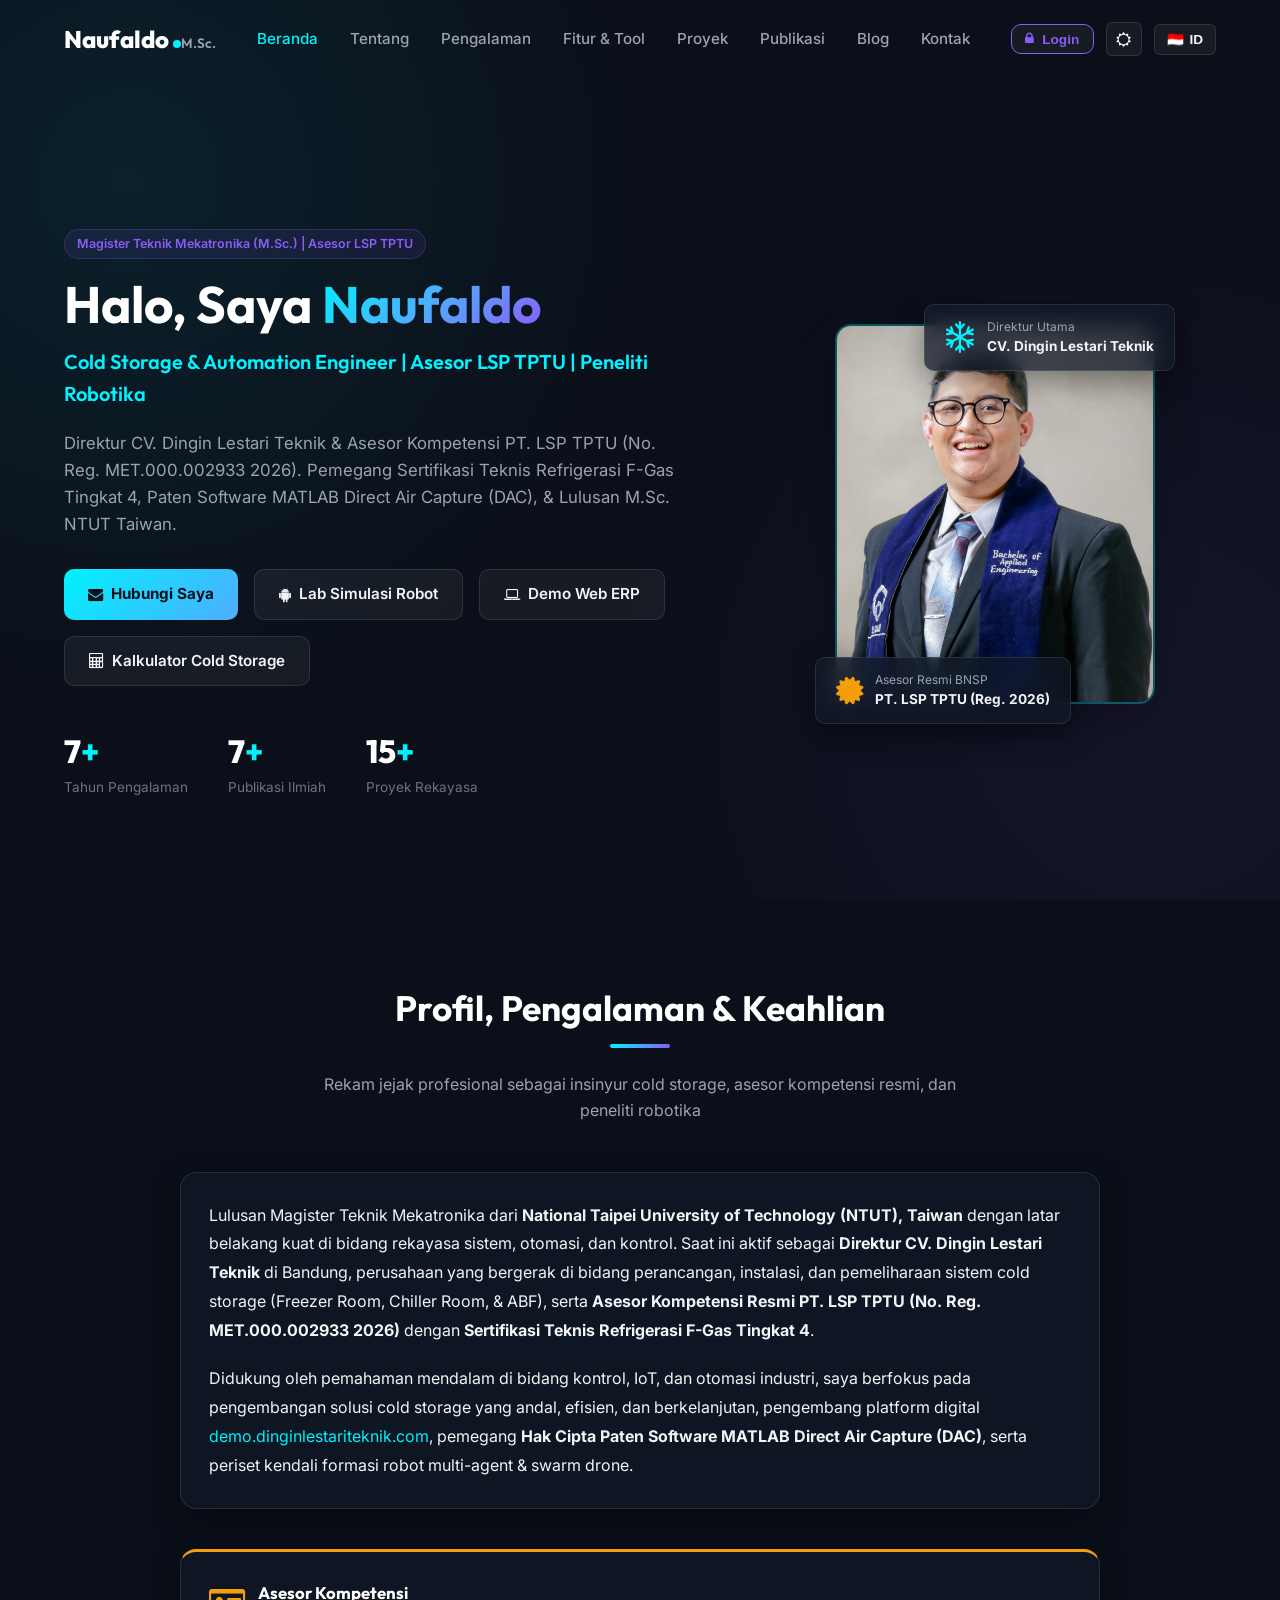
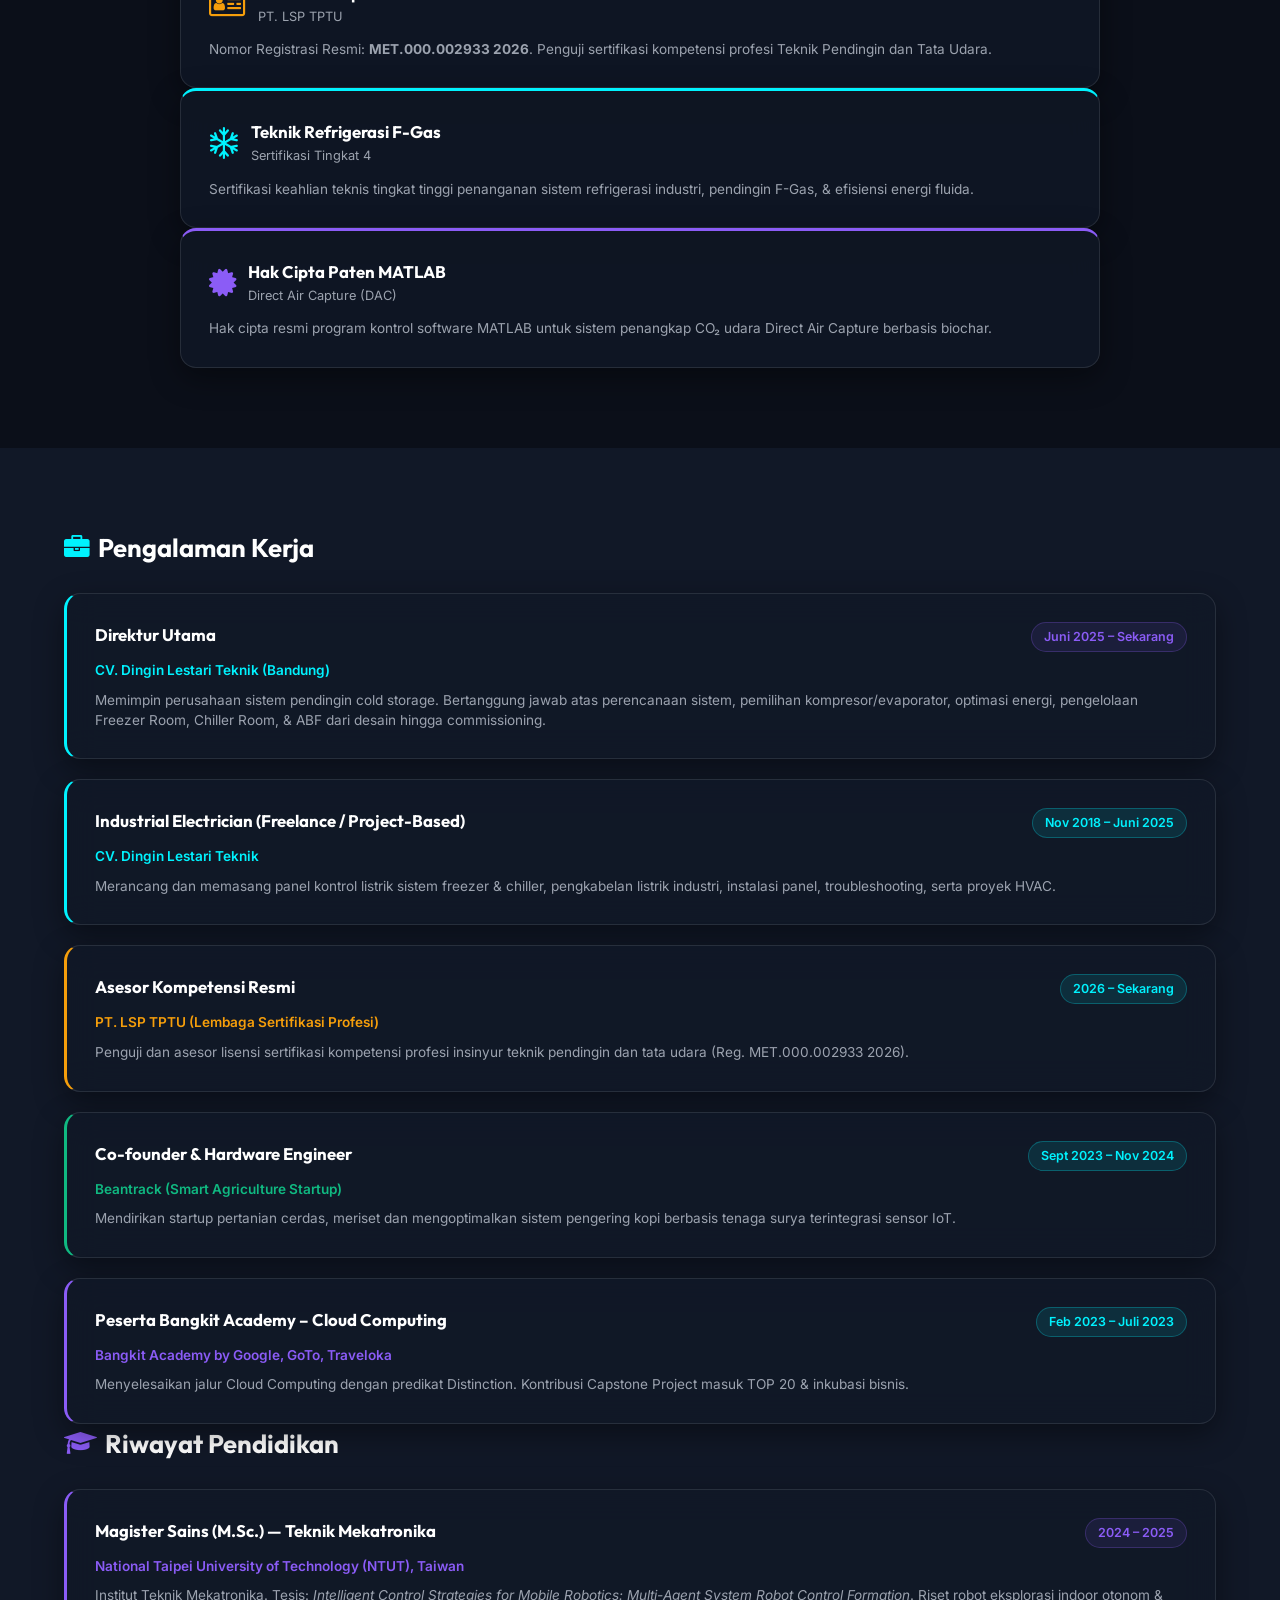
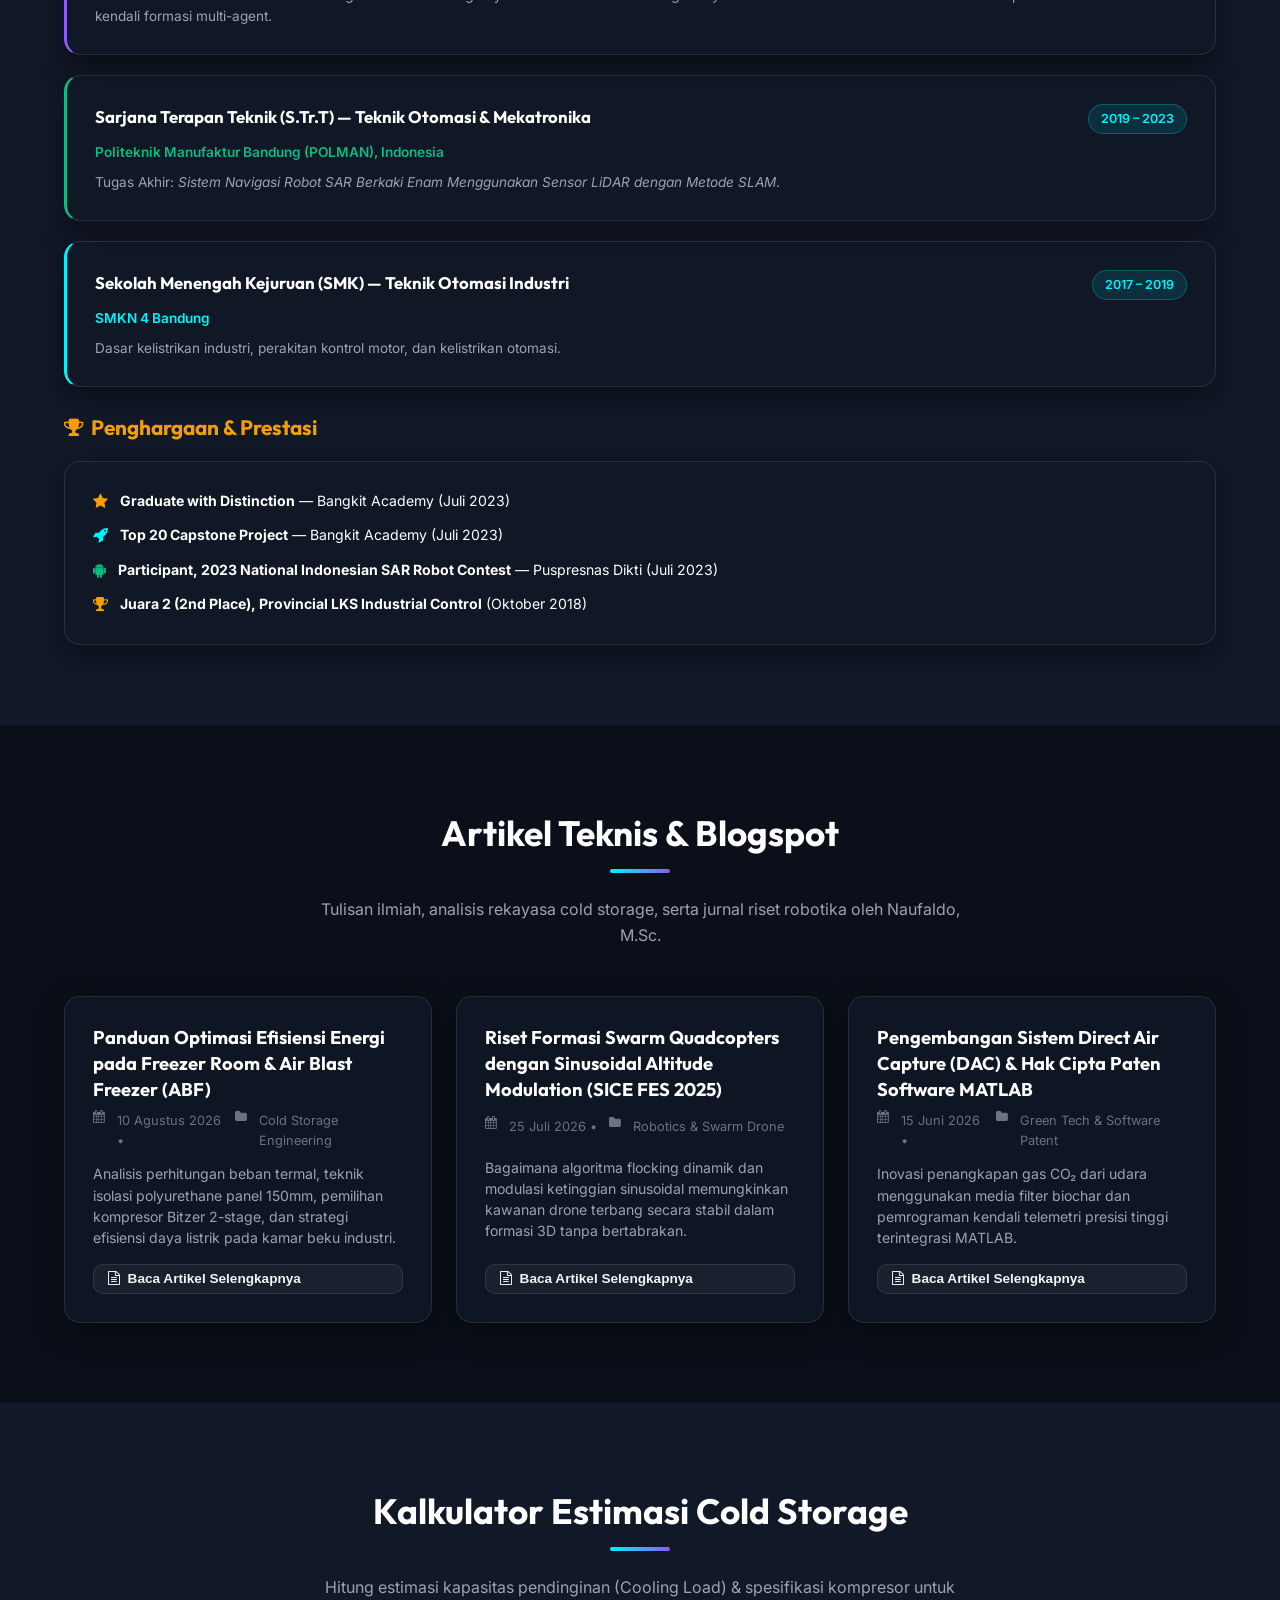
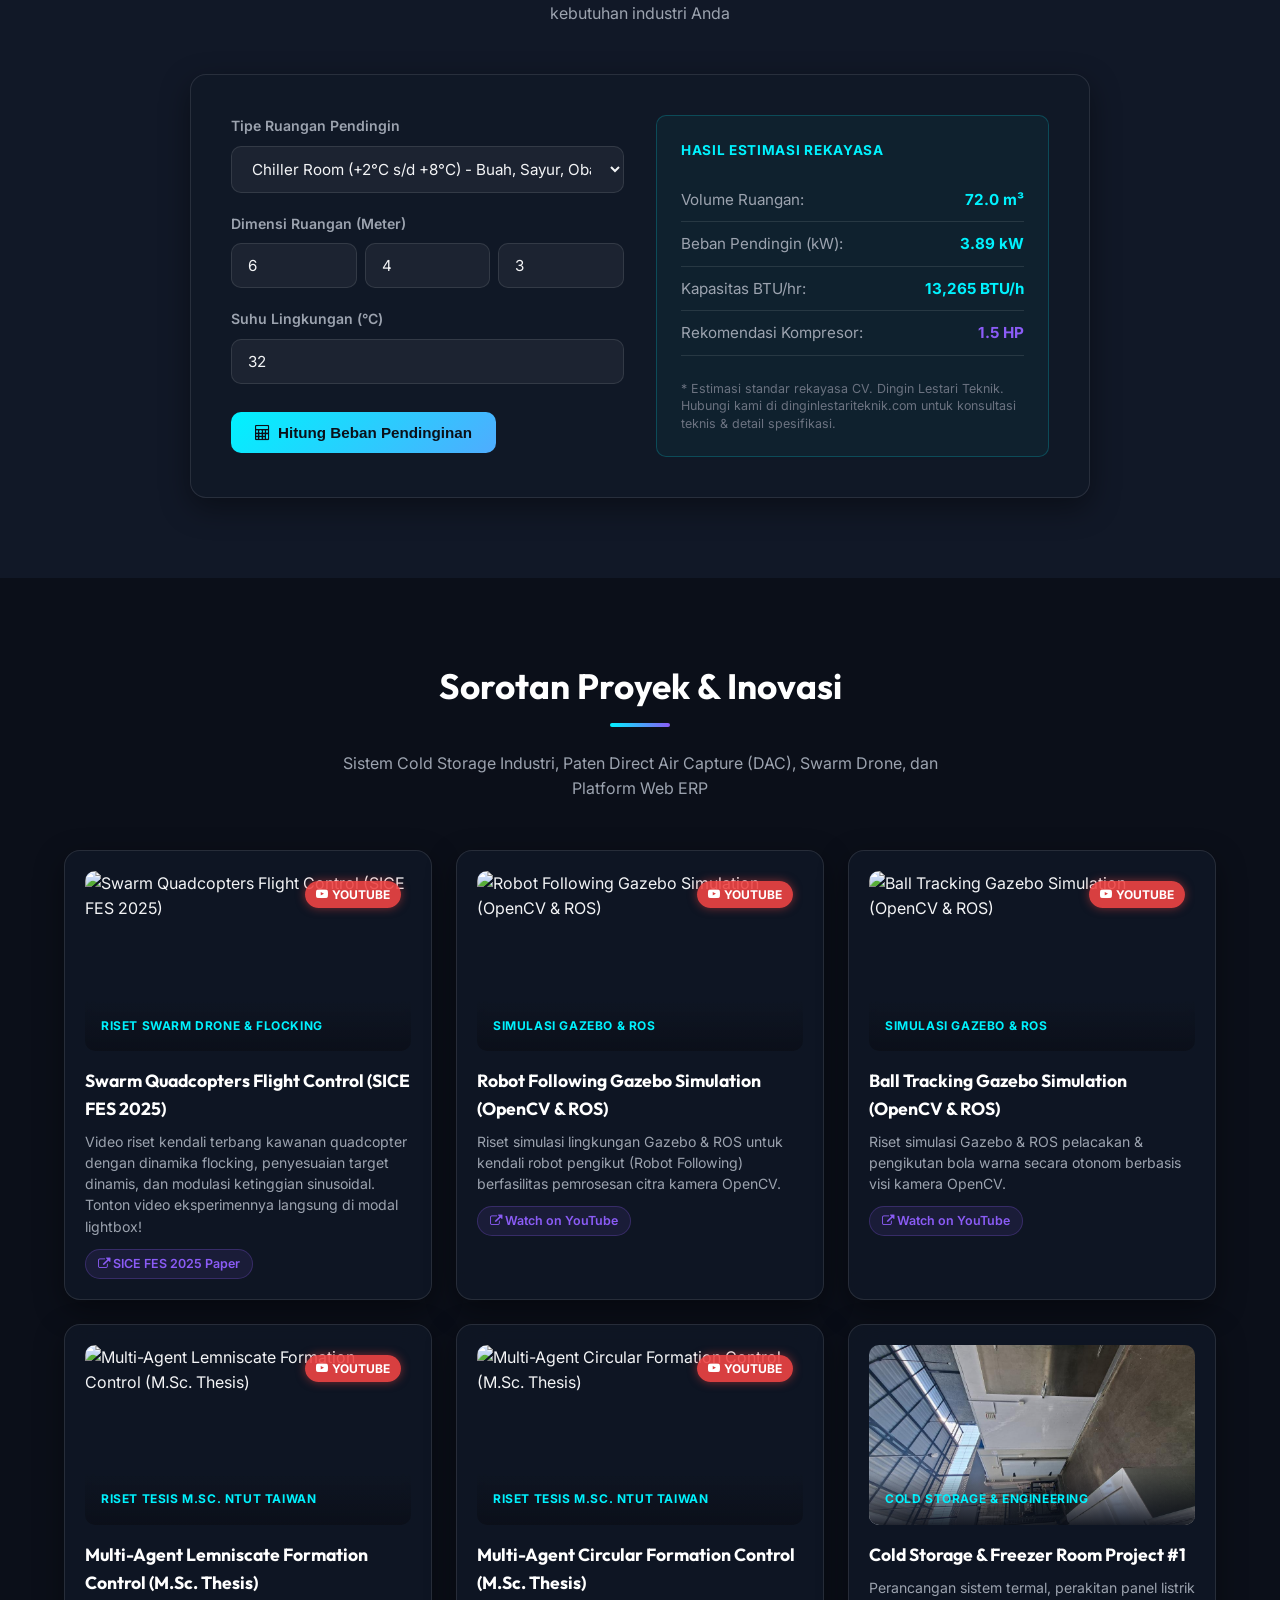
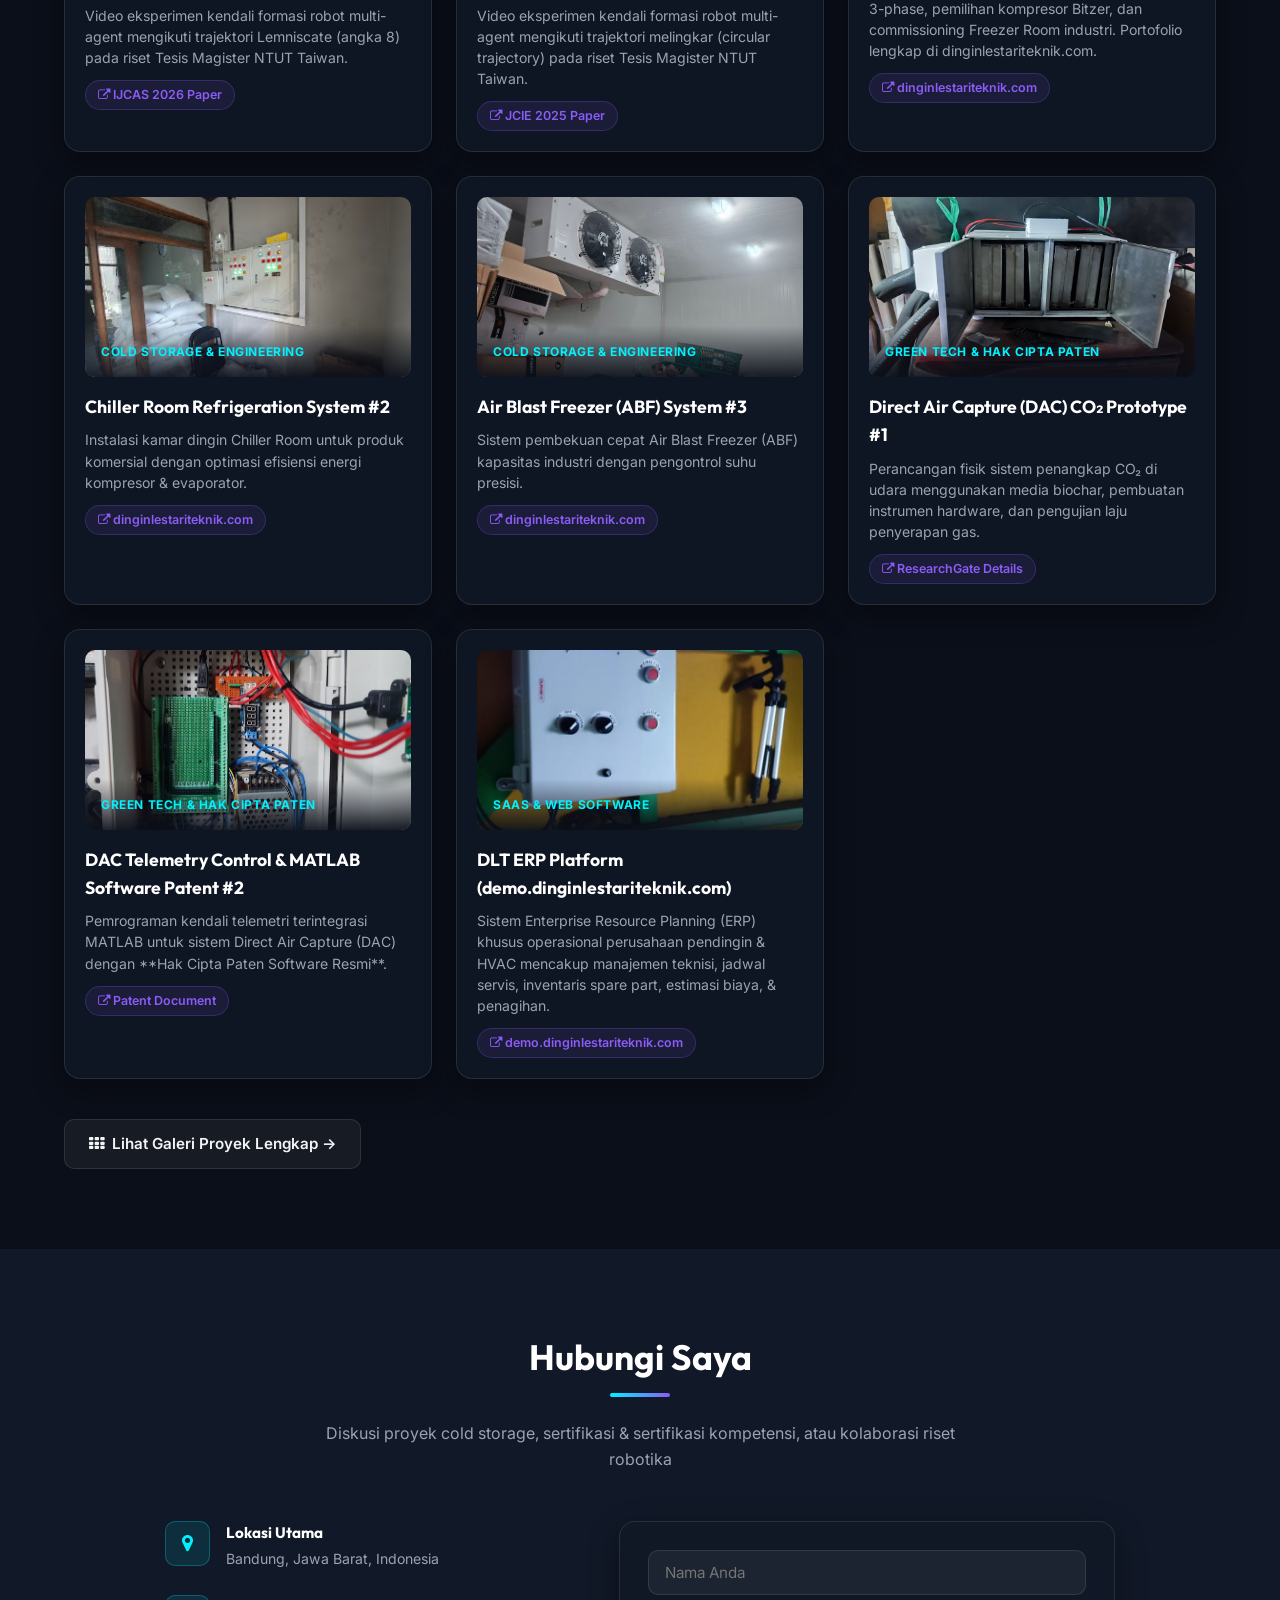
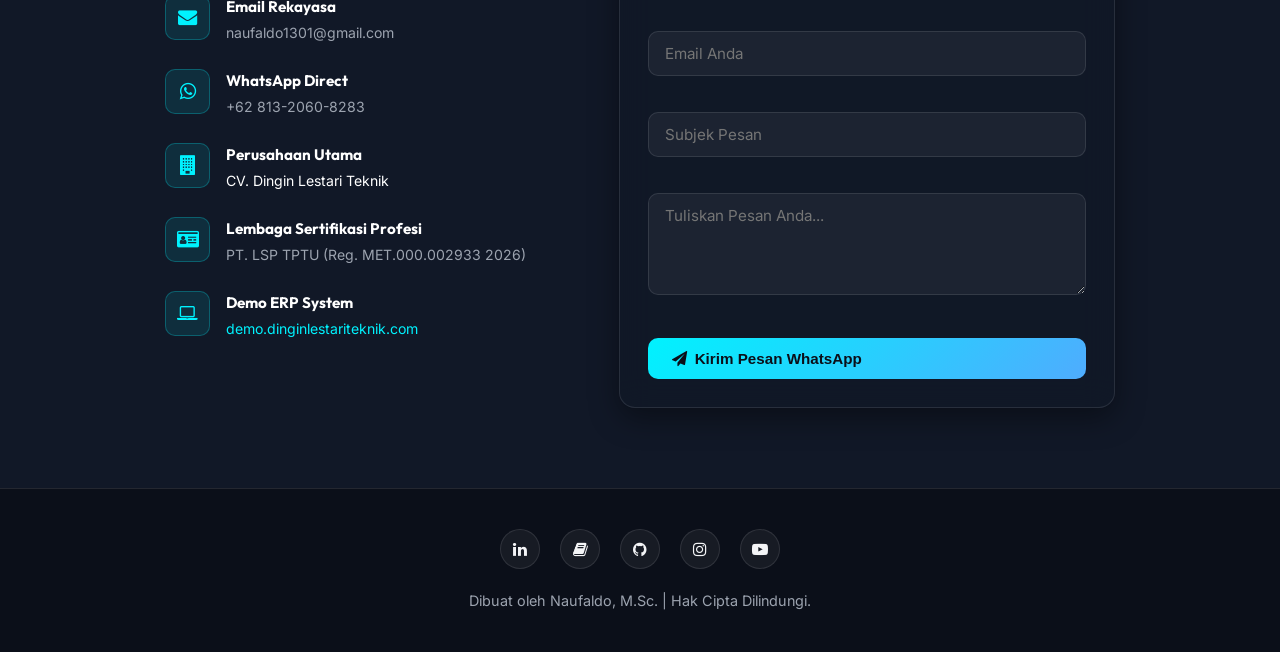
==== index.html @ 8cd8fd00 "feat(theme-toggle): add professional light and dark mode theme switching system" ====
<!DOCTYPE html>
<html lang="id">
<head>
  <meta charset="UTF-8">
  <meta name="viewport" content="width=device-width, initial-scale=1.0">
  
  <!-- Primary SEO Meta Tags -->
  <title>Naufaldo, M.Sc. | Cold Storage & Automation Engineer | Asesor LSP TPTU | Robotics Researcher</title>
  <meta name="title" content="Naufaldo, M.Sc. | Cold Storage & Automation Engineer | Asesor LSP TPTU | Robotics Researcher">
  <meta name="description" content="Portofolio resmi Naufaldo, M.Sc. - Direktur CV. Dingin Lestari Teknik, Asesor Kompetensi PT. LSP TPTU (Reg. MET.000.002933 2026), Pemegang Sertifikasi F-Gas Tingkat 4, Paten Software MATLAB DAC, & Peneliti Swarm Drone.">
  <meta name="keywords" content="Naufaldo, Asesor LSP TPTU, MET.000.002933 2026, Refrigerasi F-Gas Tingkat 4, Cold Storage Engineer, Industrial Refrigeration Bandung, Direktur CV Dingin Lestari Teknik, Mechatronics M.Sc. NTUT Taiwan, Direct Air Capture MATLAB Patent, Swarm Drone, Cold Storage ERP">
  <meta name="author" content="Naufaldo, M.Sc.">
  <meta name="robots" content="index, follow, max-image-preview:large, max-snippet:-1, max-video-preview:-1">
  <link rel="canonical" href="https://naufaldo.github.io/Naufaldo/">

  <!-- Geo Location Meta Tags -->
  <meta name="geo.region" content="ID-JB">
  <meta name="geo.placename" content="Bandung">
  <meta name="geo.position" content="-6.9175;107.6191">
  <meta name="ICBM" content="-6.9175, 107.6191">

  <!-- Open Graph / Facebook / LinkedIn Meta -->
  <meta property="og:type" content="website">
  <meta property="og:url" content="https://naufaldo.github.io/Naufaldo/">
  <meta property="og:site_name" content="Naufaldo, M.Sc. Portfolio">
  <meta property="og:title" content="Naufaldo, M.Sc. | Cold Storage & Automation Engineer | Asesor LSP TPTU">
  <meta property="og:description" content="Direktur CV. Dingin Lestari Teknik & Asesor LSP TPTU (MET.000.002933 2026). Sertifikasi F-Gas Level 4, Paten MATLAB DAC, Swarm Drone, & Web ERP.">
  <meta property="og:image" content="https://naufaldo.github.io/Naufaldo/img/Pas%20Fotos.JPG">
  <meta property="og:locale" content="id_ID">

  <!-- Twitter Cards -->
  <meta name="twitter:card" content="summary_large_image">
  <meta name="twitter:url" content="https://naufaldo.github.io/Naufaldo/">
  <meta name="twitter:title" content="Naufaldo, M.Sc. | Cold Storage & Automation Engineer | Asesor LSP TPTU">
  <meta name="twitter:description" content="Direktur CV. Dingin Lestari Teknik & Asesor LSP TPTU (MET.000.002933 2026). Sertifikasi F-Gas Level 4, Paten MATLAB DAC, Swarm Drone, & Web ERP.">
  <meta name="twitter:image" content="https://naufaldo.github.io/Naufaldo/img/Pas%20Fotos.JPG">

  <!-- Favicon -->
  <link rel="icon" href="img/Pas Fotos.JPG" type="image/jpeg">
  
  <!-- Fonts & Icons -->
  <link rel="stylesheet" href="https://cdnjs.cloudflare.com/ajax/libs/font-awesome/4.7.0/css/font-awesome.min.css">
  
  <!-- Custom Modern Design System -->
  <link rel="stylesheet" href="css/style.css">

  <!-- JSON-LD Structured Data for Google Knowledge Graph & Rich Snippets -->
  <script type="application/ld+json">
  {
    "@context": "https://schema.org",
    "@type": "Person",
    "name": "Naufaldo",
    "honorificSuffix": "M.Sc.",
    "url": "https://naufaldo.github.io/Naufaldo/",
    "image": "https://naufaldo.github.io/Naufaldo/img/Pas%20Fotos.JPG",
    "jobTitle": "Director, Cold Storage Engineer, Official Competency Assessor & Robotics Researcher",
    "worksFor": [
      {
        "@type": "Organization",
        "name": "CV. Dingin Lestari Teknik",
        "url": "https://dinginlestariteknik.com/"
      },
      {
        "@type": "Organization",
        "name": "PT. LSP TPTU (Lembaga Sertifikasi Profesi Teknik Pendingin dan Tata Udara)"
      }
    ],
    "hasCredential": [
      {
        "@type": "EducationalOccupationalCredential",
        "credentialCategory": "Official Competency Assessor",
        "name": "Sertifikat Asesor Kompetensi PT. LSP TPTU",
        "identifier": "No. Reg. MET.000.002933 2026"
      },
      {
        "@type": "EducationalOccupationalCredential",
        "credentialCategory": "Technical Refrigeration Certification",
        "name": "Sertifikasi Teknis Teknik Refrigerasi F-Gas Tingkat 4"
      }
    ],
    "alumniOf": [
      {
        "@type": "EducationalOrganization",
        "name": "National Taipei University of Technology (NTUT)",
        "sameAs": "https://www.ntut.edu.tw/"
      },
      {
        "@type": "EducationalOrganization",
        "name": "Politeknik Manufaktur Bandung (POLMAN)",
        "sameAs": "https://polman-bandung.ac.id/"
      }
    ],
    "address": {
      "@type": "PostalAddress",
      "addressLocality": "Bandung",
      "addressRegion": "Jawa Barat",
      "addressCountry": "ID"
    },
    "sameAs": [
      "https://www.linkedin.com/in/naufaldo-do-80b39b1a5/",
      "https://www.researchgate.net/profile/Naufaldo-2",
      "https://github.com/Naufaldo",
      "https://dinginlestariteknik.com/",
      "https://demo.dinginlestariteknik.com/"
    ]
  }
  </script>
</head>
<body>

  <!-- Navigation Bar -->
  <nav class="navbar" id="navbar">
    <div class="container navbar-container">
      <a href="index.html" class="logo">
        Naufaldo<span class="logo-dot"></span><span style="font-size:0.85rem; color:var(--text-secondary); font-weight:600;">M.Sc.</span>
      </a>

      <ul class="nav-links" id="navLinks">
        <li><a href="index.html" class="nav-link active" data-i18n="nav-home">Beranda</a></li>
        <li><a href="#about" class="nav-link" data-i18n="nav-about">Tentang</a></li>
        <li><a href="#experience" class="nav-link">Pengalaman</a></li>
        <li><a href="robotics-sim.html" class="nav-link" data-i18n="nav-tools">Simulasi</a></li>
        <li><a href="projects.html" class="nav-link" data-i18n="nav-projects">Proyek</a></li>
        <li><a href="publications.html" class="nav-link" data-i18n="nav-pub">Publikasi</a></li>
        <li><a href="#blog" class="nav-link">Blog</a></li>
        <li><a href="#contact" class="nav-link" data-i18n="nav-contact">Kontak</a></li>
      </ul>

      <div class="nav-actions">
        <button onclick="openCmsModal()" class="btn btn-outline btn-sm" style="border-color:var(--accent-purple); color:var(--accent-purple);" title="Login Admin Portal">
          <i class="fa fa-lock"></i> Login
        </button>
        <button class="theme-toggle-btn" id="themeToggleBtn" title="Toggle Light / Dark Mode" aria-label="Toggle Theme">
          <i class="fa fa-sun-o"></i>
        </button>
        <button class="lang-toggle-btn" id="langToggleBtn" title="Switch Language">
          <span>🇮🇩</span> ID
        </button>
        <button class="mobile-nav-toggle" id="mobileNavToggle" aria-label="Toggle Menu">
          <i class="fa fa-bars"></i>
        </button>
      </div>
    </div>
  </nav>

  <!-- Hero Section -->
  <section class="hero" id="home">
    <div class="container hero-grid">
      <div class="hero-content">
        <div class="hero-tag">
          <span class="badge badge-purple" data-i18n="hero-badge">Magister Teknik Mekatronika (M.Sc.) | Asesor LSP TPTU</span>
        </div>
        <h1 class="hero-title">
          <span data-i18n="hero-title-prefix">Halo, Saya </span><span class="text-gradient">Naufaldo</span>
        </h1>
        <h2 class="hero-subtitle" data-i18n="hero-subtitle">
          Cold Storage & Automation Engineer | Asesor LSP TPTU | Peneliti Robotika
        </h2>
        <p class="hero-desc" data-i18n="hero-desc">
          Direktur CV. Dingin Lestari Teknik & Asesor Kompetensi PT. LSP TPTU (No. Reg. MET.000.002933 2026). Pemegang Sertifikasi Teknis Refrigerasi F-Gas Tingkat 4, Paten Software MATLAB Direct Air Capture (DAC), & Lulusan M.Sc. NTUT Taiwan.
        </p>

        <div class="hero-cta">
          <a href="#contact" class="btn btn-primary">
            <i class="fa fa-envelope"></i> <span data-i18n="hero-btn-contact">Hubungi Saya</span>
          </a>
          <a href="robotics-sim.html" class="btn btn-outline">
            <i class="fa fa-android"></i> <span data-i18n="hero-btn-sim">Lab Simulasi Robot</span>
          </a>
          <a href="https://demo.dinginlestariteknik.com/" target="_blank" rel="noopener" class="btn btn-outline">
            <i class="fa fa-laptop"></i> <span data-i18n="hero-btn-erp">Demo Web ERP</span>
          </a>
          <a href="#calc" class="btn btn-outline">
            <i class="fa fa-calculator"></i> <span data-i18n="hero-btn-calc">Kalkulator Cold Storage</span>
          </a>
        </div>

        <div class="hero-stats">
          <div class="stat-item">
            <div class="stat-num">7<span>+</span></div>
            <div class="stat-label" data-i18n="stat-exp">Tahun Pengalaman</div>
          </div>
          <div class="stat-item">
            <div class="stat-num">7<span>+</span></div>
            <div class="stat-label" data-i18n="stat-pub">Publikasi Ilmiah</div>
          </div>
          <div class="stat-item">
            <div class="stat-num">15<span>+</span></div>
            <div class="stat-label" data-i18n="stat-proj">Proyek Rekayasa</div>
          </div>
        </div>
      </div>

      <!-- Avatar Frame with Floating Badges -->
      <div class="hero-image-container">
        <div class="hero-avatar-wrapper">
          <img src="img/Pas Fotos.JPG" alt="Naufaldo, M.Sc. - Asesor LSP TPTU & Cold Storage Engineer" class="hero-avatar-img" loading="lazy">
          
          <div class="hero-badge-float">
            <i class="fa fa-certificate fa-2x" style="color:var(--accent-amber);"></i>
            <div>
              <div style="font-size:0.75rem; color:var(--text-secondary);">Asesor Resmi BNSP</div>
              <div style="font-size:0.85rem; font-weight:700;">PT. LSP TPTU (Reg. 2026)</div>
            </div>
          </div>

          <div class="hero-badge-float-2">
            <i class="fa fa-snowflake-o fa-2x" style="color:var(--primary-cyan);"></i>
            <div>
              <div style="font-size:0.75rem; color:var(--text-secondary);">Direktur Utama</div>
              <div style="font-size:0.85rem; font-weight:700;">CV. Dingin Lestari Teknik</div>
            </div>
          </div>
        </div>
      </div>
    </div>
  </section>

  <!-- About Section -->
  <section class="section-padding" id="about">
    <div class="container">
      <h2 class="section-title" data-i18n="about-title">Profil, Pengalaman & Keahlian</h2>
      <div class="divider"></div>
      <p class="section-subtitle" data-i18n="about-sub">
        Rekam jejak profesional sebagai insinyur cold storage, asesor kompetensi resmi, dan peneliti robotika
      </p>

      <div class="glass-card" style="max-width: 920px; margin: 0 auto 2.5rem auto; line-height: 1.8;">
        <p style="margin-bottom: 1.25rem;" data-i18n="about-text-1">
          Lulusan Magister Teknik Mekatronika dari <strong>National Taipei University of Technology (NTUT), Taiwan</strong> dengan latar belakang kuat di bidang rekayasa sistem, otomasi, dan kontrol. Saat ini aktif sebagai <strong>Direktur CV. Dingin Lestari Teknik</strong> di Bandung, perusahaan yang bergerak di bidang perancangan, instalasi, dan pemeliharaan sistem cold storage (Freezer Room, Chiller Room, & ABF), serta <strong>Asesor Kompetensi Resmi PT. LSP TPTU (No. Reg. MET.000.002933 2026)</strong> dengan <strong>Sertifikasi Teknis Refrigerasi F-Gas Tingkat 4</strong>.
        </p>
        <p data-i18n="about-text-2">
          Didukung oleh pemahaman mendalam di bidang kontrol, IoT, dan otomasi industri, saya berfokus pada pengembangan solusi cold storage yang andal, efisien, dan berkelanjutan, pengembang platform digital <a href="https://demo.dinginlestariteknik.com/" target="_blank" rel="noopener">demo.dinginlestariteknik.com</a>, pemegang <strong>Hak Cipta Paten Software MATLAB Direct Air Capture (DAC)</strong>, serta periset kendali formasi robot multi-agent & swarm drone.
        </p>
      </div>

      <!-- Key Credentials Showcase Grid -->
      <div class="skills-grid" style="max-width: 920px; margin: 0 auto; grid-template-columns: repeat(auto-fit, minmax(250px, 1fr));">
        <div class="glass-card text-left" style="border-top: 3px solid var(--accent-amber);">
          <div style="display:flex; align-items:center; gap:0.75rem; margin-bottom:0.75rem;">
            <i class="fa fa-id-card-o fa-2x" style="color:var(--accent-amber);"></i>
            <div>
              <h3 style="font-size:1.05rem; margin:0;">Asesor Kompetensi</h3>
              <div style="font-size:0.8rem; color:var(--text-secondary);">PT. LSP TPTU</div>
            </div>
          </div>
          <p style="font-size:0.85rem; color:var(--text-secondary); line-height:1.5; margin:0;">
            Nomor Registrasi Resmi: <strong>MET.000.002933 2026</strong>. Penguji sertifikasi kompetensi profesi Teknik Pendingin dan Tata Udara.
          </p>
        </div>

        <div class="glass-card text-left" style="border-top: 3px solid var(--primary-cyan);">
          <div style="display:flex; align-items:center; gap:0.75rem; margin-bottom:0.75rem;">
            <i class="fa fa-snowflake-o fa-2x" style="color:var(--primary-cyan);"></i>
            <div>
              <h3 style="font-size:1.05rem; margin:0;">Teknik Refrigerasi F-Gas</h3>
              <div style="font-size:0.8rem; color:var(--text-secondary);">Sertifikasi Tingkat 4</div>
            </div>
          </div>
          <p style="font-size:0.85rem; color:var(--text-secondary); line-height:1.5; margin:0;">
            Sertifikasi keahlian teknis tingkat tinggi penanganan sistem refrigerasi industri, pendingin F-Gas, & efisiensi energi fluida.
          </p>
        </div>

        <div class="glass-card text-left" style="border-top: 3px solid var(--accent-purple);">
          <div style="display:flex; align-items:center; gap:0.75rem; margin-bottom:0.75rem;">
            <i class="fa fa-certificate fa-2x" style="color:var(--accent-purple);"></i>
            <div>
              <h3 style="font-size:1.05rem; margin:0;">Hak Cipta Paten MATLAB</h3>
              <div style="font-size:0.8rem; color:var(--text-secondary);">Direct Air Capture (DAC)</div>
            </div>
          </div>
          <p style="font-size:0.85rem; color:var(--text-secondary); line-height:1.5; margin:0;">
            Hak cipta resmi program kontrol software MATLAB untuk sistem penangkap CO₂ udara Direct Air Capture berbasis biochar.
          </p>
        </div>
      </div>
    </div>
  </section>

  <!-- Work Experience & Education Section -->
  <section class="section-padding" id="experience" style="background: var(--bg-secondary);">
    <div class="container">
      <div class="skills-grid" style="grid-template-columns: 1fr 1fr; gap: 2rem;">
        
        <!-- Experience Column -->
        <div>
          <h2 style="font-size:1.6rem; color:#fff; margin-bottom:1.5rem; display:flex; align-items:center; gap:0.5rem;">
            <i class="fa fa-briefcase" style="color:var(--primary-cyan);"></i> <span data-i18n="exp-title">Pengalaman Kerja</span>
          </h2>

          <div style="display:flex; flex-direction:column; gap:1.25rem;">
            <!-- Exp 1 -->
            <div class="glass-card" style="border-left: 3px solid var(--primary-cyan);">
              <div style="display:flex; justify-content:space-between; align-items:flex-start; margin-bottom:0.5rem;">
                <h3 style="font-size:1.05rem; color:#fff; margin:0;" data-i18n="exp-1-role">Direktur Utama</h3>
                <span class="badge badge-purple" data-i18n="exp-1-date">Juni 2025 – Sekarang</span>
              </div>
              <div style="font-size:0.85rem; color:var(--primary-cyan); font-weight:600; margin-bottom:0.5rem;" data-i18n="exp-1-org">CV. Dingin Lestari Teknik (Bandung)</div>
              <p style="font-size:0.85rem; color:var(--text-secondary); line-height:1.5; margin:0;" data-i18n="exp-1-desc">
                Memimpin perusahaan sistem pendingin cold storage. Bertanggung jawab atas perencanaan sistem, pemilihan kompresor/evaporator, optimasi energi, pengelolaan Freezer Room, Chiller Room, & ABF dari desain hingga commissioning.
              </p>
            </div>

            <!-- Exp 2 -->
            <div class="glass-card" style="border-left: 3px solid var(--primary-cyan);">
              <div style="display:flex; justify-content:space-between; align-items:flex-start; margin-bottom:0.5rem;">
                <h3 style="font-size:1.05rem; color:#fff; margin:0;" data-i18n="exp-2-role">Industrial Electrician (Freelance / Project-Based)</h3>
                <span class="badge" data-i18n="exp-2-date">Nov 2018 – Juni 2025</span>
              </div>
              <div style="font-size:0.85rem; color:var(--primary-cyan); font-weight:600; margin-bottom:0.5rem;" data-i18n="exp-2-org">CV. Dingin Lestari Teknik</div>
              <p style="font-size:0.85rem; color:var(--text-secondary); line-height:1.5; margin:0;" data-i18n="exp-2-desc">
                Merancang dan memasang panel kontrol listrik sistem freezer & chiller, pengkabelan listrik industri, instalasi panel, troubleshooting, serta proyek HVAC.
              </p>
            </div>

            <!-- Exp 3 -->
            <div class="glass-card" style="border-left: 3px solid var(--accent-amber);">
              <div style="display:flex; justify-content:space-between; align-items:flex-start; margin-bottom:0.5rem;">
                <h3 style="font-size:1.05rem; color:#fff; margin:0;" data-i18n="exp-3-role">Asesor Kompetensi Resmi</h3>
                <span class="badge" data-i18n="exp-3-date">2026 – Sekarang</span>
              </div>
              <div style="font-size:0.85rem; color:var(--accent-amber); font-weight:600; margin-bottom:0.5rem;" data-i18n="exp-3-org">PT. LSP TPTU (Lembaga Sertifikasi Profesi)</div>
              <p style="font-size:0.85rem; color:var(--text-secondary); line-height:1.5; margin:0;" data-i18n="exp-3-desc">
                Penguji dan asesor lisensi sertifikasi kompetensi profesi insinyur teknik pendingin dan tata udara (Reg. MET.000.002933 2026).
              </p>
            </div>

            <!-- Exp 4 -->
            <div class="glass-card" style="border-left: 3px solid var(--accent-emerald);">
              <div style="display:flex; justify-content:space-between; align-items:flex-start; margin-bottom:0.5rem;">
                <h3 style="font-size:1.05rem; color:#fff; margin:0;" data-i18n="exp-4-role">Co-founder & Hardware Engineer</h3>
                <span class="badge" data-i18n="exp-4-date">Sept 2023 – Nov 2024</span>
              </div>
              <div style="font-size:0.85rem; color:var(--accent-emerald); font-weight:600; margin-bottom:0.5rem;" data-i18n="exp-4-org">Beantrack (Smart Agriculture Startup)</div>
              <p style="font-size:0.85rem; color:var(--text-secondary); line-height:1.5; margin:0;" data-i18n="exp-4-desc">
                Mendirikan startup pertanian cerdas, meriset dan mengoptimalkan sistem pengering kopi berbasis tenaga surya terintegrasi sensor IoT.
              </p>
            </div>

            <!-- Exp 5 -->
            <div class="glass-card" style="border-left: 3px solid var(--accent-purple);">
              <div style="display:flex; justify-content:space-between; align-items:flex-start; margin-bottom:0.5rem;">
                <h3 style="font-size:1.05rem; color:#fff; margin:0;" data-i18n="exp-5-role">Peserta Bangkit Academy – Cloud Computing</h3>
                <span class="badge" data-i18n="exp-5-date">Feb 2023 – Juli 2023</span>
              </div>
              <div style="font-size:0.85rem; color:var(--accent-purple); font-weight:600; margin-bottom:0.5rem;" data-i18n="exp-5-org">Bangkit Academy by Google, GoTo, Traveloka</div>
              <p style="font-size:0.85rem; color:var(--text-secondary); line-height:1.5; margin:0;" data-i18n="exp-5-desc">
                Menyelesaikan jalur Cloud Computing dengan predikat Distinction. Kontribusi Capstone Project masuk TOP 20 & inkubasi bisnis.
              </p>
            </div>
          </div>
        </div>

        <!-- Education Column -->
        <div>
          <h2 style="font-size:1.6rem; color:#fff; margin-bottom:1.5rem; display:flex; align-items:center; gap:0.5rem;">
            <i class="fa fa-graduation-cap" style="color:var(--accent-purple);"></i> <span data-i18n="edu-title">Riwayat Pendidikan</span>
          </h2>

          <div style="display:flex; flex-direction:column; gap:1.25rem;">
            <!-- Edu 1 -->
            <div class="glass-card" style="border-left: 3px solid var(--accent-purple);">
              <div style="display:flex; justify-content:space-between; align-items:flex-start; margin-bottom:0.5rem;">
                <h3 style="font-size:1.05rem; color:#fff; margin:0;" data-i18n="edu-1-degree">Magister Sains (M.Sc.) — Teknik Mekatronika</h3>
                <span class="badge badge-purple" data-i18n="edu-1-date">2024 – 2025</span>
              </div>
              <div style="font-size:0.85rem; color:var(--accent-purple); font-weight:600; margin-bottom:0.5rem;" data-i18n="edu-1-school">National Taipei University of Technology (NTUT), Taiwan</div>
              <p style="font-size:0.85rem; color:var(--text-secondary); line-height:1.5; margin:0;" data-i18n="edu-1-desc">
                Institut Teknik Mekatronika. Tesis: <em>Intelligent Control Strategies for Mobile Robotics: Multi-Agent System Robot Control Formation</em>. Riset robot eksplorasi indoor otonom & kendali formasi multi-agent.
              </p>
            </div>

            <!-- Edu 2 -->
            <div class="glass-card" style="border-left: 3px solid var(--accent-emerald);">
              <div style="display:flex; justify-content:space-between; align-items:flex-start; margin-bottom:0.5rem;">
                <h3 style="font-size:1.05rem; color:#fff; margin:0;" data-i18n="edu-2-degree">Sarjana Terapan Teknik (S.Tr.T) — Teknik Otomasi & Mekatronika</h3>
                <span class="badge" data-i18n="edu-2-date">2019 – 2023</span>
              </div>
              <div style="font-size:0.85rem; color:var(--accent-emerald); font-weight:600; margin-bottom:0.5rem;" data-i18n="edu-2-school">Politeknik Manufaktur Bandung (POLMAN), Indonesia</div>
              <p style="font-size:0.85rem; color:var(--text-secondary); line-height:1.5; margin:0;" data-i18n="edu-2-desc">
                Tugas Akhir: <em>Sistem Navigasi Robot SAR Berkaki Enam Menggunakan Sensor LiDAR dengan Metode SLAM</em>.
              </p>
            </div>

            <!-- Edu 3 -->
            <div class="glass-card" style="border-left: 3px solid var(--primary-cyan);">
              <div style="display:flex; justify-content:space-between; align-items:flex-start; margin-bottom:0.5rem;">
                <h3 style="font-size:1.05rem; color:#fff; margin:0;" data-i18n="edu-3-degree">Sekolah Menengah Kejuruan (SMK) — Teknik Otomasi Industri</h3>
                <span class="badge" data-i18n="edu-3-date">2017 – 2019</span>
              </div>
              <div style="font-size:0.85rem; color:var(--primary-cyan); font-weight:600; margin-bottom:0.5rem;" data-i18n="edu-3-school">SMKN 4 Bandung</div>
              <p style="font-size:0.85rem; color:var(--text-secondary); line-height:1.5; margin:0;" data-i18n="edu-3-desc">
                Dasar kelistrikan industri, perakitan kontrol motor, dan kelistrikan otomasi.
              </p>
            </div>
          </div>

          <!-- Awards Showcase Box -->
          <div style="margin-top: 1.5rem;">
            <h3 style="font-size:1.3rem; color:var(--accent-amber); margin-bottom:1rem; display:flex; align-items:center; gap:0.5rem;">
              <i class="fa fa-trophy"></i> <span data-i18n="awards-title">Penghargaan & Prestasi</span>
            </h3>
            <div class="glass-card" style="display:flex; flex-direction:column; gap:0.75rem;">
              <div style="display:flex; align-items:center; gap:0.75rem;">
                <i class="fa fa-star" style="color:var(--accent-amber);"></i>
                <span style="font-size:0.88rem; color:#fff;"><strong>Graduate with Distinction</strong> — Bangkit Academy (Juli 2023)</span>
              </div>
              <div style="display:flex; align-items:center; gap:0.75rem;">
                <i class="fa fa-rocket" style="color:var(--primary-cyan);"></i>
                <span style="font-size:0.88rem; color:#fff;"><strong>Top 20 Capstone Project</strong> — Bangkit Academy (Juli 2023)</span>
              </div>
              <div style="display:flex; align-items:center; gap:0.75rem;">
                <i class="fa fa-android" style="color:var(--accent-emerald);"></i>
                <span style="font-size:0.88rem; color:#fff;"><strong>Participant, 2023 National Indonesian SAR Robot Contest</strong> — Puspresnas Dikti (Juli 2023)</span>
              </div>
              <div style="display:flex; align-items:center; gap:0.75rem;">
                <i class="fa fa-trophy" style="color:var(--accent-amber);"></i>
                <span style="font-size:0.88rem; color:#fff;"><strong>Juara 2 (2nd Place), Provincial LKS Industrial Control</strong> (Oktober 2018)</span>
              </div>
            </div>
          </div>
        </div>

      </div>
    </div>
  </section>

  <!-- Blogspot & Technical Article Section -->
  <section class="section-padding" id="blog">
    <div class="container">
      <h2 class="section-title" data-i18n="blog-title">Artikel Teknis & Blogspot</h2>
      <div class="divider"></div>
      <p class="section-subtitle" data-i18n="blog-sub">
        Tulisan ilmiah, analisis rekayasa cold storage, serta jurnal riset robotika oleh Naufaldo, M.Sc.
      </p>

      <div class="blog-grid" id="blogContainer"></div>
    </div>
  </section>

  <!-- Cold Storage Calculator Tool -->
  <section class="section-padding" id="calc" style="background: var(--bg-secondary);">
    <div class="container">
      <h2 class="section-title" data-i18n="calc-title">Kalkulator Estimasi Cold Storage</h2>
      <div class="divider"></div>
      <p class="section-subtitle" data-i18n="calc-sub">
        Hitung estimasi kapasitas pendinginan (Cooling Load) & spesifikasi kompresor untuk kebutuhan industri Anda
      </p>

      <div class="calc-card">
        <div class="calc-grid">
          <!-- Inputs Form -->
          <div class="calc-inputs">
            <div class="form-group">
              <label data-i18n="calc-label-room">Tipe Ruangan Pendingin</label>
              <select class="form-select" id="calcRoomType">
                <option value="chiller" data-i18n="calc-opt-chiller">Chiller Room (+2°C s/d +8°C) - Buah, Sayur, Obat</option>
                <option value="freezer" data-i18n="calc-opt-freezer">Freezer Room (-18°C s/d -25°C) - Daging, Daging Beku</option>
                <option value="abf" data-i18n="calc-opt-abf">Air Blast Freezer (-35°C s/d -40°C) - Pembekuan Cepat</option>
              </select>
            </div>

            <div class="form-group">
              <label data-i18n="calc-label-dim">Dimensi Ruangan (Meter)</label>
              <div class="input-row">
                <input type="number" class="form-control" id="calcLength" placeholder="Panjang (m)" value="6" data-i18n-ph="calc-label-length">
                <input type="number" class="form-control" id="calcWidth" placeholder="Lebar (m)" value="4" data-i18n-ph="calc-label-width">
                <input type="number" class="form-control" id="calcHeight" placeholder="Tinggi (m)" value="3" data-i18n-ph="calc-label-height">
              </div>
            </div>

            <div class="form-group">
              <label data-i18n="calc-label-ambient">Suhu Lingkungan (°C)</label>
              <input type="number" class="form-control" id="calcAmbient" value="32">
            </div>

            <button class="btn btn-primary" id="calcComputeBtn" style="margin-top: 0.5rem;">
              <i class="fa fa-calculator"></i> <span data-i18n="calc-btn-compute">Hitung Beban Pendinginan</span>
            </button>
          </div>

          <!-- Output Box -->
          <div class="calc-results-box">
            <div>
              <div style="font-weight: 700; color: var(--primary-cyan); letter-spacing: 0.05em; font-size: 0.85rem; margin-bottom: 1rem;" data-i18n="calc-res-title">
                HASIL ESTIMASI REKAYASA
              </div>

              <div class="res-item">
                <span style="color: var(--text-secondary);" data-i18n="calc-res-volume">Volume Ruangan:</span>
                <span class="res-val" id="resVolume">72.0 m³</span>
              </div>

              <div class="res-item">
                <span style="color: var(--text-secondary);" data-i18n="calc-res-load-kw">Beban Pendingin (kW):</span>
                <span class="res-val" id="resLoadKw">3.89 kW</span>
              </div>

              <div class="res-item">
                <span style="color: var(--text-secondary);" data-i18n="calc-res-load-btu">Kapasitas BTU/hr:</span>
                <span class="res-val" id="resLoadBtu">13,265 BTU/h</span>
              </div>

              <div class="res-item">
                <span style="color: var(--text-secondary);" data-i18n="calc-res-hp">Rekomendasi Kompresor:</span>
                <span class="res-val" style="color: var(--accent-purple);" id="resHp">1.5 HP</span>
              </div>
            </div>

            <p style="font-size: 0.78rem; color: var(--text-dim); margin-top: 1.5rem; line-height: 1.4;" data-i18n="calc-res-note">
              * Estimasi standar rekayasa CV. Dingin Lestari Teknik. Hubungi kami di dinginlestariteknik.com untuk konsultasi teknis & detail spesifikasi.
            </p>
          </div>
        </div>
      </div>
    </div>
  </section>

  <!-- Featured Projects Overview -->
  <section class="section-padding">
    <div class="container text-center">
      <h2 class="section-title">Sorotan Proyek & Inovasi</h2>
      <div class="divider"></div>
      <p class="section-subtitle">
        Sistem Cold Storage Industri, Paten Direct Air Capture (DAC), Swarm Drone, dan Platform Web ERP
      </p>

      <div class="projects-grid" id="projectsGrid"></div>

      <div style="margin-top: 2.5rem;">
        <a href="projects.html" class="btn btn-outline">
          <i class="fa fa-th"></i> Lihat Galeri Proyek Lengkap &rarr;
        </a>
      </div>
    </div>
  </section>

  <!-- Contact Section -->
  <section class="section-padding" id="contact" style="background: var(--bg-secondary);">
    <div class="container">
      <h2 class="section-title" data-i18n="contact-title">Hubungi Saya</h2>
      <div class="divider"></div>
      <p class="section-subtitle" data-i18n="contact-sub">
        Diskusi proyek cold storage, sertifikasi & sertifikasi kompetensi, atau kolaborasi riset robotika
      </p>

      <div class="contact-grid">
        <!-- Contact Info -->
        <div class="contact-info">
          <div class="contact-item">
            <div class="contact-icon"><i class="fa fa-map-marker"></i></div>
            <div class="contact-text">
              <h4 data-i18n="contact-loc-title">Lokasi Utama</h4>
              <p data-i18n="contact-loc-desc">Bandung, Jawa Barat, Indonesia</p>
            </div>
          </div>

          <div class="contact-item">
            <div class="contact-icon"><i class="fa fa-envelope"></i></div>
            <div class="contact-text">
              <h4 data-i18n="contact-email-title">Email Rekayasa</h4>
              <p>naufaldo1301@gmail.com</p>
            </div>
          </div>

          <div class="contact-item">
            <div class="contact-icon"><i class="fa fa-whatsapp"></i></div>
            <div class="contact-text">
              <h4 data-i18n="contact-wa-title">WhatsApp Direct</h4>
              <p>+62 813-2060-8283</p>
            </div>
          </div>

          <div class="contact-item">
            <div class="contact-icon"><i class="fa fa-building"></i></div>
            <div class="contact-text">
              <h4 data-i18n="contact-company-title">Perusahaan Utama</h4>
              <p><a href="https://dinginlestariteknik.com/" target="_blank" rel="noopener" style="color:#fff;">CV. Dingin Lestari Teknik</a></p>
            </div>
          </div>

          <div class="contact-item">
            <div class="contact-icon"><i class="fa fa-id-card"></i></div>
            <div class="contact-text">
              <h4>Lembaga Sertifikasi Profesi</h4>
              <p>PT. LSP TPTU (Reg. MET.000.002933 2026)</p>
            </div>
          </div>

          <div class="contact-item">
            <div class="contact-icon"><i class="fa fa-laptop"></i></div>
            <div class="contact-text">
              <h4 data-i18n="contact-erp-title">Demo ERP System</h4>
              <p><a href="https://demo.dinginlestariteknik.com/" target="_blank" rel="noopener" style="color:var(--primary-cyan);">demo.dinginlestariteknik.com</a></p>
            </div>
          </div>
        </div>

        <!-- Interactive Form -->
        <div class="glass-card">
          <form id="contactForm" style="display:flex; flex-direction:column; gap:1rem;">
            <div class="form-group">
              <input type="text" class="form-control" id="cfName" placeholder="Nama Anda" required data-i18n-ph="contact-form-name">
            </div>
            <div class="form-group">
              <input type="email" class="form-control" id="cfEmail" placeholder="Email Anda" required data-i18n-ph="contact-form-email">
            </div>
            <div class="form-group">
              <input type="text" class="form-control" id="cfSubject" placeholder="Subjek Pesan" required data-i18n-ph="contact-form-subject">
            </div>
            <div class="form-group">
              <textarea class="form-control" id="cfMessage" rows="4" placeholder="Tuliskan Pesan Anda..." required data-i18n-ph="contact-form-message"></textarea>
            </div>
            <button type="submit" class="btn btn-primary">
              <i class="fa fa-paper-plane"></i> <span data-i18n="contact-form-btn">Kirim Pesan WhatsApp</span>
            </button>
          </form>
        </div>
      </div>
    </div>
  </section>

  <!-- Footer -->
  <footer class="footer">
    <div class="container">
      <div class="social-links">
        <a href="https://www.linkedin.com/in/naufaldo-do-80b39b1a5/?locale=en_US" target="_blank" rel="noopener" class="social-icon" title="LinkedIn"><i class="fa fa-linkedin"></i></a>
        <a href="https://www.researchgate.net/profile/Naufaldo-2" target="_blank" rel="noopener" class="social-icon" title="ResearchGate"><i class="fa fa-book"></i></a>
        <a href="https://github.com/Naufaldo" target="_blank" rel="noopener" class="social-icon" title="GitHub"><i class="fa fa-github"></i></a>
        <a href="https://www.instagram.com/nau136/" target="_blank" rel="noopener" class="social-icon" title="Instagram"><i class="fa fa-instagram"></i></a>
        <a href="https://www.youtube.com/channel/UCfcdchzhztPIqN_TO-n6XPQ" target="_blank" rel="noopener" class="social-icon" title="YouTube"><i class="fa fa-youtube-play"></i></a>
      </div>
      <p style="font-size:0.9rem; color:var(--text-secondary);" data-i18n="footer-text">
        Dibuat oleh Naufaldo, M.Sc. | Hak Cipta Dilindungi.
      </p>
    </div>
  </footer>

  <!-- Lightbox Modal -->
  <div class="modal-overlay" id="projectModal" onclick="closeProjectModal()">
    <div class="modal-content" onclick="event.stopPropagation()">
      <button class="modal-close" onclick="closeProjectModal()">&times;</button>
      <div class="modal-img-wrapper">
        <img src="" id="modalImg" alt="Project Image" class="modal-img">
        <video id="modalVideo" controls class="modal-video" style="display:none;"></video>
      </div>
      <div class="modal-body">
        <span class="project-tag" id="modalCat">Category</span>
        <h2 id="modalTitle" style="margin: 0.5rem 0 1rem 0; font-size: 1.5rem;">Title</h2>
        <p id="modalDesc" style="color:var(--text-secondary); margin-bottom: 1.25rem; line-height: 1.6;">Description</p>
        <div id="modalTags" style="display:flex; flex-wrap:wrap; gap:0.5rem; margin-bottom: 1rem;"></div>
        <div id="modalLinkBox"></div>
      </div>
    </div>
  </div>

  <!-- Interactive Admin CMS Portal Modal -->
  <div class="modal-overlay" id="cmsModal" onclick="closeCmsModal()">
    <div class="modal-content" onclick="event.stopPropagation()" style="max-width: 680px;">
      <button class="modal-close" onclick="closeCmsModal()">&times;</button>
      <div class="modal-body">
        
        <!-- CMS Login Screen -->
        <div id="cmsLoginBox">
          <div class="text-center" style="margin-bottom: 1.5rem;">
            <i class="fa fa-user-secret fa-3x" style="color: var(--primary-cyan);"></i>
            <h2 style="margin-top:0.5rem;">Login Admin</h2>
            <p style="font-size:0.85rem; color:var(--text-secondary);">Masuk untuk mengelola foto, galeri proyek, pengalaman kerja, & blogspot secara langsung</p>
          </div>

          <form id="cmsLoginForm" style="display:flex; flex-direction:column; gap:1rem;">
            <div class="form-group">
              <label>Username</label>
              <input type="text" class="form-control" id="cmsUser" placeholder="Masukkan Username Admin" required>
            </div>
            <div class="form-group">
              <label>Password</label>
              <input type="password" class="form-control" id="cmsPass" placeholder="Masukkan Password Admin" autocomplete="current-password" required>
            </div>
            <button type="submit" class="btn btn-primary">
              <i class="fa fa-sign-in"></i> Masuk Dashboard Admin
            </button>
          </form>
        </div>

        <!-- CMS Dashboard Portal -->
        <div id="cmsDashboard" style="display:none;">
          <div style="display:flex; justify-content:space-between; align-items:center; margin-bottom: 1rem;">
            <h2 style="font-size:1.3rem; color:var(--primary-cyan);"><i class="fa fa-sliders"></i> Panel Pengelolaan Konten</h2>
            <span class="badge badge-purple">Admin Logged In</span>
          </div>

          <div class="cms-tabs">
            <button class="cms-tab-btn active" data-target="cmsTabProjects"><i class="fa fa-th"></i> Galeri Proyek</button>
            <button class="cms-tab-btn" data-target="cmsTabBlog"><i class="fa fa-pencil"></i> Artikel Blogspot</button>
          </div>

          <!-- Tab 1: Galeri Proyek -->
          <div class="cms-tab-content" id="cmsTabProjects">
            <form id="cmsAddProjForm" style="display:flex; flex-direction:column; gap:1rem;">
              <div class="form-group">
                <label>Judul Proyek / Riset Baru</label>
                <input type="text" class="form-control" id="cmsProjTitle" placeholder="Contoh: Instalasai ABF 5 Ton Bitzer" required>
              </div>
              <div class="form-group">
                <label>Kategori Proyek</label>
                <select class="form-select" id="cmsProjCat">
                  <option value="cs">Cold Storage & Engineering</option>
                  <option value="dac">Direct Air Capture (Paten)</option>
                  <option value="swarm">Robotika & Swarm Drone</option>
                  <option value="auto">Otomasi & Kelistrikan</option>
                </select>
              </div>
              <div class="form-group">
                <label>Deskripsi Singkat</label>
                <textarea class="form-control" id="cmsProjDesc" rows="3" required></textarea>
              </div>
              <div class="form-group">
                <label>URL Gambar / Poster Proyek</label>
                <input type="text" class="form-control" id="cmsProjImg" placeholder="img/New/CS_1.jpg">
              </div>
              <div class="form-group">
                <label>ID Video YouTube Unlisted (Opsional)</label>
                <input type="text" class="form-control" id="cmsProjYt" placeholder="Contoh: JKuoD_4qvYw">
              </div>
              <button type="submit" class="btn btn-primary btn-sm">
                <i class="fa fa-plus-circle"></i> Terbitkan Proyek Baru
              </button>
            </form>
          </div>

          <!-- Tab 2: Blogspot -->
          <div class="cms-tab-content" id="cmsTabBlog" style="display:none;">
            <form id="cmsAddBlogForm" style="display:flex; flex-direction:column; gap:1rem;">
              <div class="form-group">
                <label>Judul Artikel Blogspot</label>
                <input type="text" class="form-control" id="cmsBlogTitle" placeholder="Contoh: Strategi Efisiensi Energi Chiller Room" required>
              </div>
              <div class="form-group">
                <label>Kategori Tulisan</label>
                <input type="text" class="form-control" id="cmsBlogCat" value="Cold Storage & Automation" required>
              </div>
              <div class="form-group">
                <label>Ringkasan Artikel (Excerpt)</label>
                <textarea class="form-control" id="cmsBlogExcerpt" rows="2" required></textarea>
              </div>
              <div class="form-group">
                <label>Isi Artikel Lengkap</label>
                <textarea class="form-control" id="cmsBlogContent" rows="5" required></textarea>
              </div>
              <div class="form-group">
                <label>URL Gambar Header Artikel</label>
                <input type="text" class="form-control" id="cmsBlogImg" value="img/New/CS_1.jpg">
              </div>
              <button type="submit" class="btn btn-primary btn-sm">
                <i class="fa fa-paper-plane"></i> Publikasikan Artikel Blogspot
              </button>
            </form>
          </div>
        </div>

      </div>
    </div>
  </div>

  <script src="js/app.js"></script>
</body>
</html>
---- css/style.css ----
/* ==========================================================================
   Naufaldo Portfolio - Main CSS & Modern Aesthetics System
   Glassmorphism, Vibrant Colors, responsive layouts & Admin CMS Styling
   ========================================================================== */

@import url('https://fonts.googleapis.com/css2?family=Inter:wght@300;400;500;600;700;800&family=Outfit:wght@400;600;700;800&display=swap');

:root {
  --bg-dark: #0b0f19;
  --bg-secondary: #111827;
  --bg-card: rgba(17, 24, 39, 0.75);
  --border-color: rgba(255, 255, 255, 0.1);
  --border-glow: rgba(0, 242, 254, 0.3);

  --primary-cyan: #00f2fe;
  --primary-blue: #4facfe;
  --accent-purple: #8b5cf6;
  --accent-emerald: #10b981;
  --accent-amber: #f59e0b;

  --text-main: #f3f4f6;
  --text-heading: #ffffff;
  --text-secondary: #9ca3af;
  --text-dim: #6b7280;

  --font-heading: 'Outfit', sans-serif;
  --font-body: 'Inter', sans-serif;

  --radius-lg: 16px;
  --radius-md: 10px;
  --radius-sm: 6px;
  
  --transition: all 0.3s ease;

  --card-shadow: 0 10px 30px rgba(0, 0, 0, 0.4);
  --navbar-bg: rgba(11, 15, 25, 0.85);
  --input-bg: rgba(255, 255, 255, 0.05);
  --modal-bg: #111827;
  --math-card-bg: rgba(0, 0, 0, 0.45);
  --theory-box-bg: rgba(15, 23, 42, 0.65);
}

/* Light Theme: Clean Academic & High-Tech Minimalist Engineering */
[data-theme="light"] {
  --bg-dark: #f8fafc;
  --bg-secondary: #ffffff;
  --bg-card: rgba(255, 255, 255, 0.90);
  --border-color: rgba(203, 213, 225, 0.85);
  --border-glow: rgba(8, 145, 178, 0.35);

  --primary-cyan: #0891b2;
  --primary-blue: #2563eb;
  --accent-purple: #7c3aed;
  --accent-emerald: #059669;
  --accent-amber: #d97706;

  --text-main: #1e293b;
  --text-heading: #0f172a;
  --text-secondary: #475569;
  --text-dim: #64748b;

  --card-shadow: 0 8px 24px rgba(15, 23, 42, 0.06), 0 2px 6px rgba(15, 23, 42, 0.04);
  --navbar-bg: rgba(255, 255, 255, 0.92);
  --input-bg: #ffffff;
  --modal-bg: #ffffff;
  --math-card-bg: #f1f5f9;
  --theory-box-bg: rgba(255, 255, 255, 0.95);
}

* {
  box-sizing: border-box;
  margin: 0;
  padding: 0;
}

body {
  background-color: var(--bg-dark);
  color: var(--text-main);
  font-family: var(--font-body);
  line-height: 1.6;
  overflow-x: hidden;
  transition: background-color 0.3s ease, color 0.3s ease;
}

h1, h2, h3, h4, h5, h6 {
  font-family: var(--font-heading);
  font-weight: 700;
  color: var(--text-heading);
}

a {
  color: var(--primary-cyan);
  text-decoration: none;
  transition: var(--transition);
}

a:hover {
  color: var(--primary-blue);
}

.container {
  width: 90%;
  max-width: 1200px;
  margin: 0 auto;
}

.section-padding {
  padding: 5rem 0;
}

.text-gradient {
  background: linear-gradient(135deg, var(--primary-cyan) 0%, var(--primary-blue) 50%, var(--accent-purple) 100%);
  -webkit-background-clip: text;
  -webkit-text-fill-color: transparent;
}

.glass-card {
  background: var(--bg-card);
  backdrop-filter: blur(16px);
  -webkit-backdrop-filter: blur(16px);
  border: 1px solid var(--border-color);
  border-radius: var(--radius-lg);
  padding: 1.75rem;
  box-shadow: var(--card-shadow);
  transition: var(--transition);
}

.glass-card:hover {
  border-color: var(--border-glow);
  box-shadow: 0 10px 30px rgba(0, 242, 254, 0.15);
  transform: translateY(-4px);
}

[data-theme="light"] .glass-card:hover {
  box-shadow: 0 12px 28px rgba(8, 145, 178, 0.12);
}

.btn {
  display: inline-flex;
  align-items: center;
  gap: 0.5rem;
  padding: 0.75rem 1.5rem;
  border-radius: var(--radius-md);
  font-weight: 600;
  font-size: 0.95rem;
  cursor: pointer;
  border: none;
  transition: var(--transition);
}

.btn-primary {
  background: linear-gradient(135deg, var(--primary-cyan), var(--primary-blue));
  color: #ffffff;
  font-weight: 700;
}

[data-theme="dark"] .btn-primary {
  color: #0b0f19;
}

.btn-primary:hover {
  box-shadow: 0 0 20px rgba(0, 242, 254, 0.4);
  transform: translateY(-2px);
  color: #ffffff;
}

[data-theme="dark"] .btn-primary:hover {
  color: #0b0f19;
}

.btn-outline {
  background: var(--input-bg);
  color: var(--text-main);
  border: 1px solid var(--border-color);
}

.btn-outline:hover {
  border-color: var(--primary-cyan);
  color: var(--primary-cyan);
  background: rgba(0, 242, 254, 0.08);
}

.btn-sm {
  padding: 0.4rem 0.85rem;
  font-size: 0.85rem;
}

.badge {
  display: inline-block;
  padding: 0.25rem 0.75rem;
  border-radius: 50px;
  font-size: 0.78rem;
  font-weight: 600;
  background: rgba(0, 242, 254, 0.1);
  color: var(--primary-cyan);
  border: 1px solid rgba(0, 242, 254, 0.25);
}

.badge-purple {
  background: rgba(139, 92, 246, 0.1);
  color: var(--accent-purple);
  border-color: rgba(139, 92, 246, 0.25);
}

/* Navbar */
.navbar {
  position: fixed;
  top: 0;
  left: 0;
  width: 100%;
  z-index: 1000;
  padding: 1.25rem 0;
  transition: var(--transition);
}

.navbar.scrolled {
  background: var(--navbar-bg);
  backdrop-filter: blur(20px);
  -webkit-backdrop-filter: blur(20px);
  border-bottom: 1px solid var(--border-color);
  box-shadow: var(--card-shadow);
  padding: 0.85rem 0;
}

.navbar-container {
  display: flex;
  justify-content: space-between;
  align-items: center;
}

.logo {
  font-family: var(--font-heading);
  font-size: 1.5rem;
  font-weight: 800;
  color: var(--text-heading);
}

.logo-dot {
  display: inline-block;
  width: 8px;
  height: 8px;
  background: var(--primary-cyan);
  border-radius: 50%;
  margin-left: 4px;
}

.nav-links {
  display: flex;
  gap: 2rem;
  list-style: none;
}

.nav-link {
  color: var(--text-secondary);
  font-weight: 500;
  font-size: 0.95rem;
}

.nav-link:hover, .nav-link.active {
  color: var(--primary-cyan);
}

.nav-actions {
  display: flex;
  align-items: center;
  gap: 0.75rem;
}

.lang-toggle-btn, .theme-toggle-btn {
  background: var(--input-bg);
  border: 1px solid var(--border-color);
  color: var(--text-main);
  padding: 0.4rem 0.75rem;
  border-radius: var(--radius-sm);
  cursor: pointer;
  font-weight: 600;
  font-size: 0.85rem;
  display: inline-flex;
  align-items: center;
  justify-content: center;
  gap: 0.35rem;
  transition: var(--transition);
}

.lang-toggle-btn:hover, .theme-toggle-btn:hover {
  border-color: var(--primary-cyan);
  color: var(--primary-cyan);
}

.theme-toggle-btn {
  width: 36px;
  height: 34px;
  padding: 0;
  font-size: 0.95rem;
}

.mobile-nav-toggle {
  display: none;
  background: none;
  border: none;
  color: var(--text-main);
  font-size: 1.5rem;
  cursor: pointer;
}

/* Hero Section */
.hero {
  min-height: 100vh;
  padding-top: 8rem;
  display: flex;
  align-items: center;
  position: relative;
  background: radial-gradient(circle at 10% 20%, rgba(0, 242, 254, 0.08) 0%, transparent 40%),
              radial-gradient(circle at 90% 80%, rgba(139, 92, 246, 0.08) 0%, transparent 40%);
}

[data-theme="light"] .hero {
  background: radial-gradient(circle at 10% 20%, rgba(8, 145, 178, 0.07) 0%, transparent 40%),
              radial-gradient(circle at 90% 80%, rgba(124, 58, 237, 0.06) 0%, transparent 40%);
}

.hero-grid {
  display: grid;
  grid-template-columns: 1.2fr 0.8fr;
  gap: 3rem;
  align-items: center;
}

.hero-tag {
  margin-bottom: 1rem;
}

.hero-title {
  font-size: 3.2rem;
  line-height: 1.15;
  margin-bottom: 0.75rem;
}

.hero-subtitle {
  font-size: 1.25rem;
  color: var(--primary-cyan);
  font-weight: 600;
  margin-bottom: 1.25rem;
}

.hero-desc {
  font-size: 1.05rem;
  color: var(--text-secondary);
  margin-bottom: 2rem;
  max-width: 620px;
}

.hero-cta {
  display: flex;
  gap: 1rem;
  flex-wrap: wrap;
  margin-bottom: 2.5rem;
}

.hero-stats {
  display: flex;
  gap: 2.5rem;
}

.stat-item {
  display: flex;
  flex-direction: column;
}

.stat-num {
  font-family: var(--font-heading);
  font-size: 2rem;
  font-weight: 800;
  color: var(--text-heading);
}

.stat-num span {
  color: var(--primary-cyan);
}

.stat-label {
  font-size: 0.85rem;
  color: var(--text-dim);
}

/* Avatar Frame */
.hero-avatar-wrapper {
  position: relative;
  width: 320px;
  height: 380px;
  margin: 0 auto;
}

.hero-avatar-img {
  width: 100%;
  height: 100%;
  object-fit: cover;
  border-radius: var(--radius-lg);
  border: 2px solid var(--border-glow);
  box-shadow: 0 20px 40px rgba(0, 0, 0, 0.25);
}

.hero-badge-float {
  position: absolute;
  bottom: -20px;
  left: -20px;
  background: var(--bg-card);
  backdrop-filter: blur(12px);
  border: 1px solid var(--border-color);
  padding: 0.75rem 1.25rem;
  border-radius: var(--radius-md);
  display: flex;
  align-items: center;
  gap: 0.75rem;
  box-shadow: var(--card-shadow);
}

.hero-badge-float-2 {
  position: absolute;
  top: -20px;
  right: -20px;
  background: var(--bg-card);
  backdrop-filter: blur(12px);
  border: 1px solid var(--border-color);
  padding: 0.75rem 1.25rem;
  border-radius: var(--radius-md);
  display: flex;
  align-items: center;
  gap: 0.75rem;
  box-shadow: var(--card-shadow);
}

/* Section Titles */
.section-title {
  font-size: 2.2rem;
  text-align: center;
  margin-bottom: 0.5rem;
  color: var(--text-heading);
}

.section-subtitle {
  text-align: center;
  color: var(--text-secondary);
  max-width: 650px;
  margin: 0 auto 3rem auto;
  font-size: 1rem;
}

.divider {
  width: 60px;
  height: 4px;
  background: linear-gradient(90deg, var(--primary-cyan), var(--accent-purple));
  margin: 0 auto 1.5rem auto;
  border-radius: 2px;
}

/* Cold Storage Calculator Card */
.calc-card {
  background: var(--bg-card);
  border: 1px solid var(--border-color);
  border-radius: var(--radius-lg);
  padding: 2.5rem;
  max-width: 900px;
  margin: 0 auto;
  box-shadow: var(--card-shadow);
}

.calc-grid {
  display: grid;
  grid-template-columns: 1fr 1fr;
  gap: 2rem;
}

.form-group {
  margin-bottom: 1.25rem;
}

.form-group label {
  display: block;
  font-size: 0.88rem;
  font-weight: 600;
  margin-bottom: 0.5rem;
  color: var(--text-secondary);
}

.form-control, .form-select {
  width: 100%;
  padding: 0.75rem 1rem;
  background: var(--input-bg);
  border: 1px solid var(--border-color);
  border-radius: var(--radius-md);
  color: var(--text-main);
  font-family: inherit;
  font-size: 0.95rem;
  transition: var(--transition);
}

.form-control:focus, .form-select:focus {
  outline: none;
  border-color: var(--primary-cyan);
  box-shadow: 0 0 10px rgba(0, 242, 254, 0.2);
}

.input-row {
  display: grid;
  grid-template-columns: repeat(3, 1fr);
  gap: 0.5rem;
}

.calc-results-box {
  background: rgba(0, 242, 254, 0.04);
  border: 1px solid rgba(0, 242, 254, 0.2);
  border-radius: var(--radius-md);
  padding: 1.5rem;
  display: flex;
  flex-direction: column;
  justify-content: space-between;
}

.res-item {
  display: flex;
  justify-content: space-between;
  padding: 0.6rem 0;
  border-bottom: 1px solid var(--border-color);
  font-size: 0.95rem;
}

.res-val {
  font-weight: 700;
  color: var(--primary-cyan);
}

/* Publications List */
.pub-filter-tags {
  display: flex;
  justify-content: center;
  gap: 0.75rem;
  flex-wrap: wrap;
  margin-bottom: 2rem;
}

.filter-btn {
  background: var(--input-bg);
  border: 1px solid var(--border-color);
  color: var(--text-secondary);
  padding: 0.5rem 1.25rem;
  border-radius: 50px;
  font-size: 0.88rem;
  cursor: pointer;
  transition: var(--transition);
}

.filter-btn.active, .filter-btn:hover {
  background: var(--primary-cyan);
  color: #ffffff;
  border-color: var(--primary-cyan);
  font-weight: 600;
}

[data-theme="dark"] .filter-btn.active, [data-theme="dark"] .filter-btn:hover {
  color: #0b0f19;
}

.pub-list {
  display: flex;
  flex-direction: column;
  gap: 1.25rem;
  max-width: 950px;
  margin: 0 auto;
}

.pub-card {
  display: flex;
  flex-direction: column;
  gap: 0.5rem;
}

.pub-title {
  font-size: 1.15rem;
  color: var(--text-heading);
  line-height: 1.4;
}

.pub-meta {
  display: flex;
  align-items: center;
  gap: 1rem;
  font-size: 0.85rem;
  color: var(--text-secondary);
}

/* Projects Grid */
.projects-grid {
  display: grid;
  grid-template-columns: repeat(auto-fill, minmax(280px, 1fr));
  gap: 1.5rem;
}

.project-card {
  cursor: pointer;
  overflow: hidden;
  display: flex;
  flex-direction: column;
  padding: 1.25rem;
}

.project-img-wrapper {
  position: relative;
  width: 100%;
  height: 180px;
  border-radius: var(--radius-md);
  overflow: hidden;
  margin-bottom: 1rem;
}

.project-img {
  width: 100%;
  height: 100%;
  object-fit: cover;
  transition: transform 0.5s ease;
}

.project-card:hover .project-img {
  transform: scale(1.08);
}

.project-overlay {
  position: absolute;
  bottom: 0;
  left: 0;
  width: 100%;
  padding: 1rem;
  background: linear-gradient(to top, rgba(11, 15, 25, 0.9), transparent);
  display: flex;
  align-items: flex-end;
}

.project-tag {
  font-size: 0.75rem;
  text-transform: uppercase;
  letter-spacing: 0.05em;
  color: var(--primary-cyan);
  font-weight: 700;
}

.project-title {
  font-size: 1.1rem;
  margin-bottom: 0.5rem;
  color: var(--text-heading);
}

/* Contact Grid */
.contact-grid {
  display: grid;
  grid-template-columns: 1fr 1.2fr;
  gap: 2.5rem;
  max-width: 950px;
  margin: 0 auto;
}

.contact-info {
  display: flex;
  flex-direction: column;
  gap: 1.5rem;
}

.contact-item {
  display: flex;
  align-items: flex-start;
  gap: 1rem;
}

.contact-icon {
  width: 45px;
  height: 45px;
  background: rgba(0, 242, 254, 0.1);
  border: 1px solid rgba(0, 242, 254, 0.25);
  border-radius: var(--radius-md);
  display: flex;
  align-items: center;
  justify-content: center;
  color: var(--primary-cyan);
  font-size: 1.2rem;
  flex-shrink: 0;
}

.contact-text h4 {
  font-size: 0.95rem;
  margin-bottom: 0.2rem;
  color: var(--text-heading);
}

.contact-text p {
  font-size: 0.88rem;
  color: var(--text-secondary);
}

/* Blogspot & Technical Articles System */
.blog-grid {
  display: grid;
  grid-template-columns: repeat(auto-fill, minmax(300px, 1fr));
  gap: 1.5rem;
  margin-top: 1.5rem;
}

.blog-card {
  display: flex;
  flex-direction: column;
  justify-content: space-between;
}

.blog-title {
  font-size: 1.15rem;
  color: var(--text-heading);
  line-height: 1.4;
  margin-bottom: 0.5rem;
}

.blog-meta {
  font-size: 0.8rem;
  color: var(--text-dim);
  margin-bottom: 0.75rem;
  display: flex;
  gap: 0.75rem;
}

.blog-excerpt {
  font-size: 0.88rem;
  color: var(--text-secondary);
  line-height: 1.5;
  margin-bottom: 1rem;
}

/* Lightbox & CMS Modal Overlay */
.modal-overlay {
  position: fixed;
  top: 0;
  left: 0;
  width: 100%;
  height: 100%;
  background: rgba(0, 0, 0, 0.75);
  backdrop-filter: blur(10px);
  z-index: 2000;
  display: flex;
  align-items: center;
  justify-content: center;
  opacity: 0;
  pointer-events: none;
  transition: var(--transition);
}

.modal-overlay.active {
  opacity: 1;
  pointer-events: auto;
}

.modal-content {
  background: var(--modal-bg);
  border: 1px solid var(--border-color);
  border-radius: var(--radius-lg);
  width: 90%;
  max-width: 750px;
  max-height: 90vh;
  overflow-y: auto;
  position: relative;
  box-shadow: 0 25px 50px rgba(0, 0, 0, 0.4);
}

.modal-close {
  position: absolute;
  top: 1rem;
  right: 1rem;
  background: var(--input-bg);
  border: 1px solid var(--border-color);
  color: var(--text-heading);
  width: 35px;
  height: 35px;
  border-radius: 50%;
  font-size: 1.2rem;
  cursor: pointer;
  z-index: 10;
  display: flex;
  align-items: center;
  justify-content: center;
}

.modal-img-wrapper {
  width: 100%;
  max-height: 350px;
  overflow: hidden;
  border-bottom: 1px solid var(--border-color);
}

.modal-img {
  width: 100%;
  height: 100%;
  object-fit: cover;
}

.modal-body {
  padding: 1.75rem;
}

/* Admin CMS Portal Tabs */
.cms-tabs {
  display: flex;
  gap: 0.5rem;
  border-bottom: 1px solid var(--border-color);
  margin-bottom: 1.25rem;
  overflow-x: auto;
}

.cms-tab-btn {
  padding: 0.6rem 1rem;
  background: transparent;
  border: none;
  color: var(--text-secondary);
  font-weight: 600;
  font-size: 0.88rem;
  cursor: pointer;
  border-bottom: 2px solid transparent;
  white-space: nowrap;
}

.cms-tab-btn.active {
  color: var(--primary-cyan);
  border-bottom-color: var(--primary-cyan);
}

/* Footer */
.footer {
  border-top: 1px solid var(--border-color);
  padding: 2.5rem 0;
  text-align: center;
  background: var(--bg-dark);
}

.social-links {
  display: flex;
  justify-content: center;
  gap: 1.25rem;
  margin-bottom: 1.25rem;
}

.social-icon {
  width: 40px;
  height: 40px;
  border-radius: 50%;
  background: var(--input-bg);
  border: 1px solid var(--border-color);
  display: flex;
  align-items: center;
  justify-content: center;
  color: var(--text-main);
  transition: var(--transition);
}

.social-icon:hover {
  background: var(--primary-cyan);
  color: #ffffff;
  transform: translateY(-3px);
}

[data-theme="dark"] .social-icon:hover {
  color: #0b0f19;
}

/* Simulation Canvas Wrappers */
.sim-canvas-wrapper {
  position: relative;
  width: 100%;
  height: 420px;
  background: #050811;
  border-radius: var(--radius-md);
  border: 1px solid var(--border-color);
  overflow: hidden;
}

.sim-canvas-wrapper canvas {
  width: 100%;
  height: 100%;
  display: block;
  cursor: crosshair;
}

.sim-tab-content {
  display: none;
}

.sim-tab-content.active {
  display: block;
}

/* Responsive Breakpoints */
@media (max-width: 992px) {
  .hero-grid {
    grid-template-columns: 1fr;
    text-align: center;
  }

  .hero-desc {
    margin: 0 auto 2rem auto;
  }

  .hero-cta {
    justify-content: center;
  }

  .hero-stats {
    justify-content: center;
  }

  .calc-grid, .contact-grid {
    grid-template-columns: 1fr;
  }
}

@media (max-width: 768px) {
  .nav-links {
    position: fixed;
    top: 70px;
    left: -100%;
    width: 100%;
    height: calc(100vh - 70px);
    background: var(--bg-dark);
    flex-direction: column;
    align-items: center;
    padding-top: 3rem;
    transition: var(--transition);
    box-shadow: var(--card-shadow);
  }

  .nav-links.active {
    left: 0;
  }

  .mobile-nav-toggle {
    display: block;
  }

  .hero-title {
    font-size: 2.3rem;
  }

  .section-title {
    font-size: 1.8rem;
  }
}

@media (max-width: 600px) {
  .sim-canvas-wrapper {
    height: 260px;
  }
}

/* Simulation Controls & UI Components */
.sim-form-btn {
  padding: 0.35rem 0.85rem;
  background: var(--input-bg);
  border: 1px solid var(--border-color);
  border-radius: 6px;
  color: var(--text-secondary);
  font-size: 0.82rem;
  font-weight: 500;
  cursor: pointer;
  transition: var(--transition);
}

.sim-form-btn:hover {
  background: rgba(0, 242, 254, 0.12);
  border-color: var(--primary-cyan);
  color: var(--primary-cyan);
}

.sim-form-btn.active {
  background: var(--primary-cyan);
  border-color: transparent;
  color: #ffffff;
  font-weight: 600;
  box-shadow: 0 0 12px rgba(0, 242, 254, 0.35);
}

[data-theme="dark"] .sim-form-btn.active {
  color: #0b0f19;
}

/* TurtleBot WASD Controls */
.wasd-btn {
  display: inline-flex;
  align-items: center;
  justify-content: center;
  background: var(--input-bg);
  border: 1px solid var(--border-color);
  border-radius: 8px;
  color: var(--text-heading);
  font-family: inherit;
  font-weight: 600;
  cursor: pointer;
  user-select: none;
  touch-action: manipulation;
  transition: all 0.15s ease;
  box-shadow: 0 3px 6px rgba(0, 0, 0, 0.15);
}

.wasd-btn:hover {
  background: rgba(0, 242, 254, 0.15);
  border-color: var(--primary-cyan);
  color: var(--primary-cyan);
  transform: translateY(-1px);
}

.wasd-btn:active {
  transform: translateY(2px);
  background: var(--primary-cyan);
  color: #ffffff;
  border-color: transparent;
  box-shadow: 0 0 10px rgba(0, 242, 254, 0.5);
}

/* Range input accent color */
input[type="range"] {
  accent-color: var(--primary-cyan);
  cursor: pointer;
}

/* Scientific Paper Theory & Mathematical Foundation Cards */
.paper-theory-box {
  margin-top: 1.25rem;
  background: var(--theory-box-bg);
  border: 1px solid var(--border-color);
  border-radius: var(--radius-md);
  overflow: hidden;
  box-shadow: var(--card-shadow);
  transition: var(--transition);
}

.paper-theory-box[open] {
  border-color: var(--border-glow);
  box-shadow: 0 4px 20px rgba(0, 242, 254, 0.12);
}

.theory-summary {
  display: flex;
  align-items: center;
  justify-content: space-between;
  padding: 0.85rem 1.2rem;
  background: rgba(0, 242, 254, 0.06);
  cursor: pointer;
  font-weight: 600;
  font-size: 0.92rem;
  color: var(--primary-cyan);
  user-select: none;
  list-style: none;
}

.theory-summary::-webkit-details-marker {
  display: none;
}

.theory-summary:hover {
  background: rgba(0, 242, 254, 0.12);
}

.theory-summary .summary-title {
  display: flex;
  align-items: center;
  gap: 0.6rem;
}

.theory-summary .toggle-chevron {
  transition: transform 0.3s ease;
  font-size: 0.85rem;
}

.paper-theory-box[open] .theory-summary .toggle-chevron {
  transform: rotate(180deg);
}

.theory-content {
  padding: 1.2rem;
  border-top: 1px solid var(--border-color);
  font-size: 0.88rem;
  line-height: 1.65;
  color: var(--text-secondary);
}

.paper-meta-badge {
  display: inline-block;
  padding: 0.2rem 0.65rem;
  background: rgba(139, 92, 246, 0.12);
  border: 1px solid rgba(139, 92, 246, 0.3);
  border-radius: 4px;
  color: var(--accent-purple);
  font-size: 0.76rem;
  font-weight: 600;
  margin-bottom: 0.75rem;
}

.math-eq-card {
  background: var(--math-card-bg);
  border: 1px solid var(--border-color);
  border-radius: 8px;
  padding: 0.85rem 1rem;
  margin: 0.75rem 0;
  text-align: center;
  overflow-x: auto;
  color: var(--text-heading);
}

.math-eq-title {
  font-size: 0.78rem;
  color: var(--accent-amber);
  font-weight: 600;
  margin-bottom: 0.4rem;
  text-transform: uppercase;
  letter-spacing: 0.04em;
  text-align: left;
}

.theory-subheading {
  color: var(--text-heading);
  font-size: 0.95rem;
  font-weight: 600;
  margin: 1rem 0 0.4rem 0;
  display: flex;
  align-items: center;
  gap: 0.5rem;
}

.theory-subheading i {
  color: var(--primary-cyan);
}

.theory-table {
  width: 100%;
  border-collapse: collapse;
  margin: 0.75rem 0;
  font-size: 0.82rem;
}

.theory-table th, .theory-table td {
  padding: 0.45rem 0.75rem;
  border: 1px solid var(--border-color);
  text-align: left;
}

.theory-table th {
  background: rgba(0, 242, 254, 0.08);
  color: var(--primary-cyan);
  font-weight: 600;
}

.theory-table tr:nth-child(even) {
  background: rgba(0, 0, 0, 0.02);
}

[data-theme="dark"] .theory-table tr:nth-child(even) {
  background: rgba(255, 255, 255, 0.02);
}

@media (max-width: 820px) {
  .lidar-sim-grid {
    grid-template-columns: 1fr !important;
  }
}
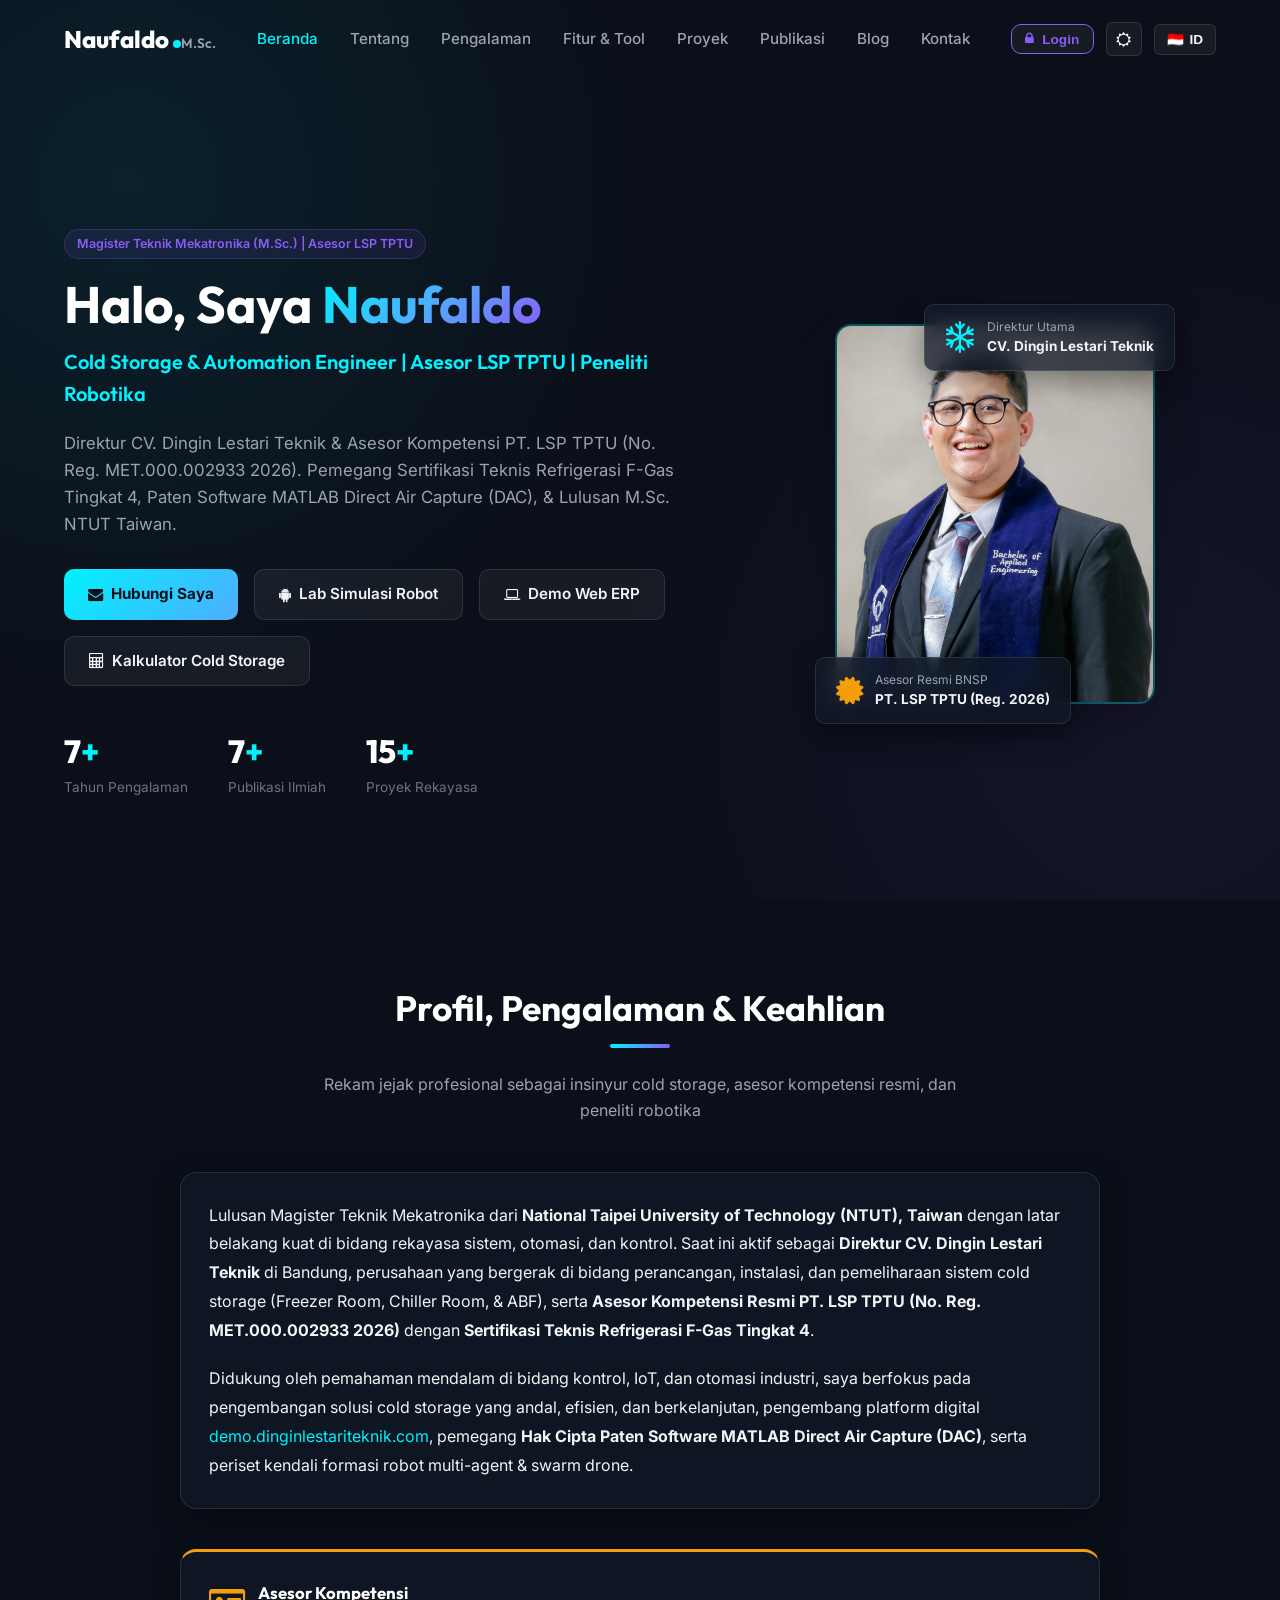
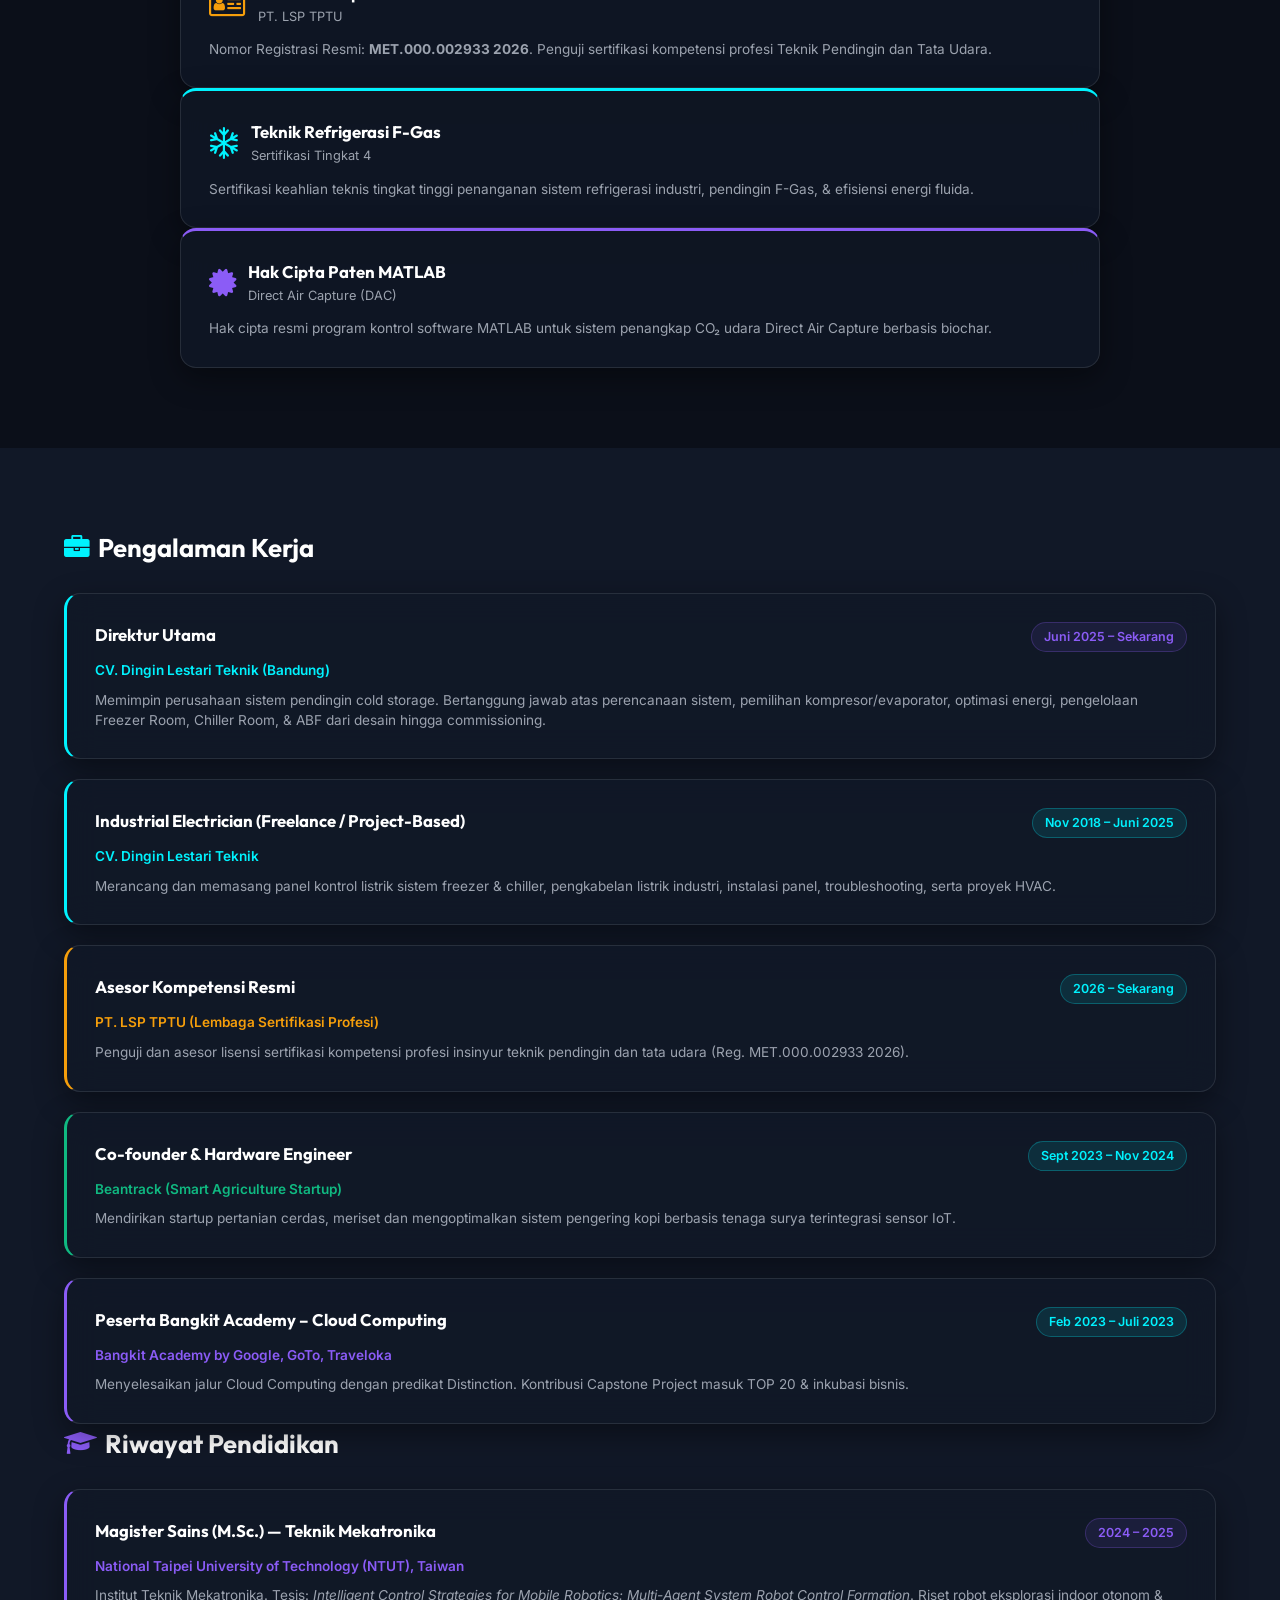
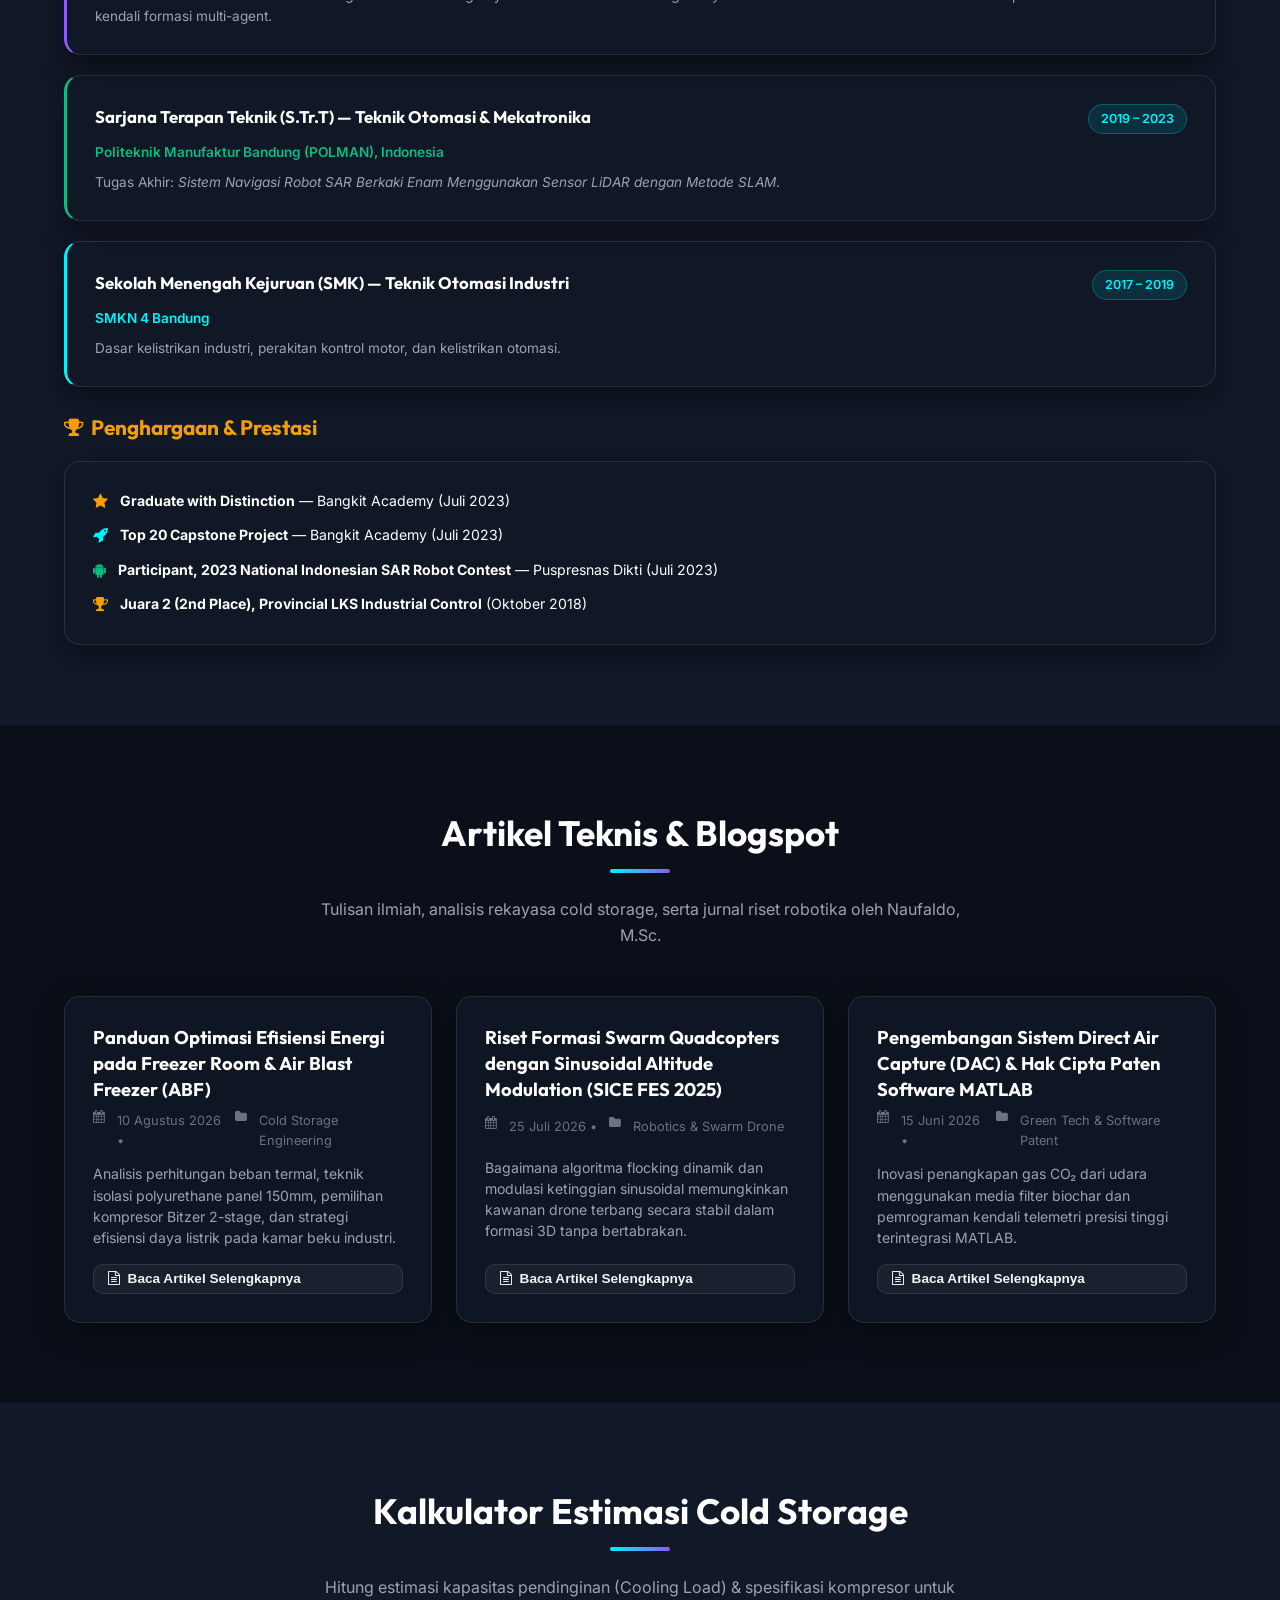
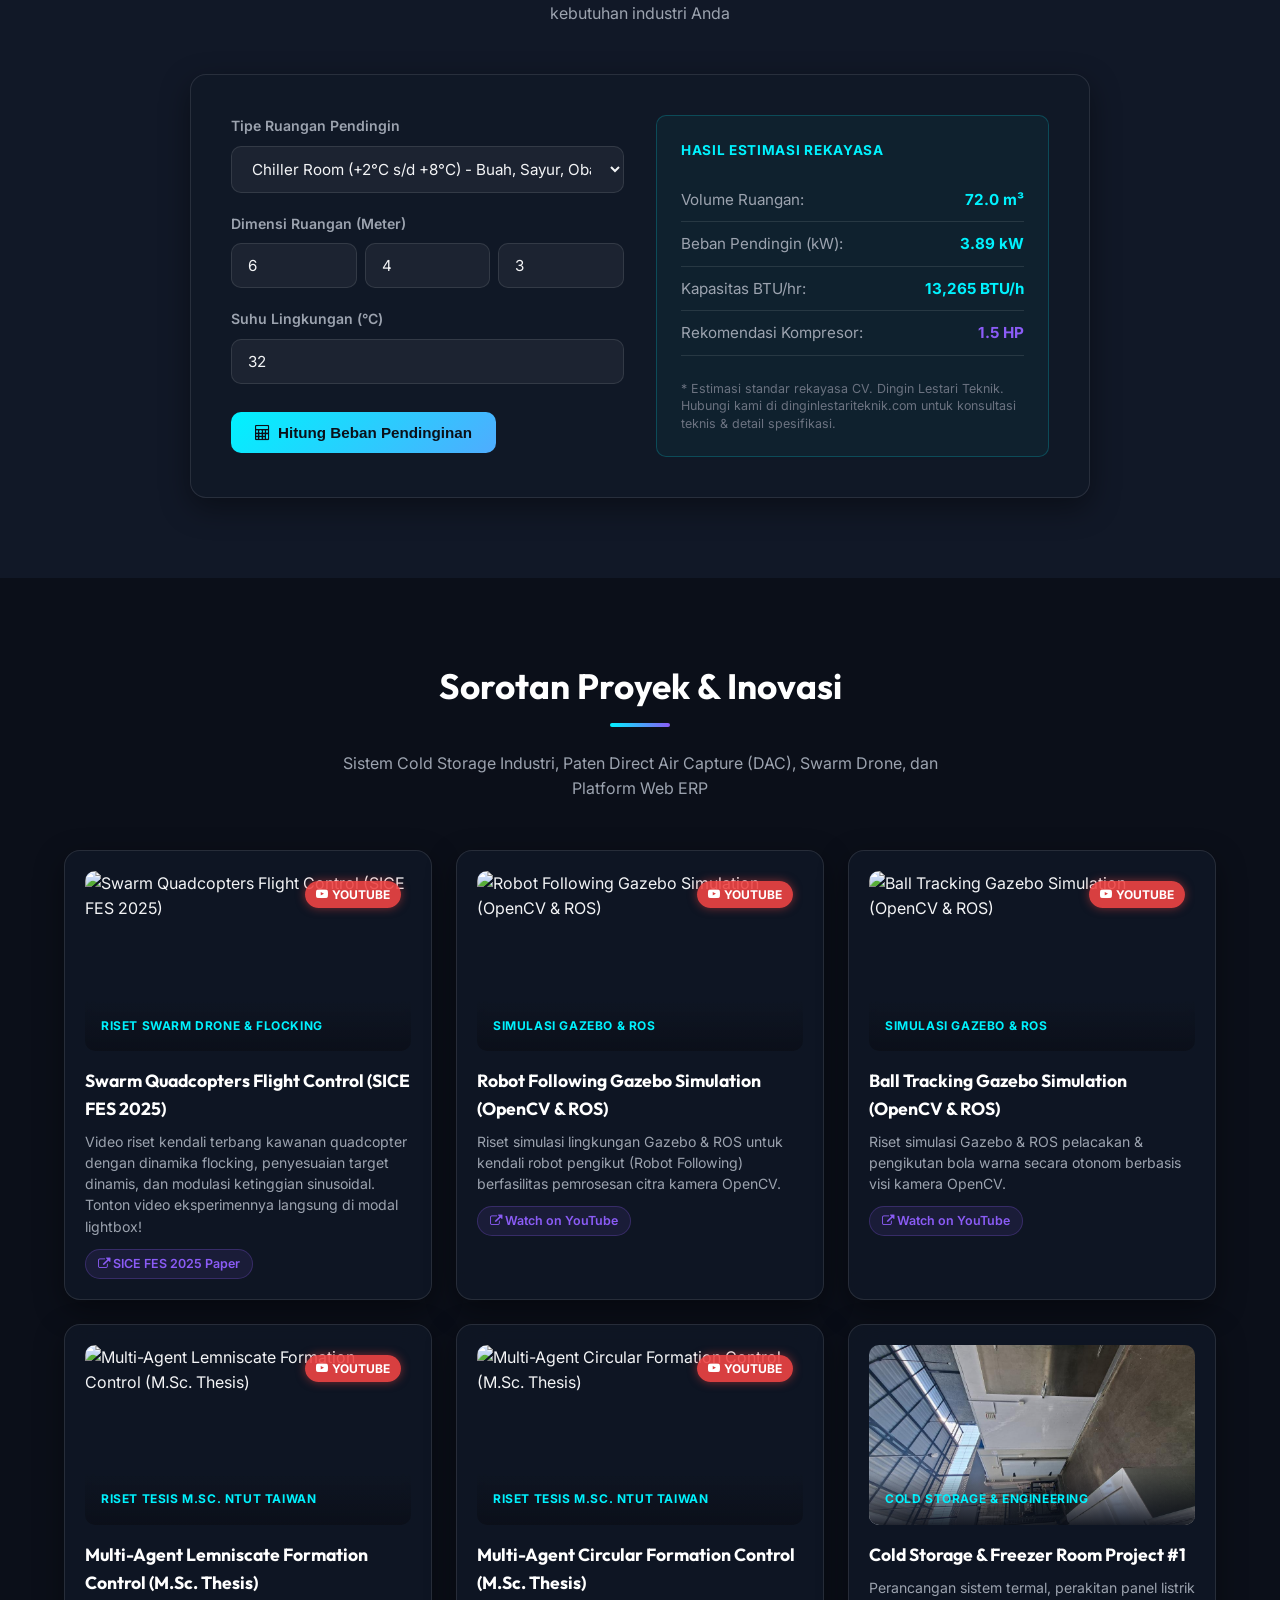
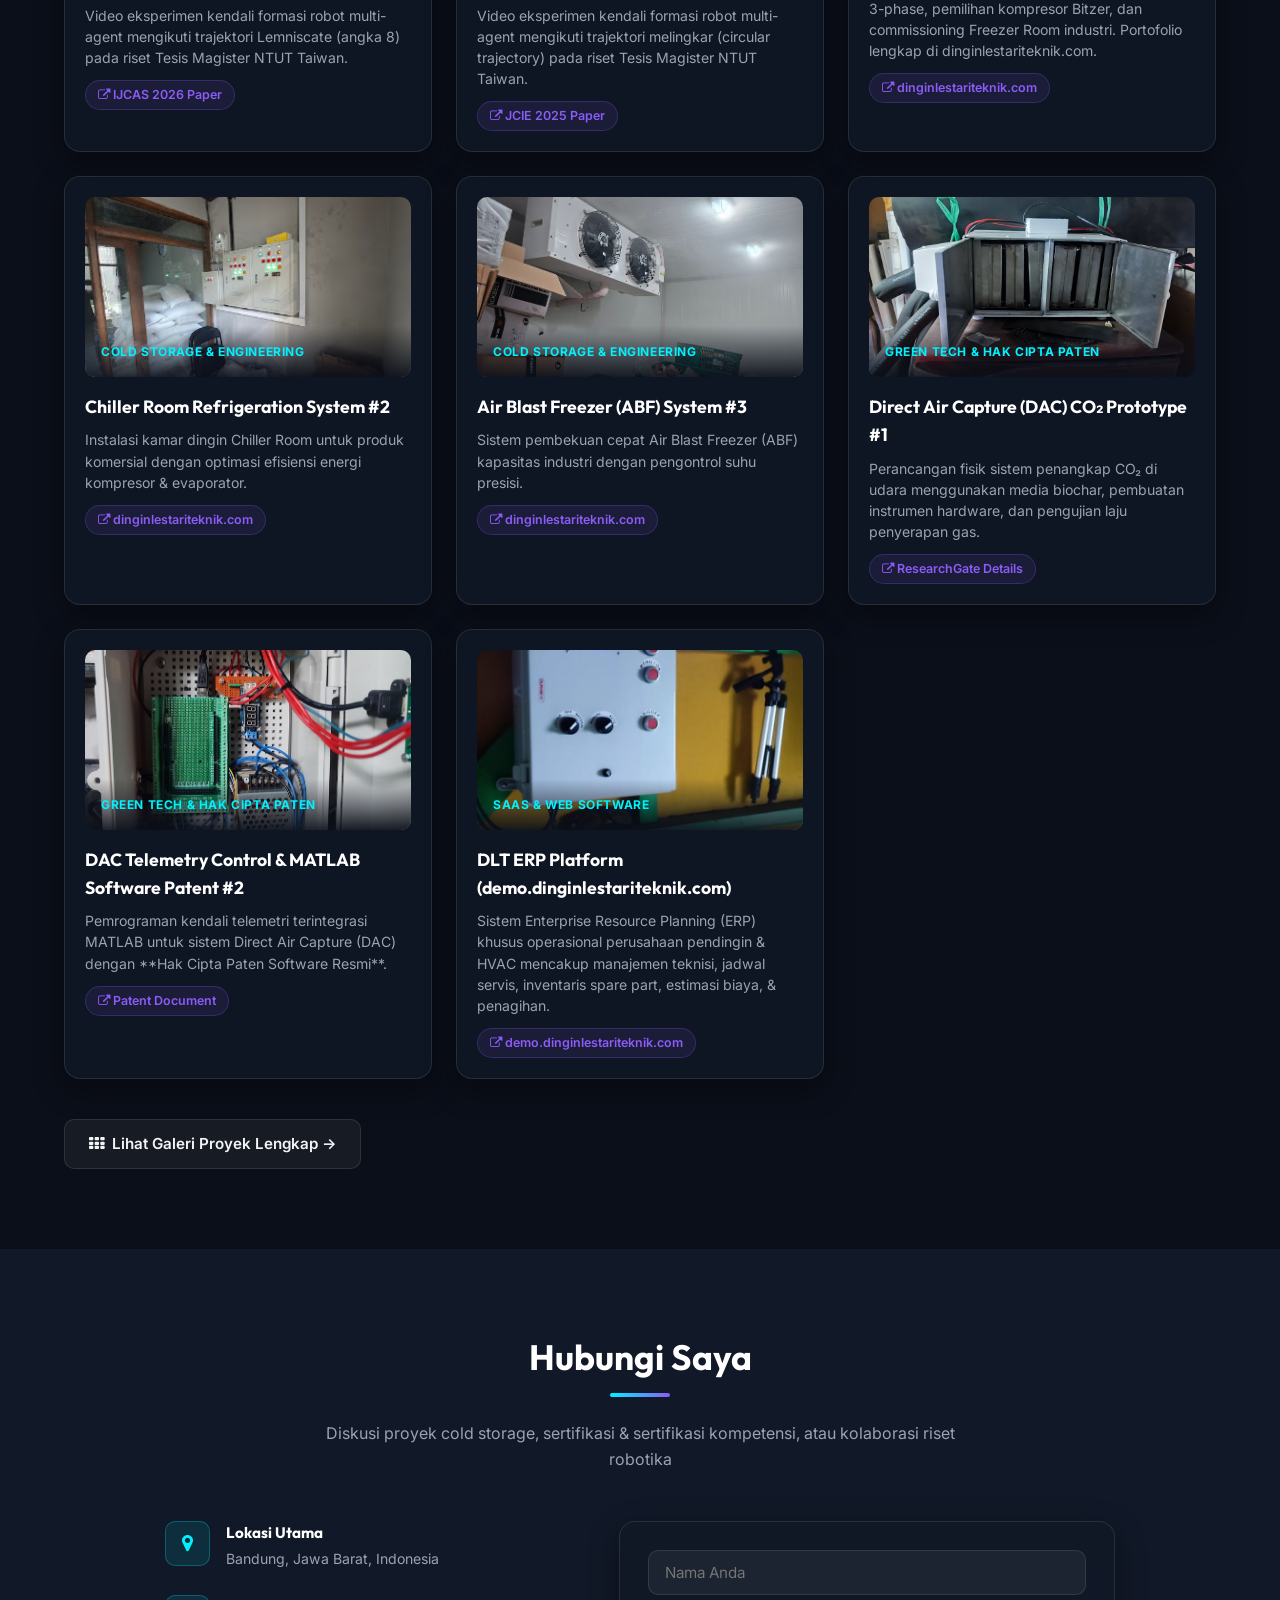
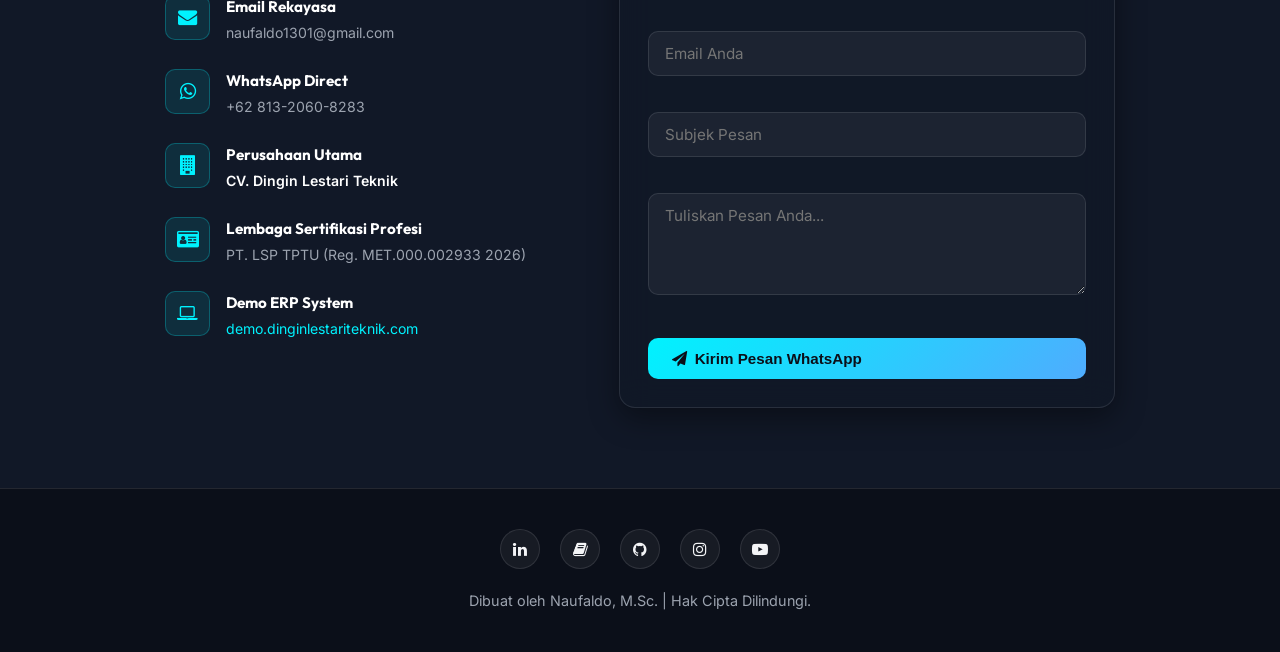
==== commit 883055f6: "fix(theme-contrast): resolve white text visibility issues in light mode on main and simulation pages" ====
--- a/index.html
+++ b/index.html
@@ -285,7 +285,7 @@
         
         <!-- Experience Column -->
         <div>
-          <h2 style="font-size:1.6rem; color:#fff; margin-bottom:1.5rem; display:flex; align-items:center; gap:0.5rem;">
+          <h2 style="font-size:1.6rem; color:var(--text-heading); margin-bottom:1.5rem; display:flex; align-items:center; gap:0.5rem;">
             <i class="fa fa-briefcase" style="color:var(--primary-cyan);"></i> <span data-i18n="exp-title">Pengalaman Kerja</span>
           </h2>
 
@@ -293,7 +293,7 @@
             <!-- Exp 1 -->
             <div class="glass-card" style="border-left: 3px solid var(--primary-cyan);">
               <div style="display:flex; justify-content:space-between; align-items:flex-start; margin-bottom:0.5rem;">
-                <h3 style="font-size:1.05rem; color:#fff; margin:0;" data-i18n="exp-1-role">Direktur Utama</h3>
+                <h3 style="font-size:1.05rem; color:var(--text-heading); margin:0;" data-i18n="exp-1-role">Direktur Utama</h3>
                 <span class="badge badge-purple" data-i18n="exp-1-date">Juni 2025 – Sekarang</span>
               </div>
               <div style="font-size:0.85rem; color:var(--primary-cyan); font-weight:600; margin-bottom:0.5rem;" data-i18n="exp-1-org">CV. Dingin Lestari Teknik (Bandung)</div>
@@ -305,7 +305,7 @@
             <!-- Exp 2 -->
             <div class="glass-card" style="border-left: 3px solid var(--primary-cyan);">
               <div style="display:flex; justify-content:space-between; align-items:flex-start; margin-bottom:0.5rem;">
-                <h3 style="font-size:1.05rem; color:#fff; margin:0;" data-i18n="exp-2-role">Industrial Electrician (Freelance / Project-Based)</h3>
+                <h3 style="font-size:1.05rem; color:var(--text-heading); margin:0;" data-i18n="exp-2-role">Industrial Electrician (Freelance / Project-Based)</h3>
                 <span class="badge" data-i18n="exp-2-date">Nov 2018 – Juni 2025</span>
               </div>
               <div style="font-size:0.85rem; color:var(--primary-cyan); font-weight:600; margin-bottom:0.5rem;" data-i18n="exp-2-org">CV. Dingin Lestari Teknik</div>
@@ -317,7 +317,7 @@
             <!-- Exp 3 -->
             <div class="glass-card" style="border-left: 3px solid var(--accent-amber);">
               <div style="display:flex; justify-content:space-between; align-items:flex-start; margin-bottom:0.5rem;">
-                <h3 style="font-size:1.05rem; color:#fff; margin:0;" data-i18n="exp-3-role">Asesor Kompetensi Resmi</h3>
+                <h3 style="font-size:1.05rem; color:var(--text-heading); margin:0;" data-i18n="exp-3-role">Asesor Kompetensi Resmi</h3>
                 <span class="badge" data-i18n="exp-3-date">2026 – Sekarang</span>
               </div>
               <div style="font-size:0.85rem; color:var(--accent-amber); font-weight:600; margin-bottom:0.5rem;" data-i18n="exp-3-org">PT. LSP TPTU (Lembaga Sertifikasi Profesi)</div>
@@ -329,7 +329,7 @@
             <!-- Exp 4 -->
             <div class="glass-card" style="border-left: 3px solid var(--accent-emerald);">
               <div style="display:flex; justify-content:space-between; align-items:flex-start; margin-bottom:0.5rem;">
-                <h3 style="font-size:1.05rem; color:#fff; margin:0;" data-i18n="exp-4-role">Co-founder & Hardware Engineer</h3>
+                <h3 style="font-size:1.05rem; color:var(--text-heading); margin:0;" data-i18n="exp-4-role">Co-founder & Hardware Engineer</h3>
                 <span class="badge" data-i18n="exp-4-date">Sept 2023 – Nov 2024</span>
               </div>
               <div style="font-size:0.85rem; color:var(--accent-emerald); font-weight:600; margin-bottom:0.5rem;" data-i18n="exp-4-org">Beantrack (Smart Agriculture Startup)</div>
@@ -341,7 +341,7 @@
             <!-- Exp 5 -->
             <div class="glass-card" style="border-left: 3px solid var(--accent-purple);">
               <div style="display:flex; justify-content:space-between; align-items:flex-start; margin-bottom:0.5rem;">
-                <h3 style="font-size:1.05rem; color:#fff; margin:0;" data-i18n="exp-5-role">Peserta Bangkit Academy – Cloud Computing</h3>
+                <h3 style="font-size:1.05rem; color:var(--text-heading); margin:0;" data-i18n="exp-5-role">Peserta Bangkit Academy – Cloud Computing</h3>
                 <span class="badge" data-i18n="exp-5-date">Feb 2023 – Juli 2023</span>
               </div>
               <div style="font-size:0.85rem; color:var(--accent-purple); font-weight:600; margin-bottom:0.5rem;" data-i18n="exp-5-org">Bangkit Academy by Google, GoTo, Traveloka</div>
@@ -354,7 +354,7 @@
 
         <!-- Education Column -->
         <div>
-          <h2 style="font-size:1.6rem; color:#fff; margin-bottom:1.5rem; display:flex; align-items:center; gap:0.5rem;">
+          <h2 style="font-size:1.6rem; color:var(--text-heading); margin-bottom:1.5rem; display:flex; align-items:center; gap:0.5rem;">
             <i class="fa fa-graduation-cap" style="color:var(--accent-purple);"></i> <span data-i18n="edu-title">Riwayat Pendidikan</span>
           </h2>
 
@@ -362,7 +362,7 @@
             <!-- Edu 1 -->
             <div class="glass-card" style="border-left: 3px solid var(--accent-purple);">
               <div style="display:flex; justify-content:space-between; align-items:flex-start; margin-bottom:0.5rem;">
-                <h3 style="font-size:1.05rem; color:#fff; margin:0;" data-i18n="edu-1-degree">Magister Sains (M.Sc.) — Teknik Mekatronika</h3>
+                <h3 style="font-size:1.05rem; color:var(--text-heading); margin:0;" data-i18n="edu-1-degree">Magister Sains (M.Sc.) — Teknik Mekatronika</h3>
                 <span class="badge badge-purple" data-i18n="edu-1-date">2024 – 2025</span>
               </div>
               <div style="font-size:0.85rem; color:var(--accent-purple); font-weight:600; margin-bottom:0.5rem;" data-i18n="edu-1-school">National Taipei University of Technology (NTUT), Taiwan</div>
@@ -374,7 +374,7 @@
             <!-- Edu 2 -->
             <div class="glass-card" style="border-left: 3px solid var(--accent-emerald);">
               <div style="display:flex; justify-content:space-between; align-items:flex-start; margin-bottom:0.5rem;">
-                <h3 style="font-size:1.05rem; color:#fff; margin:0;" data-i18n="edu-2-degree">Sarjana Terapan Teknik (S.Tr.T) — Teknik Otomasi & Mekatronika</h3>
+                <h3 style="font-size:1.05rem; color:var(--text-heading); margin:0;" data-i18n="edu-2-degree">Sarjana Terapan Teknik (S.Tr.T) — Teknik Otomasi & Mekatronika</h3>
                 <span class="badge" data-i18n="edu-2-date">2019 – 2023</span>
               </div>
               <div style="font-size:0.85rem; color:var(--accent-emerald); font-weight:600; margin-bottom:0.5rem;" data-i18n="edu-2-school">Politeknik Manufaktur Bandung (POLMAN), Indonesia</div>
@@ -386,7 +386,7 @@
             <!-- Edu 3 -->
             <div class="glass-card" style="border-left: 3px solid var(--primary-cyan);">
               <div style="display:flex; justify-content:space-between; align-items:flex-start; margin-bottom:0.5rem;">
-                <h3 style="font-size:1.05rem; color:#fff; margin:0;" data-i18n="edu-3-degree">Sekolah Menengah Kejuruan (SMK) — Teknik Otomasi Industri</h3>
+                <h3 style="font-size:1.05rem; color:var(--text-heading); margin:0;" data-i18n="edu-3-degree">Sekolah Menengah Kejuruan (SMK) — Teknik Otomasi Industri</h3>
                 <span class="badge" data-i18n="edu-3-date">2017 – 2019</span>
               </div>
               <div style="font-size:0.85rem; color:var(--primary-cyan); font-weight:600; margin-bottom:0.5rem;" data-i18n="edu-3-school">SMKN 4 Bandung</div>
@@ -404,19 +404,19 @@
             <div class="glass-card" style="display:flex; flex-direction:column; gap:0.75rem;">
               <div style="display:flex; align-items:center; gap:0.75rem;">
                 <i class="fa fa-star" style="color:var(--accent-amber);"></i>
-                <span style="font-size:0.88rem; color:#fff;"><strong>Graduate with Distinction</strong> — Bangkit Academy (Juli 2023)</span>
+                <span style="font-size:0.88rem; color:var(--text-heading);"><strong>Graduate with Distinction</strong> — Bangkit Academy (Juli 2023)</span>
               </div>
               <div style="display:flex; align-items:center; gap:0.75rem;">
                 <i class="fa fa-rocket" style="color:var(--primary-cyan);"></i>
-                <span style="font-size:0.88rem; color:#fff;"><strong>Top 20 Capstone Project</strong> — Bangkit Academy (Juli 2023)</span>
+                <span style="font-size:0.88rem; color:var(--text-heading);"><strong>Top 20 Capstone Project</strong> — Bangkit Academy (Juli 2023)</span>
               </div>
               <div style="display:flex; align-items:center; gap:0.75rem;">
                 <i class="fa fa-android" style="color:var(--accent-emerald);"></i>
-                <span style="font-size:0.88rem; color:#fff;"><strong>Participant, 2023 National Indonesian SAR Robot Contest</strong> — Puspresnas Dikti (Juli 2023)</span>
+                <span style="font-size:0.88rem; color:var(--text-heading);"><strong>Participant, 2023 National Indonesian SAR Robot Contest</strong> — Puspresnas Dikti (Juli 2023)</span>
               </div>
               <div style="display:flex; align-items:center; gap:0.75rem;">
                 <i class="fa fa-trophy" style="color:var(--accent-amber);"></i>
-                <span style="font-size:0.88rem; color:#fff;"><strong>Juara 2 (2nd Place), Provincial LKS Industrial Control</strong> (Oktober 2018)</span>
+                <span style="font-size:0.88rem; color:var(--text-heading);"><strong>Juara 2 (2nd Place), Provincial LKS Industrial Control</strong> (Oktober 2018)</span>
               </div>
             </div>
           </div>
@@ -576,7 +576,7 @@
             <div class="contact-icon"><i class="fa fa-building"></i></div>
             <div class="contact-text">
               <h4 data-i18n="contact-company-title">Perusahaan Utama</h4>
-              <p><a href="https://dinginlestariteknik.com/" target="_blank" rel="noopener" style="color:#fff;">CV. Dingin Lestari Teknik</a></p>
+              <p><a href="https://dinginlestariteknik.com/" target="_blank" rel="noopener" style="color:var(--text-heading); font-weight:600;">CV. Dingin Lestari Teknik</a></p>
             </div>
           </div>
 
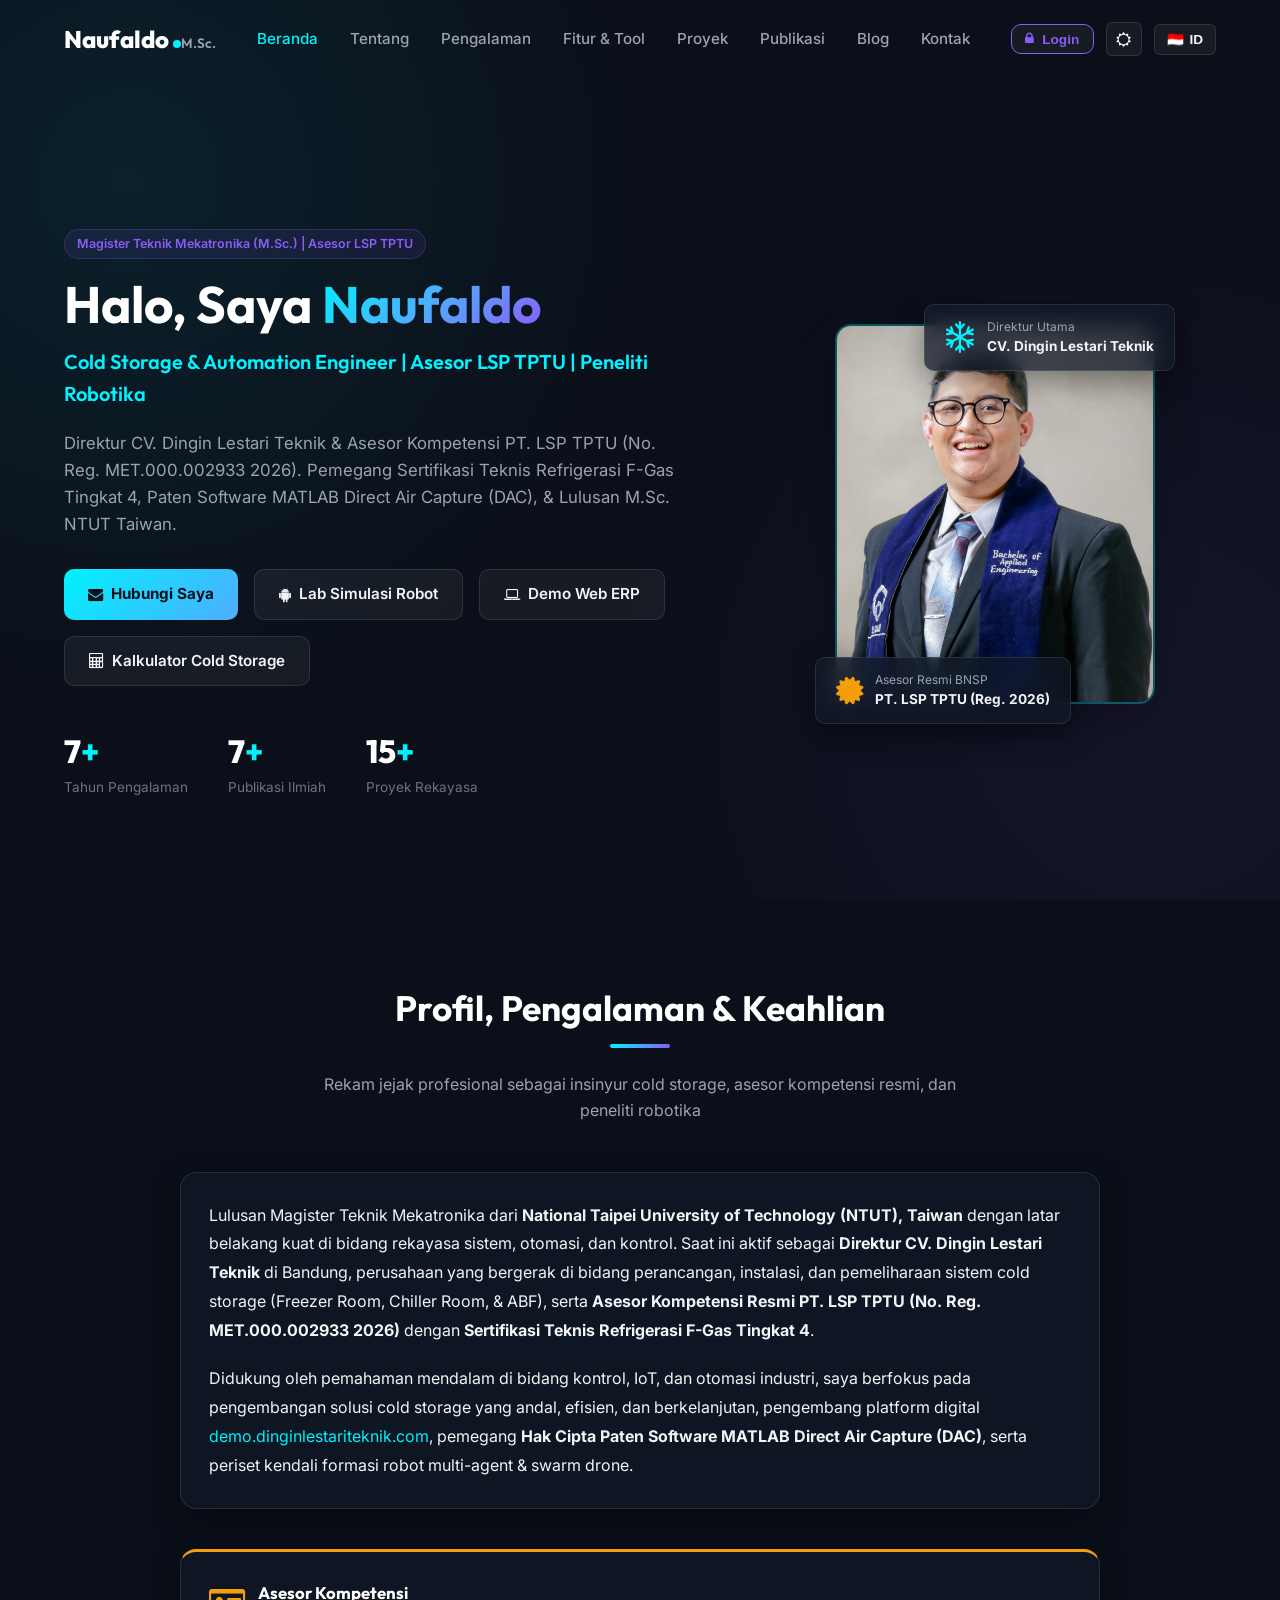
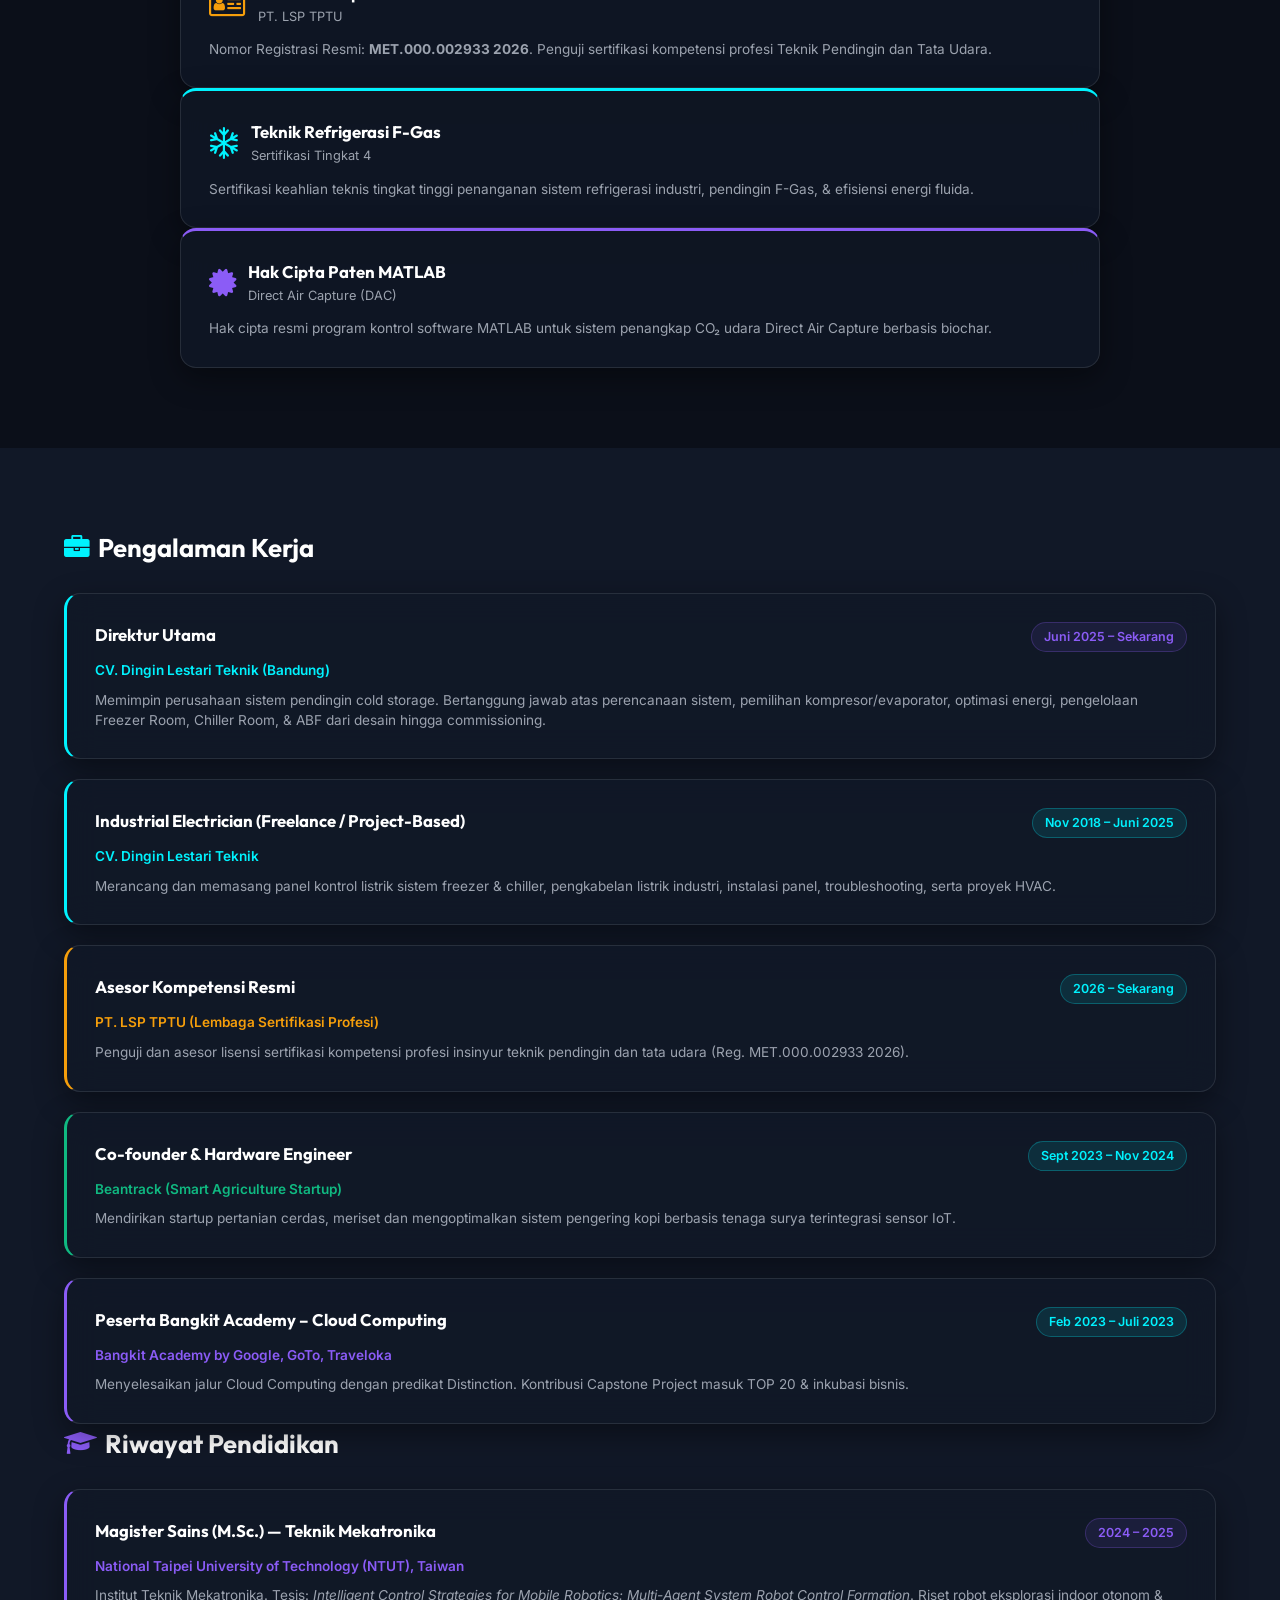
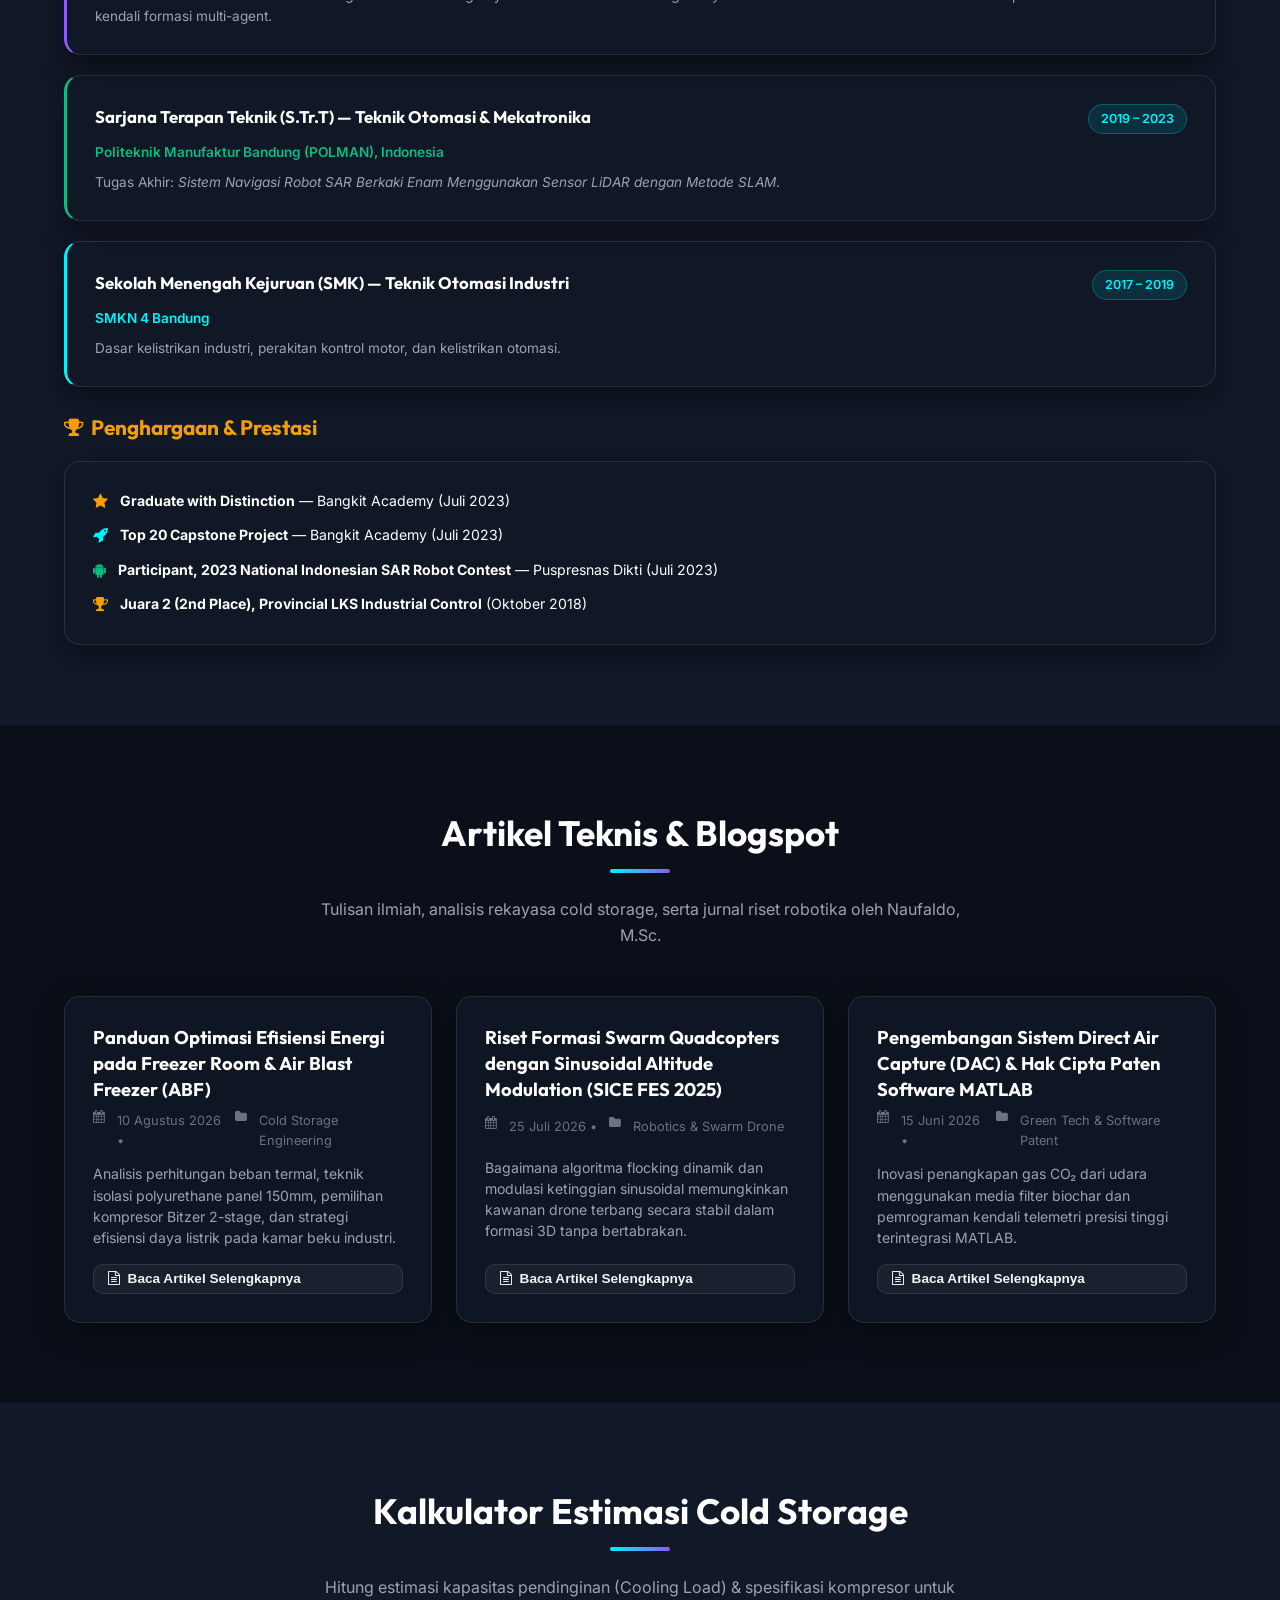
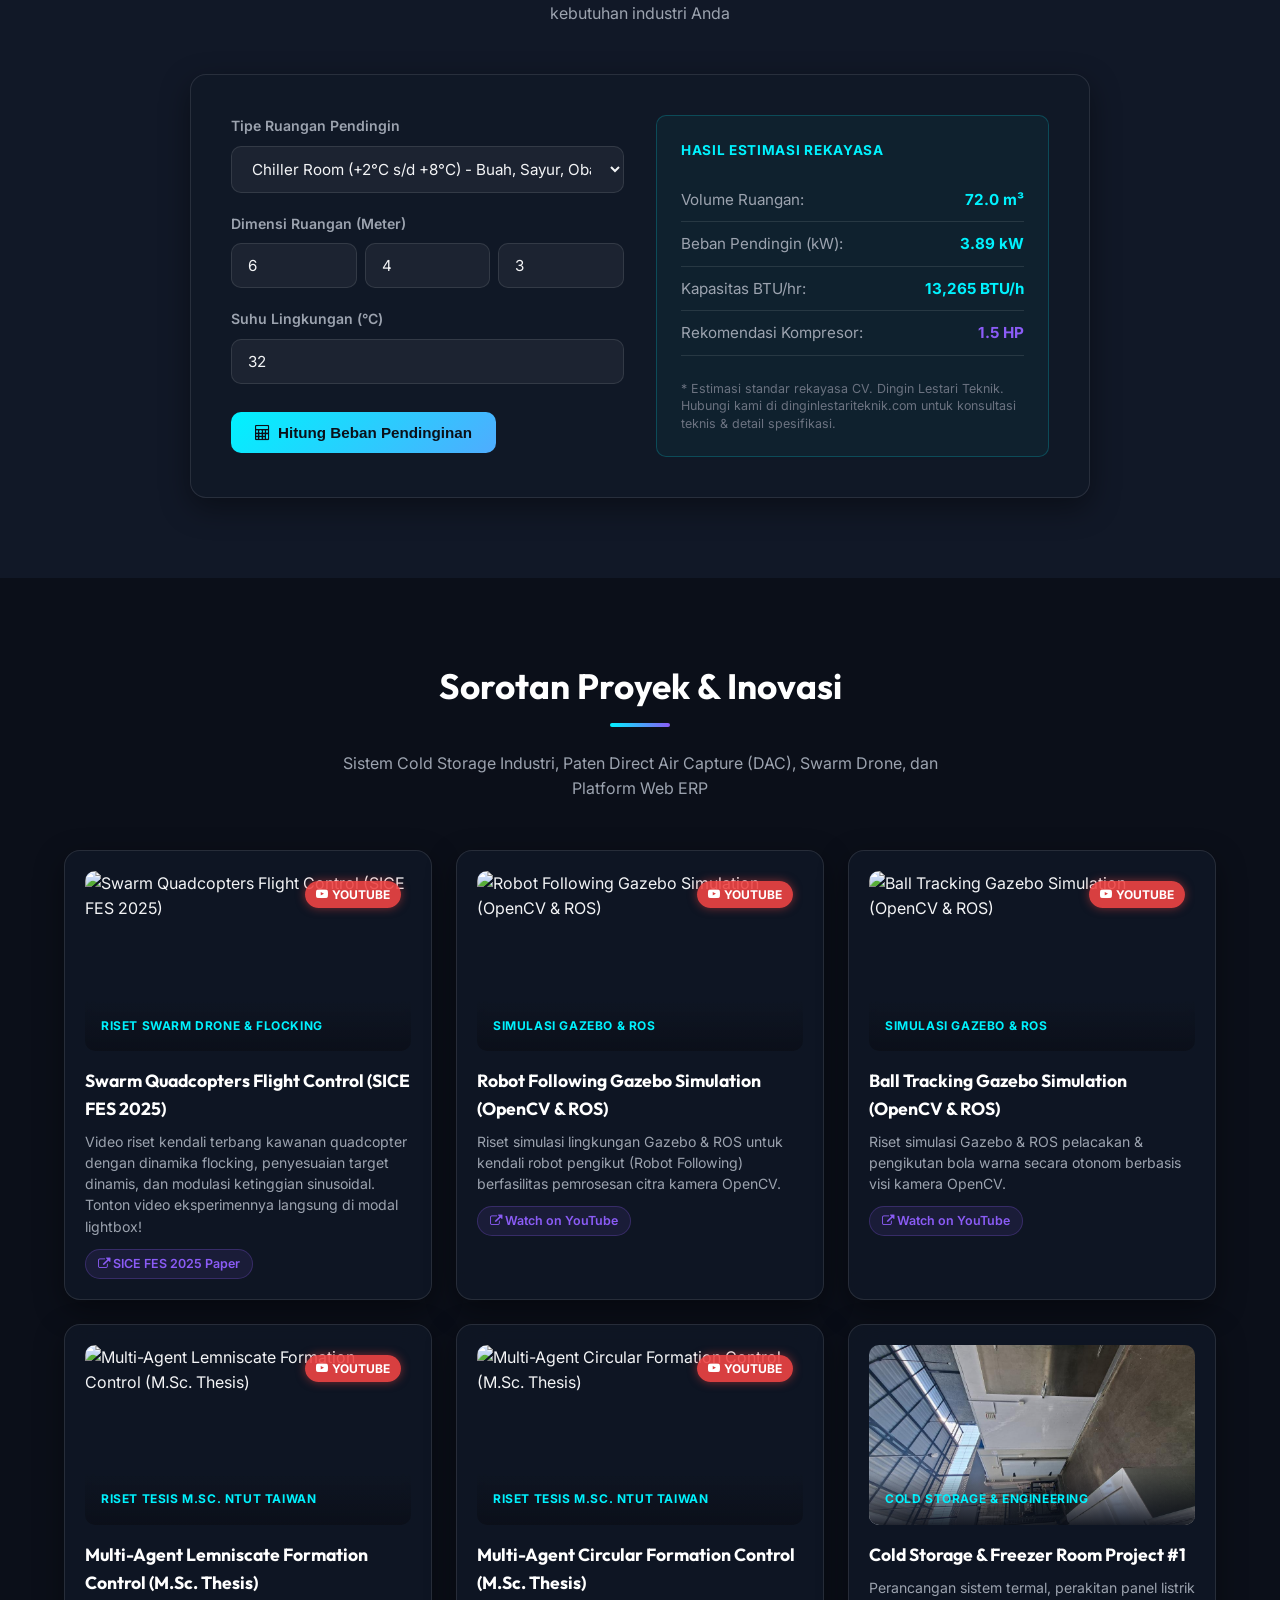
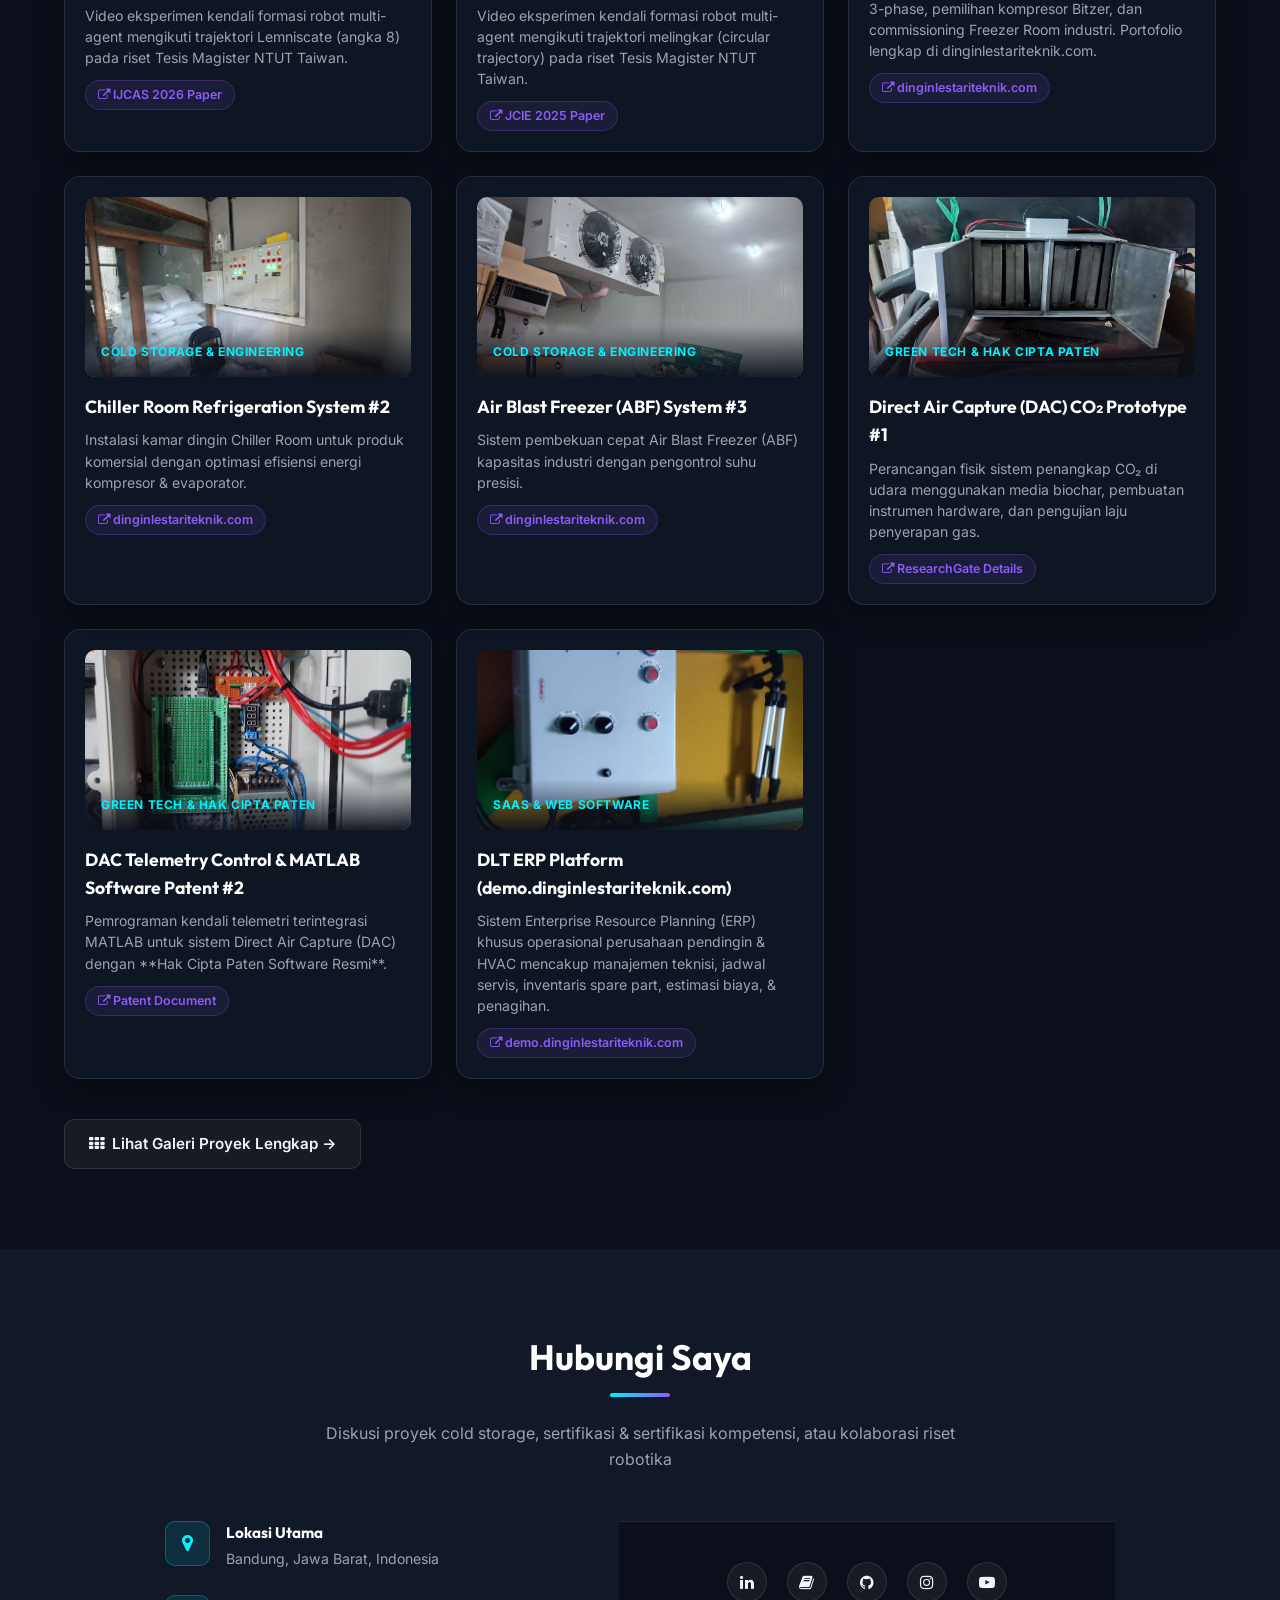
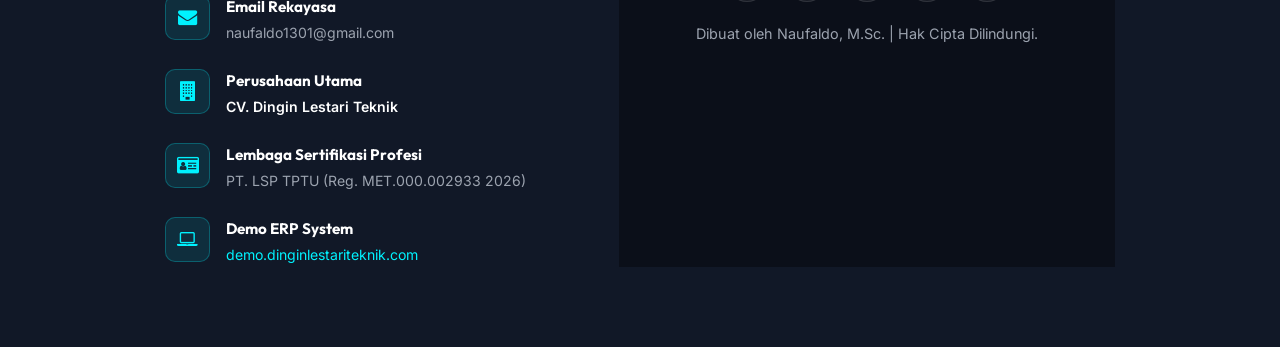
==== commit f770d0bf: "Remove WhatsApp contact and form sections Removed WhatsApp contact section and interactive form from" ====
--- a/index.html
+++ b/index.html
@@ -1,17 +1,38 @@
 <!DOCTYPE html>
 <html lang="id">
+
 <head>
   <meta charset="UTF-8">
   <meta name="viewport" content="width=device-width, initial-scale=1.0">
-  
+
+  <!-- Google Search Console Verification -->
+  <meta name="google-site-verification" content="google53e48b176c822ec6.html">
+  <meta name="google-site-verification" content="53e48b176c822ec6">
+
   <!-- Primary SEO Meta Tags -->
   <title>Naufaldo, M.Sc. | Cold Storage & Automation Engineer | Asesor LSP TPTU | Robotics Researcher</title>
-  <meta name="title" content="Naufaldo, M.Sc. | Cold Storage & Automation Engineer | Asesor LSP TPTU | Robotics Researcher">
-  <meta name="description" content="Portofolio resmi Naufaldo, M.Sc. - Direktur CV. Dingin Lestari Teknik, Asesor Kompetensi PT. LSP TPTU (Reg. MET.000.002933 2026), Pemegang Sertifikasi F-Gas Tingkat 4, Paten Software MATLAB DAC, & Peneliti Swarm Drone.">
-  <meta name="keywords" content="Naufaldo, Asesor LSP TPTU, MET.000.002933 2026, Refrigerasi F-Gas Tingkat 4, Cold Storage Engineer, Industrial Refrigeration Bandung, Direktur CV Dingin Lestari Teknik, Mechatronics M.Sc. NTUT Taiwan, Direct Air Capture MATLAB Patent, Swarm Drone, Cold Storage ERP">
+  <meta name="title"
+    content="Naufaldo, M.Sc. | Cold Storage & Automation Engineer | Asesor LSP TPTU | Robotics Researcher">
+  <meta name="description"
+    content="Portofolio resmi Naufaldo, M.Sc. - Direktur CV. Dingin Lestari Teknik, Asesor Kompetensi PT. LSP TPTU (Reg. MET.000.002933 2026), Pemegang Sertifikasi F-Gas Tingkat 4, Paten Software MATLAB DAC, & Peneliti Swarm Drone.">
+  <meta name="keywords"
+    content="Naufaldo, Asesor LSP TPTU, MET.000.002933 2026, Refrigerasi F-Gas Tingkat 4, Cold Storage Engineer, Industrial Refrigeration Bandung, Direktur CV Dingin Lestari Teknik, Mechatronics M.Sc. NTUT Taiwan, Direct Air Capture MATLAB Patent, Swarm Drone, Cold Storage ERP">
   <meta name="author" content="Naufaldo, M.Sc.">
+  
+  <!-- Search Engine Crawling Directives -->
   <meta name="robots" content="index, follow, max-image-preview:large, max-snippet:-1, max-video-preview:-1">
+  <meta name="googlebot" content="index, follow, max-image-preview:large, max-snippet:-1, max-video-preview:-1">
+  <meta name="bingbot" content="index, follow, max-image-preview:large, max-snippet:-1, max-video-preview:-1">
+  
   <link rel="canonical" href="https://naufaldo.github.io/Naufaldo/">
+  <link rel="alternate" hreflang="id" href="https://naufaldo.github.io/Naufaldo/">
+  <link rel="alternate" hreflang="en" href="https://naufaldo.github.io/Naufaldo/">
+  <link rel="alternate" hreflang="x-default" href="https://naufaldo.github.io/Naufaldo/">
+
+  <!-- Mobile Browser & Theme Optimization -->
+  <meta name="theme-color" content="#0a0e1a" media="(prefers-color-scheme: dark)">
+  <meta name="theme-color" content="#f8fafc" media="(prefers-color-scheme: light)">
+  <meta name="color-scheme" content="dark light">
 
   <!-- Geo Location Meta Tags -->
   <meta name="geo.region" content="ID-JB">
@@ -24,7 +45,8 @@
   <meta property="og:url" content="https://naufaldo.github.io/Naufaldo/">
   <meta property="og:site_name" content="Naufaldo, M.Sc. Portfolio">
   <meta property="og:title" content="Naufaldo, M.Sc. | Cold Storage & Automation Engineer | Asesor LSP TPTU">
-  <meta property="og:description" content="Direktur CV. Dingin Lestari Teknik & Asesor LSP TPTU (MET.000.002933 2026). Sertifikasi F-Gas Level 4, Paten MATLAB DAC, Swarm Drone, & Web ERP.">
+  <meta property="og:description"
+    content="Direktur CV. Dingin Lestari Teknik & Asesor LSP TPTU (MET.000.002933 2026). Sertifikasi F-Gas Level 4, Paten MATLAB DAC, Swarm Drone, & Web ERP.">
   <meta property="og:image" content="https://naufaldo.github.io/Naufaldo/img/Pas%20Fotos.JPG">
   <meta property="og:locale" content="id_ID">
 
@@ -32,15 +54,16 @@
   <meta name="twitter:card" content="summary_large_image">
   <meta name="twitter:url" content="https://naufaldo.github.io/Naufaldo/">
   <meta name="twitter:title" content="Naufaldo, M.Sc. | Cold Storage & Automation Engineer | Asesor LSP TPTU">
-  <meta name="twitter:description" content="Direktur CV. Dingin Lestari Teknik & Asesor LSP TPTU (MET.000.002933 2026). Sertifikasi F-Gas Level 4, Paten MATLAB DAC, Swarm Drone, & Web ERP.">
+  <meta name="twitter:description"
+    content="Direktur CV. Dingin Lestari Teknik & Asesor LSP TPTU (MET.000.002933 2026). Sertifikasi F-Gas Level 4, Paten MATLAB DAC, Swarm Drone, & Web ERP.">
   <meta name="twitter:image" content="https://naufaldo.github.io/Naufaldo/img/Pas%20Fotos.JPG">
 
   <!-- Favicon -->
   <link rel="icon" href="img/Pas Fotos.JPG" type="image/jpeg">
-  
+
   <!-- Fonts & Icons -->
   <link rel="stylesheet" href="https://cdnjs.cloudflare.com/ajax/libs/font-awesome/4.7.0/css/font-awesome.min.css">
-  
+
   <!-- Custom Modern Design System -->
   <link rel="stylesheet" href="css/style.css">
 
@@ -48,71 +71,266 @@
   <script type="application/ld+json">
   {
     "@context": "https://schema.org",
-    "@type": "Person",
-    "name": "Naufaldo",
-    "honorificSuffix": "M.Sc.",
-    "url": "https://naufaldo.github.io/Naufaldo/",
-    "image": "https://naufaldo.github.io/Naufaldo/img/Pas%20Fotos.JPG",
-    "jobTitle": "Director, Cold Storage Engineer, Official Competency Assessor & Robotics Researcher",
-    "worksFor": [
+    "@graph": [
       {
-        "@type": "Organization",
-        "name": "CV. Dingin Lestari Teknik",
-        "url": "https://dinginlestariteknik.com/"
+        "@type": "WebSite",
+        "@id": "https://naufaldo.github.io/Naufaldo/#website",
+        "url": "https://naufaldo.github.io/Naufaldo/",
+        "name": "Naufaldo, M.Sc. Portfolio",
+        "description": "Portofolio resmi Naufaldo, M.Sc. - Direktur CV. Dingin Lestari Teknik, Asesor Kompetensi PT. LSP TPTU (Reg. MET.000.002933 2026), Pemegang Sertifikasi F-Gas Tingkat 4, Paten Software MATLAB DAC, & Peneliti Robotika.",
+        "inLanguage": ["id-ID", "en-US"],
+        "publisher": {
+          "@id": "https://naufaldo.github.io/Naufaldo/#person"
+        }
       },
       {
-        "@type": "Organization",
-        "name": "PT. LSP TPTU (Lembaga Sertifikasi Profesi Teknik Pendingin dan Tata Udara)"
-      }
-    ],
-    "hasCredential": [
-      {
-        "@type": "EducationalOccupationalCredential",
-        "credentialCategory": "Official Competency Assessor",
-        "name": "Sertifikat Asesor Kompetensi PT. LSP TPTU",
-        "identifier": "No. Reg. MET.000.002933 2026"
+        "@type": "ProfilePage",
+        "@id": "https://naufaldo.github.io/Naufaldo/#profilepage",
+        "url": "https://naufaldo.github.io/Naufaldo/",
+        "name": "Naufaldo, M.Sc. | Cold Storage & Automation Engineer | Asesor LSP TPTU | Robotics Researcher",
+        "isPartOf": {
+          "@id": "https://naufaldo.github.io/Naufaldo/#website"
+        },
+        "mainEntity": {
+          "@id": "https://naufaldo.github.io/Naufaldo/#person"
+        }
       },
       {
-        "@type": "EducationalOccupationalCredential",
-        "credentialCategory": "Technical Refrigeration Certification",
-        "name": "Sertifikasi Teknis Teknik Refrigerasi F-Gas Tingkat 4"
-      }
-    ],
-    "alumniOf": [
-      {
-        "@type": "EducationalOrganization",
-        "name": "National Taipei University of Technology (NTUT)",
-        "sameAs": "https://www.ntut.edu.tw/"
+        "@type": "Person",
+        "@id": "https://naufaldo.github.io/Naufaldo/#person",
+        "name": "Naufaldo",
+        "honorificSuffix": "M.Sc.",
+        "url": "https://naufaldo.github.io/Naufaldo/",
+        "image": "https://naufaldo.github.io/Naufaldo/img/Pas%20Fotos.JPG",
+        "jobTitle": [
+          "Director",
+          "Cold Storage Engineer",
+          "Official Competency Assessor",
+          "Robotics Researcher"
+        ],
+        "worksFor": [
+          {
+            "@type": "Organization",
+            "name": "CV. Dingin Lestari Teknik",
+            "url": "https://dinginlestariteknik.com/"
+          },
+          {
+            "@type": "Organization",
+            "name": "PT. LSP TPTU (Lembaga Sertifikasi Profesi Teknik Pendingin dan Tata Udara)"
+          }
+        ],
+        "hasCredential": [
+          {
+            "@type": "EducationalOccupationalCredential",
+            "credentialCategory": "Official Competency Assessor",
+            "name": "Sertifikat Asesor Kompetensi PT. LSP TPTU",
+            "identifier": "No. Reg. MET.000.002933 2026"
+          },
+          {
+            "@type": "EducationalOccupationalCredential",
+            "credentialCategory": "Technical Refrigeration Certification",
+            "name": "Sertifikasi Teknis Teknik Refrigerasi F-Gas Tingkat 4"
+          },
+          {
+            "@type": "EducationalOccupationalCredential",
+            "credentialCategory": "Cloud Computing Distinction Graduate",
+            "name": "Bangkit Academy by Google, GoTo, Traveloka - Cloud Computing Path"
+          }
+        ],
+        "alumniOf": [
+          {
+            "@type": "EducationalOrganization",
+            "name": "National Taipei University of Technology (NTUT)",
+            "sameAs": "https://www.ntut.edu.tw/"
+          },
+          {
+            "@type": "EducationalOrganization",
+            "name": "Politeknik Manufaktur Bandung (POLMAN)",
+            "sameAs": "https://polman-bandung.ac.id/"
+          }
+        ],
+        "knowsAbout": [
+          "Cold Storage Engineering & Thermal Load Calculation",
+          "Industrial Refrigeration (Freezer Room, Chiller Room, ABF)",
+          "Direct Air Capture (DAC) CO2 Filtration",
+          "MATLAB Telemetry & Control Software Patent",
+          "Multi-Agent Robotics & Swarm Quadcopters Flight Control",
+          "LiDAR SLAM Navigation & Indoor Exploration",
+          "Fuzzy-Tuned PID Control",
+          "IoT & LoRaWAN Industrial Telemetry",
+          "HVAC Panel & 3-Phase Industrial Electrician"
+        ],
+        "address": {
+          "@type": "PostalAddress",
+          "addressLocality": "Bandung",
+          "addressRegion": "Jawa Barat",
+          "addressCountry": "ID"
+        },
+        "sameAs": [
+          "https://www.linkedin.com/in/naufaldo-do-80b39b1a5/",
+          "https://www.researchgate.net/profile/Naufaldo-2",
+          "https://github.com/Naufaldo",
+          "https://dinginlestariteknik.com/",
+          "https://demo.dinginlestariteknik.com/",
+          "https://www.youtube.com/channel/UCfcdchzhztPIqN_TO-n6XPQ",
+          "https://www.instagram.com/nau136/"
+        ]
       },
       {
-        "@type": "EducationalOrganization",
-        "name": "Politeknik Manufaktur Bandung (POLMAN)",
-        "sameAs": "https://polman-bandung.ac.id/"
+        "@type": "ItemList",
+        "@id": "https://naufaldo.github.io/Naufaldo/#publications",
+        "name": "Daftar Publikasi Ilmiah Naufaldo, M.Sc.",
+        "itemListElement": [
+          {
+            "@type": "ListItem",
+            "position": 1,
+            "item": {
+              "@type": "ScholarlyArticle",
+              "headline": "Robot Coordination in Multi-agent Systems: Leader-Dependent Following Configuration Control of Mecanum Wheeled Drive Robots",
+              "name": "Robot Coordination in Multi-agent Systems: Leader-Dependent Following Configuration Control of Mecanum Wheeled Drive Robots",
+              "author": { "@id": "https://naufaldo.github.io/Naufaldo/#person" },
+              "datePublished": "2026",
+              "url": "https://doi.org/10.1007/s12555-026-00119-1",
+              "sameAs": "https://doi.org/10.1007/s12555-026-00119-1",
+              "publisher": {
+                "@type": "Organization",
+                "name": "International Journal of Control, Automation and Systems (IJCAS) / Springer Nature"
+              }
+            }
+          },
+          {
+            "@type": "ListItem",
+            "position": 2,
+            "item": {
+              "@type": "ScholarlyArticle",
+              "headline": "Fuzzy-Tuned PID Control for Dynamic Formation of Differential-Wheeled Mobile Robots with APF-Based Obstacle Avoidance",
+              "name": "Fuzzy-Tuned PID Control for Dynamic Formation of Differential-Wheeled Mobile Robots with APF-Based Obstacle Avoidance",
+              "author": { "@id": "https://naufaldo.github.io/Naufaldo/#person" },
+              "datePublished": "2025",
+              "url": "https://doi.org/10.23919/ICCAS66577.2025.11301156",
+              "sameAs": "https://doi.org/10.23919/ICCAS66577.2025.11301156",
+              "publisher": {
+                "@type": "Organization",
+                "name": "25th International Conference on Control, Automation and Systems (ICCAS) / IEEE"
+              }
+            }
+          },
+          {
+            "@type": "ListItem",
+            "position": 3,
+            "item": {
+              "@type": "ScholarlyArticle",
+              "headline": "Dynamic Goal-Shifting and Sinusoidal Altitude Modulation for Flight Control of a Swarm of Quadcopters with Flocking Dynamics",
+              "name": "Dynamic Goal-Shifting and Sinusoidal Altitude Modulation for Flight Control of a Swarm of Quadcopters with Flocking Dynamics",
+              "author": { "@id": "https://naufaldo.github.io/Naufaldo/#person" },
+              "datePublished": "2025",
+              "url": "https://doi.org/10.23919/SICEFES67750.2025.11236621",
+              "sameAs": "https://doi.org/10.23919/SICEFES67750.2025.11236621",
+              "publisher": {
+                "@type": "Organization",
+                "name": "SICE Festival with Annual Conference (SICE FES) / IEEE"
+              }
+            }
+          },
+          {
+            "@type": "ListItem",
+            "position": 4,
+            "item": {
+              "@type": "ScholarlyArticle",
+              "headline": "Leader-follower Configuration Based Formation Control of Multi-Agent System",
+              "name": "Leader-follower Configuration Based Formation Control of Multi-Agent System",
+              "author": { "@id": "https://naufaldo.github.io/Naufaldo/#person" },
+              "datePublished": "2025",
+              "url": "https://doi.org/10.1080/02533839.2025.2503867",
+              "sameAs": "https://doi.org/10.1080/02533839.2025.2503867",
+              "publisher": {
+                "@type": "Organization",
+                "name": "Journal of the Chinese Institute of Engineers (JCIE) / Taylor & Francis"
+              }
+            }
+          },
+          {
+            "@type": "ListItem",
+            "position": 5,
+            "item": {
+              "@type": "ScholarlyArticle",
+              "headline": "Comparative Analysis of Autonomous Indoor Exploration Strategies: Floodfill Algorithm vs. Frontier-Based Method",
+              "name": "Comparative Analysis of Autonomous Indoor Exploration Strategies: Floodfill Algorithm vs. Frontier-Based Method",
+              "author": { "@id": "https://naufaldo.github.io/Naufaldo/#person" },
+              "datePublished": "2024",
+              "url": "https://doi.org/10.23919/ICCAS63016.2024.10773212",
+              "sameAs": "https://doi.org/10.23919/ICCAS63016.2024.10773212",
+              "publisher": {
+                "@type": "Organization",
+                "name": "24th International Conference on Control, Automation and Systems (ICCAS) / IEEE"
+              }
+            }
+          },
+          {
+            "@type": "ListItem",
+            "position": 6,
+            "item": {
+              "@type": "ScholarlyArticle",
+              "headline": "Design and Development of a Substitution Product System for Data Logging of Water Flow and Pressure in Closed Pipe Systems Using LoRaWAN Communication",
+              "name": "Design and Development of a Substitution Product System for Data Logging of Water Flow and Pressure in Closed Pipe Systems Using LoRaWAN Communication",
+              "author": { "@id": "https://naufaldo.github.io/Naufaldo/#person" },
+              "datePublished": "2024",
+              "url": "https://doi.org/10.31884/jtt.v10i2.624",
+              "sameAs": "https://doi.org/10.31884/jtt.v10i2.624",
+              "publisher": {
+                "@type": "Organization",
+                "name": "Jurnal Teknologi Terapan (JTT)"
+              }
+            }
+          },
+          {
+            "@type": "ListItem",
+            "position": 7,
+            "item": {
+              "@type": "ScholarlyArticle",
+              "headline": "Autonomous Navigation System for Hexa-Legged Search and Rescue Robot Using LiDAR",
+              "name": "Autonomous Navigation System for Hexa-Legged Search and Rescue Robot Using LiDAR",
+              "author": { "@id": "https://naufaldo.github.io/Naufaldo/#person" },
+              "datePublished": "2024",
+              "url": "https://doi.org/10.11591/ijra.v13i1.pp50-64",
+              "sameAs": "https://doi.org/10.11591/ijra.v13i1.pp50-64",
+              "publisher": {
+                "@type": "Organization",
+                "name": "IAES International Journal of Robotics and Automation (IJRA)"
+              }
+            }
+          }
+        ]
+      },
+      {
+        "@type": "WebApplication",
+        "@id": "https://naufaldo.github.io/Naufaldo/robotics-sim.html#app",
+        "name": "Laboratorium Simulasi Robotika Interaktif Naufaldo, M.Sc.",
+        "url": "https://naufaldo.github.io/Naufaldo/robotics-sim.html",
+        "applicationCategory": "EducationalApplication",
+        "operatingSystem": "All modern web browsers",
+        "offers": {
+          "@type": "Offer",
+          "price": "0",
+          "priceCurrency": "USD"
+        },
+        "creator": {
+          "@id": "https://naufaldo.github.io/Naufaldo/#person"
+        }
       }
-    ],
-    "address": {
-      "@type": "PostalAddress",
-      "addressLocality": "Bandung",
-      "addressRegion": "Jawa Barat",
-      "addressCountry": "ID"
-    },
-    "sameAs": [
-      "https://www.linkedin.com/in/naufaldo-do-80b39b1a5/",
-      "https://www.researchgate.net/profile/Naufaldo-2",
-      "https://github.com/Naufaldo",
-      "https://dinginlestariteknik.com/",
-      "https://demo.dinginlestariteknik.com/"
     ]
   }
   </script>
 </head>
+
 <body>
 
   <!-- Navigation Bar -->
   <nav class="navbar" id="navbar">
     <div class="container navbar-container">
       <a href="index.html" class="logo">
-        Naufaldo<span class="logo-dot"></span><span style="font-size:0.85rem; color:var(--text-secondary); font-weight:600;">M.Sc.</span>
+        Naufaldo<span class="logo-dot"></span><span
+          style="font-size:0.85rem; color:var(--text-secondary); font-weight:600;">M.Sc.</span>
       </a>
 
       <ul class="nav-links" id="navLinks">
@@ -127,7 +345,8 @@
       </ul>
 
       <div class="nav-actions">
-        <button onclick="openCmsModal()" class="btn btn-outline btn-sm" style="border-color:var(--accent-purple); color:var(--accent-purple);" title="Login Admin Portal">
+        <button onclick="openCmsModal()" class="btn btn-outline btn-sm"
+          style="border-color:var(--accent-purple); color:var(--accent-purple);" title="Login Admin Portal">
           <i class="fa fa-lock"></i> Login
         </button>
         <button class="theme-toggle-btn" id="themeToggleBtn" title="Toggle Light / Dark Mode" aria-label="Toggle Theme">
@@ -148,7 +367,8 @@
     <div class="container hero-grid">
       <div class="hero-content">
         <div class="hero-tag">
-          <span class="badge badge-purple" data-i18n="hero-badge">Magister Teknik Mekatronika (M.Sc.) | Asesor LSP TPTU</span>
+          <span class="badge badge-purple" data-i18n="hero-badge">Magister Teknik Mekatronika (M.Sc.) | Asesor LSP
+            TPTU</span>
         </div>
         <h1 class="hero-title">
           <span data-i18n="hero-title-prefix">Halo, Saya </span><span class="text-gradient">Naufaldo</span>
@@ -157,7 +377,9 @@
           Cold Storage & Automation Engineer | Asesor LSP TPTU | Peneliti Robotika
         </h2>
         <p class="hero-desc" data-i18n="hero-desc">
-          Direktur CV. Dingin Lestari Teknik & Asesor Kompetensi PT. LSP TPTU (No. Reg. MET.000.002933 2026). Pemegang Sertifikasi Teknis Refrigerasi F-Gas Tingkat 4, Paten Software MATLAB Direct Air Capture (DAC), & Lulusan M.Sc. NTUT Taiwan.
+          Direktur CV. Dingin Lestari Teknik & Asesor Kompetensi PT. LSP TPTU (No. Reg. MET.000.002933 2026). Pemegang
+          Sertifikasi Teknis Refrigerasi F-Gas Tingkat 4, Paten Software MATLAB Direct Air Capture (DAC), & Lulusan
+          M.Sc. NTUT Taiwan.
         </p>
 
         <div class="hero-cta">
@@ -167,7 +389,7 @@
           <a href="robotics-sim.html" class="btn btn-outline">
             <i class="fa fa-android"></i> <span data-i18n="hero-btn-sim">Lab Simulasi Robot</span>
           </a>
-          <a href="https://demo.dinginlestariteknik.com/" target="_blank" rel="noopener" class="btn btn-outline">
+          <a href="https://demo.dinginlestariteknik.com/" target="_blank" rel="noopener noreferrer" class="btn btn-outline">
             <i class="fa fa-laptop"></i> <span data-i18n="hero-btn-erp">Demo Web ERP</span>
           </a>
           <a href="#calc" class="btn btn-outline">
@@ -194,8 +416,9 @@
       <!-- Avatar Frame with Floating Badges -->
       <div class="hero-image-container">
         <div class="hero-avatar-wrapper">
-          <img src="img/Pas Fotos.JPG" alt="Naufaldo, M.Sc. - Asesor LSP TPTU & Cold Storage Engineer" class="hero-avatar-img" loading="lazy">
-          
+          <img src="img/Pas Fotos.JPG" alt="Naufaldo, M.Sc. - Asesor LSP TPTU & Cold Storage Engineer"
+            class="hero-avatar-img" width="480" height="600" fetchpriority="high" decoding="async">
+
           <div class="hero-badge-float">
             <i class="fa fa-certificate fa-2x" style="color:var(--accent-amber);"></i>
             <div>
@@ -227,15 +450,25 @@
 
       <div class="glass-card" style="max-width: 920px; margin: 0 auto 2.5rem auto; line-height: 1.8;">
         <p style="margin-bottom: 1.25rem;" data-i18n="about-text-1">
-          Lulusan Magister Teknik Mekatronika dari <strong>National Taipei University of Technology (NTUT), Taiwan</strong> dengan latar belakang kuat di bidang rekayasa sistem, otomasi, dan kontrol. Saat ini aktif sebagai <strong>Direktur CV. Dingin Lestari Teknik</strong> di Bandung, perusahaan yang bergerak di bidang perancangan, instalasi, dan pemeliharaan sistem cold storage (Freezer Room, Chiller Room, & ABF), serta <strong>Asesor Kompetensi Resmi PT. LSP TPTU (No. Reg. MET.000.002933 2026)</strong> dengan <strong>Sertifikasi Teknis Refrigerasi F-Gas Tingkat 4</strong>.
+          Lulusan Magister Teknik Mekatronika dari <strong>National Taipei University of Technology (NTUT),
+            Taiwan</strong> dengan latar belakang kuat di bidang rekayasa sistem, otomasi, dan kontrol. Saat ini aktif
+          sebagai <strong>Direktur CV. Dingin Lestari Teknik</strong> di Bandung, perusahaan yang bergerak di bidang
+          perancangan, instalasi, dan pemeliharaan sistem cold storage (Freezer Room, Chiller Room, & ABF), serta
+          <strong>Asesor Kompetensi Resmi PT. LSP TPTU (No. Reg. MET.000.002933 2026)</strong> dengan
+          <strong>Sertifikasi Teknis Refrigerasi F-Gas Tingkat 4</strong>.
         </p>
         <p data-i18n="about-text-2">
-          Didukung oleh pemahaman mendalam di bidang kontrol, IoT, dan otomasi industri, saya berfokus pada pengembangan solusi cold storage yang andal, efisien, dan berkelanjutan, pengembang platform digital <a href="https://demo.dinginlestariteknik.com/" target="_blank" rel="noopener">demo.dinginlestariteknik.com</a>, pemegang <strong>Hak Cipta Paten Software MATLAB Direct Air Capture (DAC)</strong>, serta periset kendali formasi robot multi-agent & swarm drone.
+          Didukung oleh pemahaman mendalam di bidang kontrol, IoT, dan otomasi industri, saya berfokus pada pengembangan
+          solusi cold storage yang andal, efisien, dan berkelanjutan, pengembang platform digital <a
+            href="https://demo.dinginlestariteknik.com/" target="_blank"
+            rel="noopener">demo.dinginlestariteknik.com</a>, pemegang <strong>Hak Cipta Paten Software MATLAB Direct Air
+            Capture (DAC)</strong>, serta periset kendali formasi robot multi-agent & swarm drone.
         </p>
       </div>
 
       <!-- Key Credentials Showcase Grid -->
-      <div class="skills-grid" style="max-width: 920px; margin: 0 auto; grid-template-columns: repeat(auto-fit, minmax(250px, 1fr));">
+      <div class="skills-grid"
+        style="max-width: 920px; margin: 0 auto; grid-template-columns: repeat(auto-fit, minmax(250px, 1fr));">
         <div class="glass-card text-left" style="border-top: 3px solid var(--accent-amber);">
           <div style="display:flex; align-items:center; gap:0.75rem; margin-bottom:0.75rem;">
             <i class="fa fa-id-card-o fa-2x" style="color:var(--accent-amber);"></i>
@@ -245,7 +478,8 @@
             </div>
           </div>
           <p style="font-size:0.85rem; color:var(--text-secondary); line-height:1.5; margin:0;">
-            Nomor Registrasi Resmi: <strong>MET.000.002933 2026</strong>. Penguji sertifikasi kompetensi profesi Teknik Pendingin dan Tata Udara.
+            Nomor Registrasi Resmi: <strong>MET.000.002933 2026</strong>. Penguji sertifikasi kompetensi profesi Teknik
+            Pendingin dan Tata Udara.
           </p>
         </div>
 
@@ -258,7 +492,8 @@
             </div>
           </div>
           <p style="font-size:0.85rem; color:var(--text-secondary); line-height:1.5; margin:0;">
-            Sertifikasi keahlian teknis tingkat tinggi penanganan sistem refrigerasi industri, pendingin F-Gas, & efisiensi energi fluida.
+            Sertifikasi keahlian teknis tingkat tinggi penanganan sistem refrigerasi industri, pendingin F-Gas, &
+            efisiensi energi fluida.
           </p>
         </div>
 
@@ -271,7 +506,8 @@
             </div>
           </div>
           <p style="font-size:0.85rem; color:var(--text-secondary); line-height:1.5; margin:0;">
-            Hak cipta resmi program kontrol software MATLAB untuk sistem penangkap CO₂ udara Direct Air Capture berbasis biochar.
+            Hak cipta resmi program kontrol software MATLAB untuk sistem penangkap CO₂ udara Direct Air Capture berbasis
+            biochar.
           </p>
         </div>
       </div>
@@ -282,71 +518,94 @@
   <section class="section-padding" id="experience" style="background: var(--bg-secondary);">
     <div class="container">
       <div class="skills-grid" style="grid-template-columns: 1fr 1fr; gap: 2rem;">
-        
+
         <!-- Experience Column -->
         <div>
-          <h2 style="font-size:1.6rem; color:var(--text-heading); margin-bottom:1.5rem; display:flex; align-items:center; gap:0.5rem;">
-            <i class="fa fa-briefcase" style="color:var(--primary-cyan);"></i> <span data-i18n="exp-title">Pengalaman Kerja</span>
+          <h2
+            style="font-size:1.6rem; color:var(--text-heading); margin-bottom:1.5rem; display:flex; align-items:center; gap:0.5rem;">
+            <i class="fa fa-briefcase" style="color:var(--primary-cyan);"></i> <span data-i18n="exp-title">Pengalaman
+              Kerja</span>
           </h2>
 
           <div style="display:flex; flex-direction:column; gap:1.25rem;">
             <!-- Exp 1 -->
             <div class="glass-card" style="border-left: 3px solid var(--primary-cyan);">
               <div style="display:flex; justify-content:space-between; align-items:flex-start; margin-bottom:0.5rem;">
-                <h3 style="font-size:1.05rem; color:var(--text-heading); margin:0;" data-i18n="exp-1-role">Direktur Utama</h3>
+                <h3 style="font-size:1.05rem; color:var(--text-heading); margin:0;" data-i18n="exp-1-role">Direktur
+                  Utama</h3>
                 <span class="badge badge-purple" data-i18n="exp-1-date">Juni 2025 – Sekarang</span>
               </div>
-              <div style="font-size:0.85rem; color:var(--primary-cyan); font-weight:600; margin-bottom:0.5rem;" data-i18n="exp-1-org">CV. Dingin Lestari Teknik (Bandung)</div>
-              <p style="font-size:0.85rem; color:var(--text-secondary); line-height:1.5; margin:0;" data-i18n="exp-1-desc">
-                Memimpin perusahaan sistem pendingin cold storage. Bertanggung jawab atas perencanaan sistem, pemilihan kompresor/evaporator, optimasi energi, pengelolaan Freezer Room, Chiller Room, & ABF dari desain hingga commissioning.
+              <div style="font-size:0.85rem; color:var(--primary-cyan); font-weight:600; margin-bottom:0.5rem;"
+                data-i18n="exp-1-org">CV. Dingin Lestari Teknik (Bandung)</div>
+              <p style="font-size:0.85rem; color:var(--text-secondary); line-height:1.5; margin:0;"
+                data-i18n="exp-1-desc">
+                Memimpin perusahaan sistem pendingin cold storage. Bertanggung jawab atas perencanaan sistem, pemilihan
+                kompresor/evaporator, optimasi energi, pengelolaan Freezer Room, Chiller Room, & ABF dari desain hingga
+                commissioning.
               </p>
             </div>
 
             <!-- Exp 2 -->
             <div class="glass-card" style="border-left: 3px solid var(--primary-cyan);">
               <div style="display:flex; justify-content:space-between; align-items:flex-start; margin-bottom:0.5rem;">
-                <h3 style="font-size:1.05rem; color:var(--text-heading); margin:0;" data-i18n="exp-2-role">Industrial Electrician (Freelance / Project-Based)</h3>
+                <h3 style="font-size:1.05rem; color:var(--text-heading); margin:0;" data-i18n="exp-2-role">Industrial
+                  Electrician (Freelance / Project-Based)</h3>
                 <span class="badge" data-i18n="exp-2-date">Nov 2018 – Juni 2025</span>
               </div>
-              <div style="font-size:0.85rem; color:var(--primary-cyan); font-weight:600; margin-bottom:0.5rem;" data-i18n="exp-2-org">CV. Dingin Lestari Teknik</div>
-              <p style="font-size:0.85rem; color:var(--text-secondary); line-height:1.5; margin:0;" data-i18n="exp-2-desc">
-                Merancang dan memasang panel kontrol listrik sistem freezer & chiller, pengkabelan listrik industri, instalasi panel, troubleshooting, serta proyek HVAC.
+              <div style="font-size:0.85rem; color:var(--primary-cyan); font-weight:600; margin-bottom:0.5rem;"
+                data-i18n="exp-2-org">CV. Dingin Lestari Teknik</div>
+              <p style="font-size:0.85rem; color:var(--text-secondary); line-height:1.5; margin:0;"
+                data-i18n="exp-2-desc">
+                Merancang dan memasang panel kontrol listrik sistem freezer & chiller, pengkabelan listrik industri,
+                instalasi panel, troubleshooting, serta proyek HVAC.
               </p>
             </div>
 
             <!-- Exp 3 -->
             <div class="glass-card" style="border-left: 3px solid var(--accent-amber);">
               <div style="display:flex; justify-content:space-between; align-items:flex-start; margin-bottom:0.5rem;">
-                <h3 style="font-size:1.05rem; color:var(--text-heading); margin:0;" data-i18n="exp-3-role">Asesor Kompetensi Resmi</h3>
+                <h3 style="font-size:1.05rem; color:var(--text-heading); margin:0;" data-i18n="exp-3-role">Asesor
+                  Kompetensi Resmi</h3>
                 <span class="badge" data-i18n="exp-3-date">2026 – Sekarang</span>
               </div>
-              <div style="font-size:0.85rem; color:var(--accent-amber); font-weight:600; margin-bottom:0.5rem;" data-i18n="exp-3-org">PT. LSP TPTU (Lembaga Sertifikasi Profesi)</div>
-              <p style="font-size:0.85rem; color:var(--text-secondary); line-height:1.5; margin:0;" data-i18n="exp-3-desc">
-                Penguji dan asesor lisensi sertifikasi kompetensi profesi insinyur teknik pendingin dan tata udara (Reg. MET.000.002933 2026).
+              <div style="font-size:0.85rem; color:var(--accent-amber); font-weight:600; margin-bottom:0.5rem;"
+                data-i18n="exp-3-org">PT. LSP TPTU (Lembaga Sertifikasi Profesi)</div>
+              <p style="font-size:0.85rem; color:var(--text-secondary); line-height:1.5; margin:0;"
+                data-i18n="exp-3-desc">
+                Penguji dan asesor lisensi sertifikasi kompetensi profesi insinyur teknik pendingin dan tata udara (Reg.
+                MET.000.002933 2026).
               </p>
             </div>
 
             <!-- Exp 4 -->
             <div class="glass-card" style="border-left: 3px solid var(--accent-emerald);">
               <div style="display:flex; justify-content:space-between; align-items:flex-start; margin-bottom:0.5rem;">
-                <h3 style="font-size:1.05rem; color:var(--text-heading); margin:0;" data-i18n="exp-4-role">Co-founder & Hardware Engineer</h3>
+                <h3 style="font-size:1.05rem; color:var(--text-heading); margin:0;" data-i18n="exp-4-role">Co-founder &
+                  Hardware Engineer</h3>
                 <span class="badge" data-i18n="exp-4-date">Sept 2023 – Nov 2024</span>
               </div>
-              <div style="font-size:0.85rem; color:var(--accent-emerald); font-weight:600; margin-bottom:0.5rem;" data-i18n="exp-4-org">Beantrack (Smart Agriculture Startup)</div>
-              <p style="font-size:0.85rem; color:var(--text-secondary); line-height:1.5; margin:0;" data-i18n="exp-4-desc">
-                Mendirikan startup pertanian cerdas, meriset dan mengoptimalkan sistem pengering kopi berbasis tenaga surya terintegrasi sensor IoT.
+              <div style="font-size:0.85rem; color:var(--accent-emerald); font-weight:600; margin-bottom:0.5rem;"
+                data-i18n="exp-4-org">Beantrack (Smart Agriculture Startup)</div>
+              <p style="font-size:0.85rem; color:var(--text-secondary); line-height:1.5; margin:0;"
+                data-i18n="exp-4-desc">
+                Mendirikan startup pertanian cerdas, meriset dan mengoptimalkan sistem pengering kopi berbasis tenaga
+                surya terintegrasi sensor IoT.
               </p>
             </div>
 
             <!-- Exp 5 -->
             <div class="glass-card" style="border-left: 3px solid var(--accent-purple);">
               <div style="display:flex; justify-content:space-between; align-items:flex-start; margin-bottom:0.5rem;">
-                <h3 style="font-size:1.05rem; color:var(--text-heading); margin:0;" data-i18n="exp-5-role">Peserta Bangkit Academy – Cloud Computing</h3>
+                <h3 style="font-size:1.05rem; color:var(--text-heading); margin:0;" data-i18n="exp-5-role">Peserta
+                  Bangkit Academy – Cloud Computing</h3>
                 <span class="badge" data-i18n="exp-5-date">Feb 2023 – Juli 2023</span>
               </div>
-              <div style="font-size:0.85rem; color:var(--accent-purple); font-weight:600; margin-bottom:0.5rem;" data-i18n="exp-5-org">Bangkit Academy by Google, GoTo, Traveloka</div>
-              <p style="font-size:0.85rem; color:var(--text-secondary); line-height:1.5; margin:0;" data-i18n="exp-5-desc">
-                Menyelesaikan jalur Cloud Computing dengan predikat Distinction. Kontribusi Capstone Project masuk TOP 20 & inkubasi bisnis.
+              <div style="font-size:0.85rem; color:var(--accent-purple); font-weight:600; margin-bottom:0.5rem;"
+                data-i18n="exp-5-org">Bangkit Academy by Google, GoTo, Traveloka</div>
+              <p style="font-size:0.85rem; color:var(--text-secondary); line-height:1.5; margin:0;"
+                data-i18n="exp-5-desc">
+                Menyelesaikan jalur Cloud Computing dengan predikat Distinction. Kontribusi Capstone Project masuk TOP
+                20 & inkubasi bisnis.
               </p>
             </div>
           </div>
@@ -354,43 +613,57 @@
 
         <!-- Education Column -->
         <div>
-          <h2 style="font-size:1.6rem; color:var(--text-heading); margin-bottom:1.5rem; display:flex; align-items:center; gap:0.5rem;">
-            <i class="fa fa-graduation-cap" style="color:var(--accent-purple);"></i> <span data-i18n="edu-title">Riwayat Pendidikan</span>
+          <h2
+            style="font-size:1.6rem; color:var(--text-heading); margin-bottom:1.5rem; display:flex; align-items:center; gap:0.5rem;">
+            <i class="fa fa-graduation-cap" style="color:var(--accent-purple);"></i> <span data-i18n="edu-title">Riwayat
+              Pendidikan</span>
           </h2>
 
           <div style="display:flex; flex-direction:column; gap:1.25rem;">
             <!-- Edu 1 -->
             <div class="glass-card" style="border-left: 3px solid var(--accent-purple);">
               <div style="display:flex; justify-content:space-between; align-items:flex-start; margin-bottom:0.5rem;">
-                <h3 style="font-size:1.05rem; color:var(--text-heading); margin:0;" data-i18n="edu-1-degree">Magister Sains (M.Sc.) — Teknik Mekatronika</h3>
+                <h3 style="font-size:1.05rem; color:var(--text-heading); margin:0;" data-i18n="edu-1-degree">Magister
+                  Sains (M.Sc.) — Teknik Mekatronika</h3>
                 <span class="badge badge-purple" data-i18n="edu-1-date">2024 – 2025</span>
               </div>
-              <div style="font-size:0.85rem; color:var(--accent-purple); font-weight:600; margin-bottom:0.5rem;" data-i18n="edu-1-school">National Taipei University of Technology (NTUT), Taiwan</div>
-              <p style="font-size:0.85rem; color:var(--text-secondary); line-height:1.5; margin:0;" data-i18n="edu-1-desc">
-                Institut Teknik Mekatronika. Tesis: <em>Intelligent Control Strategies for Mobile Robotics: Multi-Agent System Robot Control Formation</em>. Riset robot eksplorasi indoor otonom & kendali formasi multi-agent.
+              <div style="font-size:0.85rem; color:var(--accent-purple); font-weight:600; margin-bottom:0.5rem;"
+                data-i18n="edu-1-school">National Taipei University of Technology (NTUT), Taiwan</div>
+              <p style="font-size:0.85rem; color:var(--text-secondary); line-height:1.5; margin:0;"
+                data-i18n="edu-1-desc">
+                Institut Teknik Mekatronika. Tesis: <em>Intelligent Control Strategies for Mobile Robotics: Multi-Agent
+                  System Robot Control Formation</em>. Riset robot eksplorasi indoor otonom & kendali formasi
+                multi-agent.
               </p>
             </div>
 
             <!-- Edu 2 -->
             <div class="glass-card" style="border-left: 3px solid var(--accent-emerald);">
               <div style="display:flex; justify-content:space-between; align-items:flex-start; margin-bottom:0.5rem;">
-                <h3 style="font-size:1.05rem; color:var(--text-heading); margin:0;" data-i18n="edu-2-degree">Sarjana Terapan Teknik (S.Tr.T) — Teknik Otomasi & Mekatronika</h3>
+                <h3 style="font-size:1.05rem; color:var(--text-heading); margin:0;" data-i18n="edu-2-degree">Sarjana
+                  Terapan Teknik (S.Tr.T) — Teknik Otomasi & Mekatronika</h3>
                 <span class="badge" data-i18n="edu-2-date">2019 – 2023</span>
               </div>
-              <div style="font-size:0.85rem; color:var(--accent-emerald); font-weight:600; margin-bottom:0.5rem;" data-i18n="edu-2-school">Politeknik Manufaktur Bandung (POLMAN), Indonesia</div>
-              <p style="font-size:0.85rem; color:var(--text-secondary); line-height:1.5; margin:0;" data-i18n="edu-2-desc">
-                Tugas Akhir: <em>Sistem Navigasi Robot SAR Berkaki Enam Menggunakan Sensor LiDAR dengan Metode SLAM</em>.
+              <div style="font-size:0.85rem; color:var(--accent-emerald); font-weight:600; margin-bottom:0.5rem;"
+                data-i18n="edu-2-school">Politeknik Manufaktur Bandung (POLMAN), Indonesia</div>
+              <p style="font-size:0.85rem; color:var(--text-secondary); line-height:1.5; margin:0;"
+                data-i18n="edu-2-desc">
+                Tugas Akhir: <em>Sistem Navigasi Robot SAR Berkaki Enam Menggunakan Sensor LiDAR dengan Metode
+                  SLAM</em>.
               </p>
             </div>
 
             <!-- Edu 3 -->
             <div class="glass-card" style="border-left: 3px solid var(--primary-cyan);">
               <div style="display:flex; justify-content:space-between; align-items:flex-start; margin-bottom:0.5rem;">
-                <h3 style="font-size:1.05rem; color:var(--text-heading); margin:0;" data-i18n="edu-3-degree">Sekolah Menengah Kejuruan (SMK) — Teknik Otomasi Industri</h3>
+                <h3 style="font-size:1.05rem; color:var(--text-heading); margin:0;" data-i18n="edu-3-degree">Sekolah
+                  Menengah Kejuruan (SMK) — Teknik Otomasi Industri</h3>
                 <span class="badge" data-i18n="edu-3-date">2017 – 2019</span>
               </div>
-              <div style="font-size:0.85rem; color:var(--primary-cyan); font-weight:600; margin-bottom:0.5rem;" data-i18n="edu-3-school">SMKN 4 Bandung</div>
-              <p style="font-size:0.85rem; color:var(--text-secondary); line-height:1.5; margin:0;" data-i18n="edu-3-desc">
+              <div style="font-size:0.85rem; color:var(--primary-cyan); font-weight:600; margin-bottom:0.5rem;"
+                data-i18n="edu-3-school">SMKN 4 Bandung</div>
+              <p style="font-size:0.85rem; color:var(--text-secondary); line-height:1.5; margin:0;"
+                data-i18n="edu-3-desc">
                 Dasar kelistrikan industri, perakitan kontrol motor, dan kelistrikan otomasi.
               </p>
             </div>
@@ -398,25 +671,30 @@
 
           <!-- Awards Showcase Box -->
           <div style="margin-top: 1.5rem;">
-            <h3 style="font-size:1.3rem; color:var(--accent-amber); margin-bottom:1rem; display:flex; align-items:center; gap:0.5rem;">
+            <h3
+              style="font-size:1.3rem; color:var(--accent-amber); margin-bottom:1rem; display:flex; align-items:center; gap:0.5rem;">
               <i class="fa fa-trophy"></i> <span data-i18n="awards-title">Penghargaan & Prestasi</span>
             </h3>
             <div class="glass-card" style="display:flex; flex-direction:column; gap:0.75rem;">
               <div style="display:flex; align-items:center; gap:0.75rem;">
                 <i class="fa fa-star" style="color:var(--accent-amber);"></i>
-                <span style="font-size:0.88rem; color:var(--text-heading);"><strong>Graduate with Distinction</strong> — Bangkit Academy (Juli 2023)</span>
+                <span style="font-size:0.88rem; color:var(--text-heading);"><strong>Graduate with Distinction</strong> —
+                  Bangkit Academy (Juli 2023)</span>
               </div>
               <div style="display:flex; align-items:center; gap:0.75rem;">
                 <i class="fa fa-rocket" style="color:var(--primary-cyan);"></i>
-                <span style="font-size:0.88rem; color:var(--text-heading);"><strong>Top 20 Capstone Project</strong> — Bangkit Academy (Juli 2023)</span>
+                <span style="font-size:0.88rem; color:var(--text-heading);"><strong>Top 20 Capstone Project</strong> —
+                  Bangkit Academy (Juli 2023)</span>
               </div>
               <div style="display:flex; align-items:center; gap:0.75rem;">
                 <i class="fa fa-android" style="color:var(--accent-emerald);"></i>
-                <span style="font-size:0.88rem; color:var(--text-heading);"><strong>Participant, 2023 National Indonesian SAR Robot Contest</strong> — Puspresnas Dikti (Juli 2023)</span>
+                <span style="font-size:0.88rem; color:var(--text-heading);"><strong>Participant, 2023 National
+                    Indonesian SAR Robot Contest</strong> — Puspresnas Dikti (Juli 2023)</span>
               </div>
               <div style="display:flex; align-items:center; gap:0.75rem;">
                 <i class="fa fa-trophy" style="color:var(--accent-amber);"></i>
-                <span style="font-size:0.88rem; color:var(--text-heading);"><strong>Juara 2 (2nd Place), Provincial LKS Industrial Control</strong> (Oktober 2018)</span>
+                <span style="font-size:0.88rem; color:var(--text-heading);"><strong>Juara 2 (2nd Place), Provincial LKS
+                    Industrial Control</strong> (Oktober 2018)</span>
               </div>
             </div>
           </div>
@@ -455,18 +733,24 @@
             <div class="form-group">
               <label data-i18n="calc-label-room">Tipe Ruangan Pendingin</label>
               <select class="form-select" id="calcRoomType">
-                <option value="chiller" data-i18n="calc-opt-chiller">Chiller Room (+2°C s/d +8°C) - Buah, Sayur, Obat</option>
-                <option value="freezer" data-i18n="calc-opt-freezer">Freezer Room (-18°C s/d -25°C) - Daging, Daging Beku</option>
-                <option value="abf" data-i18n="calc-opt-abf">Air Blast Freezer (-35°C s/d -40°C) - Pembekuan Cepat</option>
+                <option value="chiller" data-i18n="calc-opt-chiller">Chiller Room (+2°C s/d +8°C) - Buah, Sayur, Obat
+                </option>
+                <option value="freezer" data-i18n="calc-opt-freezer">Freezer Room (-18°C s/d -25°C) - Daging, Daging
+                  Beku</option>
+                <option value="abf" data-i18n="calc-opt-abf">Air Blast Freezer (-35°C s/d -40°C) - Pembekuan Cepat
+                </option>
               </select>
             </div>
 
             <div class="form-group">
               <label data-i18n="calc-label-dim">Dimensi Ruangan (Meter)</label>
               <div class="input-row">
-                <input type="number" class="form-control" id="calcLength" placeholder="Panjang (m)" value="6" data-i18n-ph="calc-label-length">
-                <input type="number" class="form-control" id="calcWidth" placeholder="Lebar (m)" value="4" data-i18n-ph="calc-label-width">
-                <input type="number" class="form-control" id="calcHeight" placeholder="Tinggi (m)" value="3" data-i18n-ph="calc-label-height">
+                <input type="number" class="form-control" id="calcLength" placeholder="Panjang (m)" value="6"
+                  data-i18n-ph="calc-label-length">
+                <input type="number" class="form-control" id="calcWidth" placeholder="Lebar (m)" value="4"
+                  data-i18n-ph="calc-label-width">
+                <input type="number" class="form-control" id="calcHeight" placeholder="Tinggi (m)" value="3"
+                  data-i18n-ph="calc-label-height">
               </div>
             </div>
 
@@ -483,7 +767,9 @@
           <!-- Output Box -->
           <div class="calc-results-box">
             <div>
-              <div style="font-weight: 700; color: var(--primary-cyan); letter-spacing: 0.05em; font-size: 0.85rem; margin-bottom: 1rem;" data-i18n="calc-res-title">
+              <div
+                style="font-weight: 700; color: var(--primary-cyan); letter-spacing: 0.05em; font-size: 0.85rem; margin-bottom: 1rem;"
+                data-i18n="calc-res-title">
                 HASIL ESTIMASI REKAYASA
               </div>
 
@@ -508,8 +794,10 @@
               </div>
             </div>
 
-            <p style="font-size: 0.78rem; color: var(--text-dim); margin-top: 1.5rem; line-height: 1.4;" data-i18n="calc-res-note">
-              * Estimasi standar rekayasa CV. Dingin Lestari Teknik. Hubungi kami di dinginlestariteknik.com untuk konsultasi teknis & detail spesifikasi.
+            <p style="font-size: 0.78rem; color: var(--text-dim); margin-top: 1.5rem; line-height: 1.4;"
+              data-i18n="calc-res-note">
+              * Estimasi standar rekayasa CV. Dingin Lestari Teknik. Hubungi kami di dinginlestariteknik.com untuk
+              konsultasi teknis & detail spesifikasi.
             </p>
           </div>
         </div>
@@ -565,18 +853,11 @@
           </div>
 
           <div class="contact-item">
-            <div class="contact-icon"><i class="fa fa-whatsapp"></i></div>
-            <div class="contact-text">
-              <h4 data-i18n="contact-wa-title">WhatsApp Direct</h4>
-              <p>+62 813-2060-8283</p>
-            </div>
-          </div>
-
-          <div class="contact-item">
             <div class="contact-icon"><i class="fa fa-building"></i></div>
             <div class="contact-text">
               <h4 data-i18n="contact-company-title">Perusahaan Utama</h4>
-              <p><a href="https://dinginlestariteknik.com/" target="_blank" rel="noopener" style="color:var(--text-heading); font-weight:600;">CV. Dingin Lestari Teknik</a></p>
+              <p><a href="https://dinginlestariteknik.com/" target="_blank" rel="noopener noreferrer"
+                  style="color:var(--text-heading); font-weight:600;">CV. Dingin Lestari Teknik</a></p>
             </div>
           </div>
 
@@ -592,44 +873,27 @@
             <div class="contact-icon"><i class="fa fa-laptop"></i></div>
             <div class="contact-text">
               <h4 data-i18n="contact-erp-title">Demo ERP System</h4>
-              <p><a href="https://demo.dinginlestariteknik.com/" target="_blank" rel="noopener" style="color:var(--primary-cyan);">demo.dinginlestariteknik.com</a></p>
-            </div>
-          </div>
-        </div>
-
-        <!-- Interactive Form -->
-        <div class="glass-card">
-          <form id="contactForm" style="display:flex; flex-direction:column; gap:1rem;">
-            <div class="form-group">
-              <input type="text" class="form-control" id="cfName" placeholder="Nama Anda" required data-i18n-ph="contact-form-name">
-            </div>
-            <div class="form-group">
-              <input type="email" class="form-control" id="cfEmail" placeholder="Email Anda" required data-i18n-ph="contact-form-email">
-            </div>
-            <div class="form-group">
-              <input type="text" class="form-control" id="cfSubject" placeholder="Subjek Pesan" required data-i18n-ph="contact-form-subject">
-            </div>
-            <div class="form-group">
-              <textarea class="form-control" id="cfMessage" rows="4" placeholder="Tuliskan Pesan Anda..." required data-i18n-ph="contact-form-message"></textarea>
-            </div>
-            <button type="submit" class="btn btn-primary">
-              <i class="fa fa-paper-plane"></i> <span data-i18n="contact-form-btn">Kirim Pesan WhatsApp</span>
-            </button>
-          </form>
-        </div>
-      </div>
-    </div>
-  </section>
+              <p><a href="https://demo.dinginlestariteknik.com/" target="_blank" rel="noopener noreferrer"
+                  style="color:var(--primary-cyan);">demo.dinginlestariteknik.com</a></p>
+            </div>
+          </div>
+        </div>
+
 
   <!-- Footer -->
   <footer class="footer">
     <div class="container">
       <div class="social-links">
-        <a href="https://www.linkedin.com/in/naufaldo-do-80b39b1a5/?locale=en_US" target="_blank" rel="noopener" class="social-icon" title="LinkedIn"><i class="fa fa-linkedin"></i></a>
-        <a href="https://www.researchgate.net/profile/Naufaldo-2" target="_blank" rel="noopener" class="social-icon" title="ResearchGate"><i class="fa fa-book"></i></a>
-        <a href="https://github.com/Naufaldo" target="_blank" rel="noopener" class="social-icon" title="GitHub"><i class="fa fa-github"></i></a>
-        <a href="https://www.instagram.com/nau136/" target="_blank" rel="noopener" class="social-icon" title="Instagram"><i class="fa fa-instagram"></i></a>
-        <a href="https://www.youtube.com/channel/UCfcdchzhztPIqN_TO-n6XPQ" target="_blank" rel="noopener" class="social-icon" title="YouTube"><i class="fa fa-youtube-play"></i></a>
+        <a href="https://www.linkedin.com/in/naufaldo-do-80b39b1a5/?locale=en_US" target="_blank" rel="noopener noreferrer"
+          class="social-icon" title="LinkedIn"><i class="fa fa-linkedin"></i></a>
+        <a href="https://www.researchgate.net/profile/Naufaldo-2" target="_blank" rel="noopener noreferrer"
+          class="social-icon" title="ResearchGate"><i class="fa fa-book"></i></a>
+        <a href="https://github.com/Naufaldo" target="_blank" rel="noopener noreferrer" class="social-icon" title="GitHub"><i
+            class="fa fa-github"></i></a>
+        <a href="https://www.instagram.com/nau136/" target="_blank" rel="noopener noreferrer" class="social-icon"
+          title="Instagram"><i class="fa fa-instagram"></i></a>
+        <a href="https://www.youtube.com/channel/UCfcdchzhztPIqN_TO-n6XPQ" target="_blank" rel="noopener noreferrer"
+          class="social-icon" title="YouTube"><i class="fa fa-youtube-play"></i></a>
       </div>
       <p style="font-size:0.9rem; color:var(--text-secondary);" data-i18n="footer-text">
         Dibuat oleh Naufaldo, M.Sc. | Hak Cipta Dilindungi.
@@ -660,13 +924,14 @@
     <div class="modal-content" onclick="event.stopPropagation()" style="max-width: 680px;">
       <button class="modal-close" onclick="closeCmsModal()">&times;</button>
       <div class="modal-body">
-        
+
         <!-- CMS Login Screen -->
         <div id="cmsLoginBox">
           <div class="text-center" style="margin-bottom: 1.5rem;">
             <i class="fa fa-user-secret fa-3x" style="color: var(--primary-cyan);"></i>
             <h2 style="margin-top:0.5rem;">Login Admin</h2>
-            <p style="font-size:0.85rem; color:var(--text-secondary);">Masuk untuk mengelola foto, galeri proyek, pengalaman kerja, & blogspot secara langsung</p>
+            <p style="font-size:0.85rem; color:var(--text-secondary);">Masuk untuk mengelola foto, galeri proyek,
+              pengalaman kerja, & blogspot secara langsung</p>
           </div>
 
           <form id="cmsLoginForm" style="display:flex; flex-direction:column; gap:1rem;">
@@ -676,7 +941,8 @@
             </div>
             <div class="form-group">
               <label>Password</label>
-              <input type="password" class="form-control" id="cmsPass" placeholder="Masukkan Password Admin" autocomplete="current-password" required>
+              <input type="password" class="form-control" id="cmsPass" placeholder="Masukkan Password Admin"
+                autocomplete="current-password" required>
             </div>
             <button type="submit" class="btn btn-primary">
               <i class="fa fa-sign-in"></i> Masuk Dashboard Admin
@@ -687,12 +953,14 @@
         <!-- CMS Dashboard Portal -->
         <div id="cmsDashboard" style="display:none;">
           <div style="display:flex; justify-content:space-between; align-items:center; margin-bottom: 1rem;">
-            <h2 style="font-size:1.3rem; color:var(--primary-cyan);"><i class="fa fa-sliders"></i> Panel Pengelolaan Konten</h2>
+            <h2 style="font-size:1.3rem; color:var(--primary-cyan);"><i class="fa fa-sliders"></i> Panel Pengelolaan
+              Konten</h2>
             <span class="badge badge-purple">Admin Logged In</span>
           </div>
 
           <div class="cms-tabs">
-            <button class="cms-tab-btn active" data-target="cmsTabProjects"><i class="fa fa-th"></i> Galeri Proyek</button>
+            <button class="cms-tab-btn active" data-target="cmsTabProjects"><i class="fa fa-th"></i> Galeri
+              Proyek</button>
             <button class="cms-tab-btn" data-target="cmsTabBlog"><i class="fa fa-pencil"></i> Artikel Blogspot</button>
           </div>
 
@@ -701,7 +969,8 @@
             <form id="cmsAddProjForm" style="display:flex; flex-direction:column; gap:1rem;">
               <div class="form-group">
                 <label>Judul Proyek / Riset Baru</label>
-                <input type="text" class="form-control" id="cmsProjTitle" placeholder="Contoh: Instalasai ABF 5 Ton Bitzer" required>
+                <input type="text" class="form-control" id="cmsProjTitle"
+                  placeholder="Contoh: Instalasai ABF 5 Ton Bitzer" required>
               </div>
               <div class="form-group">
                 <label>Kategori Proyek</label>
@@ -735,7 +1004,8 @@
             <form id="cmsAddBlogForm" style="display:flex; flex-direction:column; gap:1rem;">
               <div class="form-group">
                 <label>Judul Artikel Blogspot</label>
-                <input type="text" class="form-control" id="cmsBlogTitle" placeholder="Contoh: Strategi Efisiensi Energi Chiller Room" required>
+                <input type="text" class="form-control" id="cmsBlogTitle"
+                  placeholder="Contoh: Strategi Efisiensi Energi Chiller Room" required>
               </div>
               <div class="form-group">
                 <label>Kategori Tulisan</label>
@@ -766,4 +1036,5 @@
 
   <script src="js/app.js"></script>
 </body>
+
 </html>
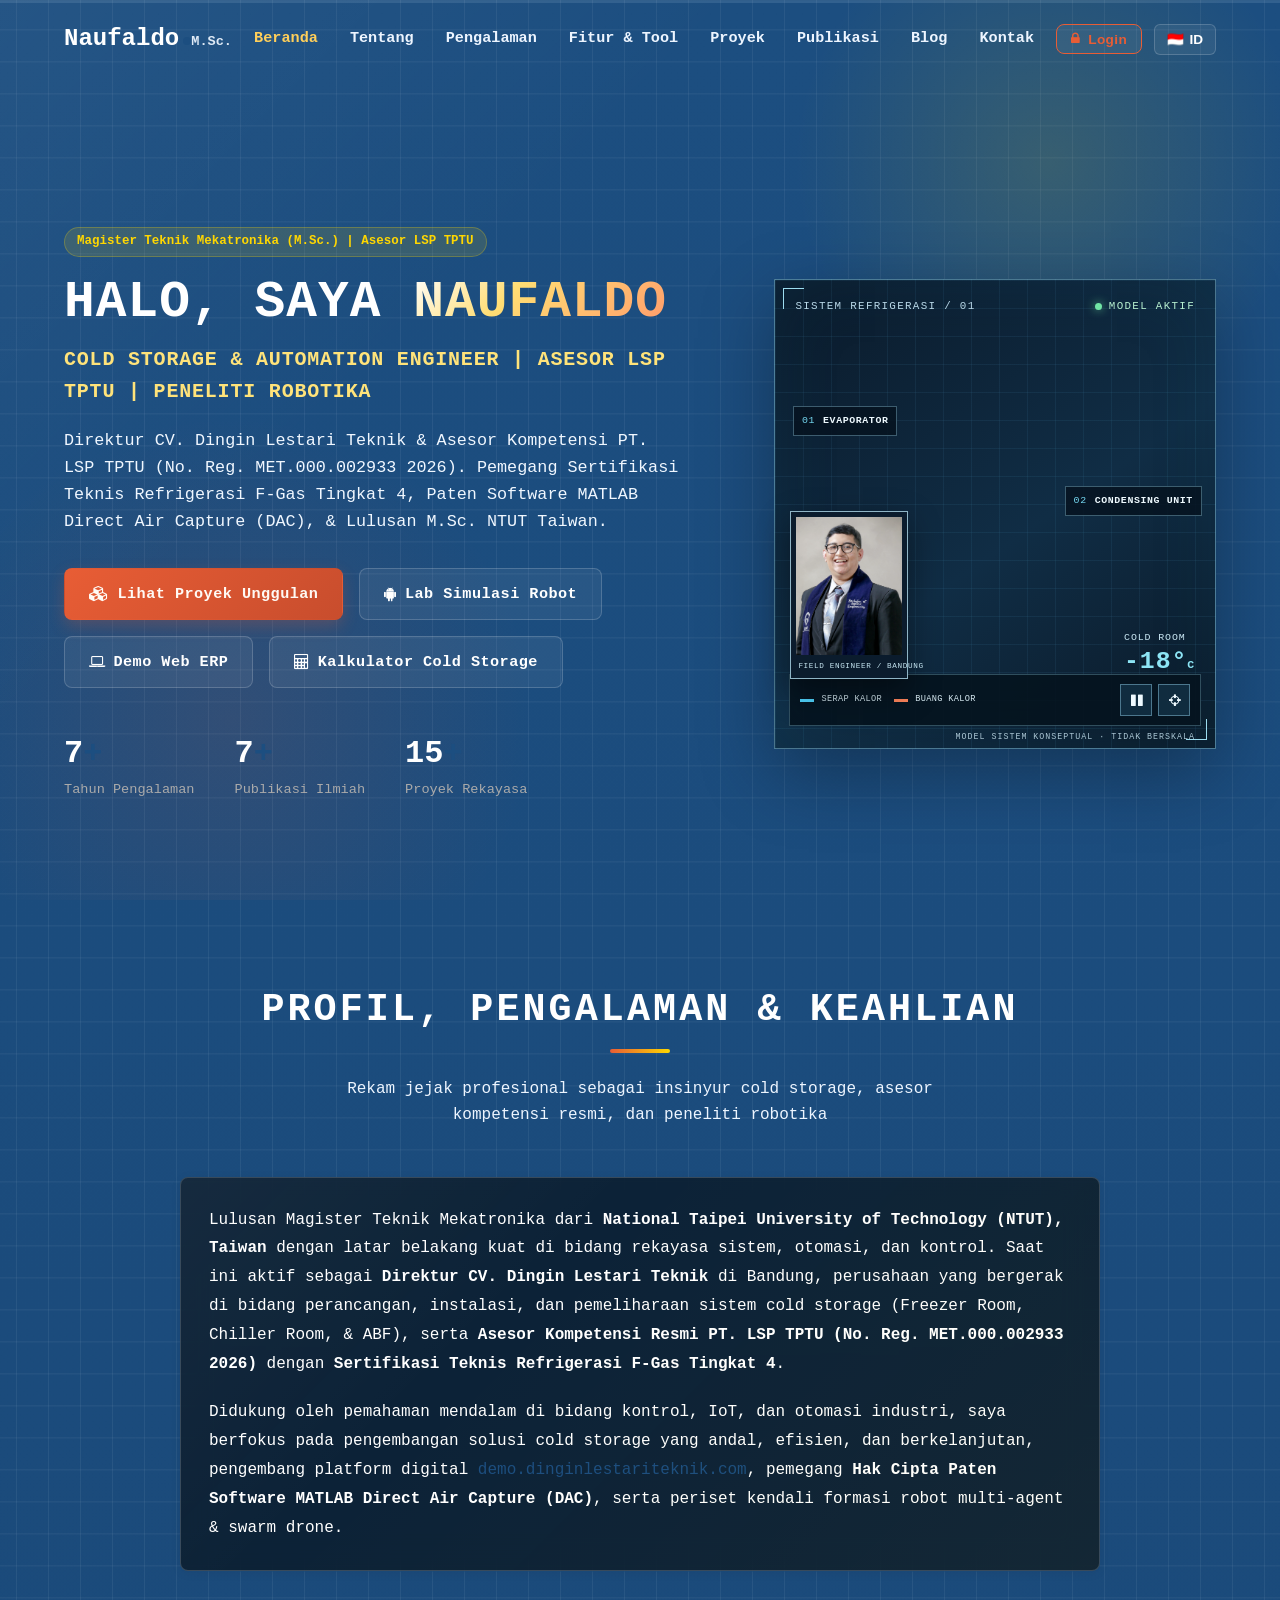
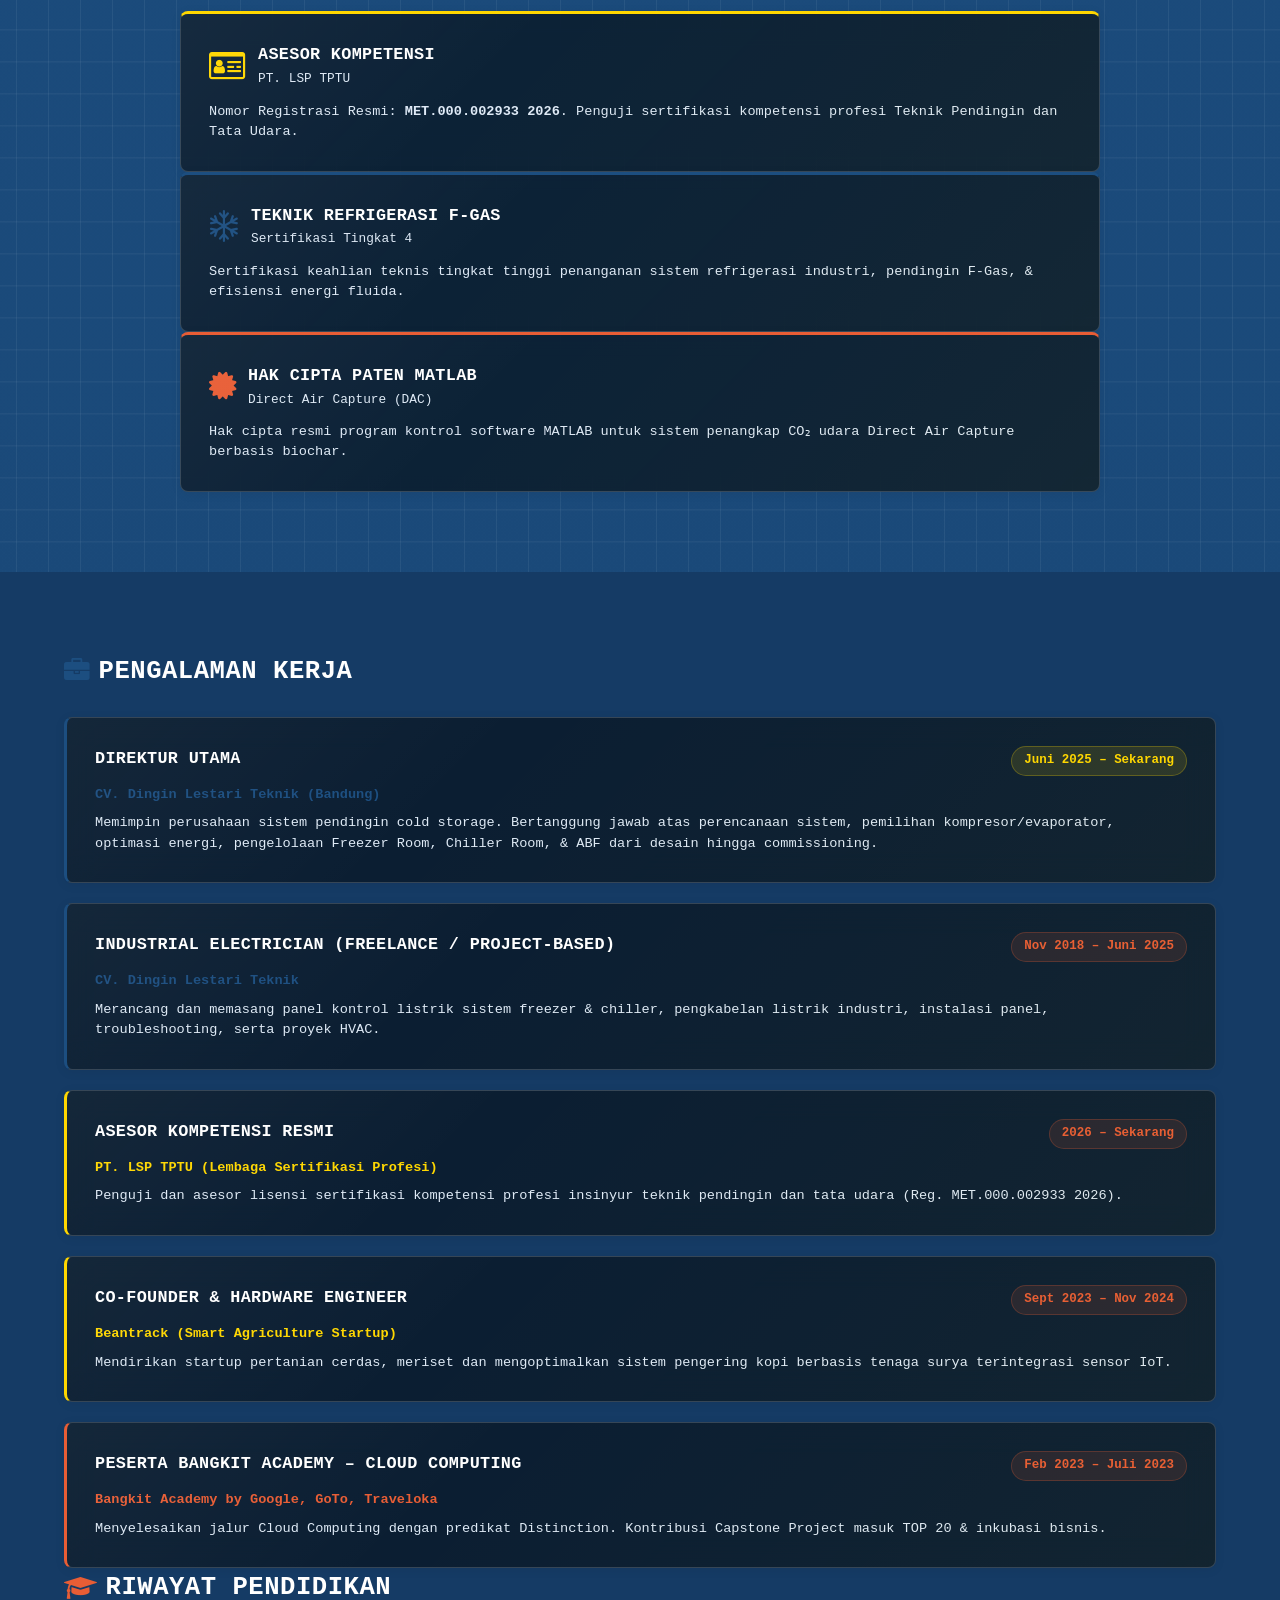
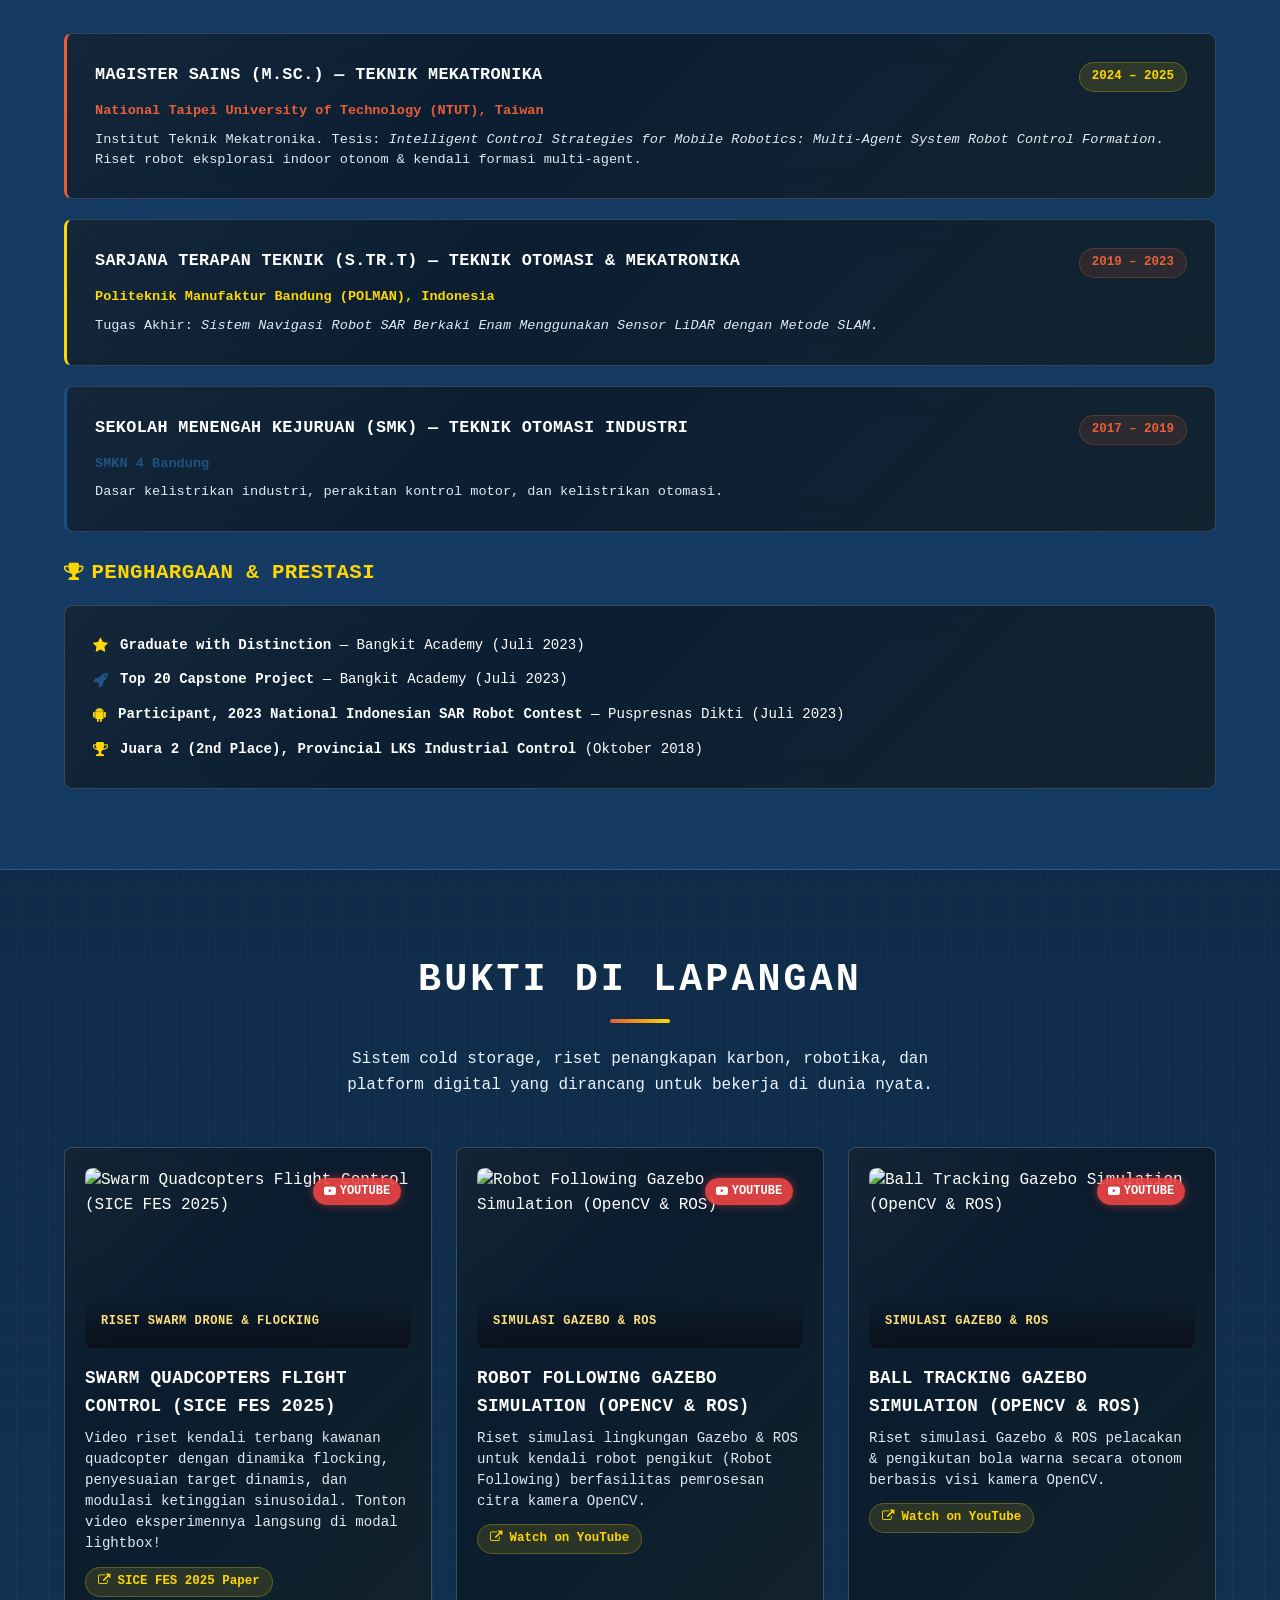
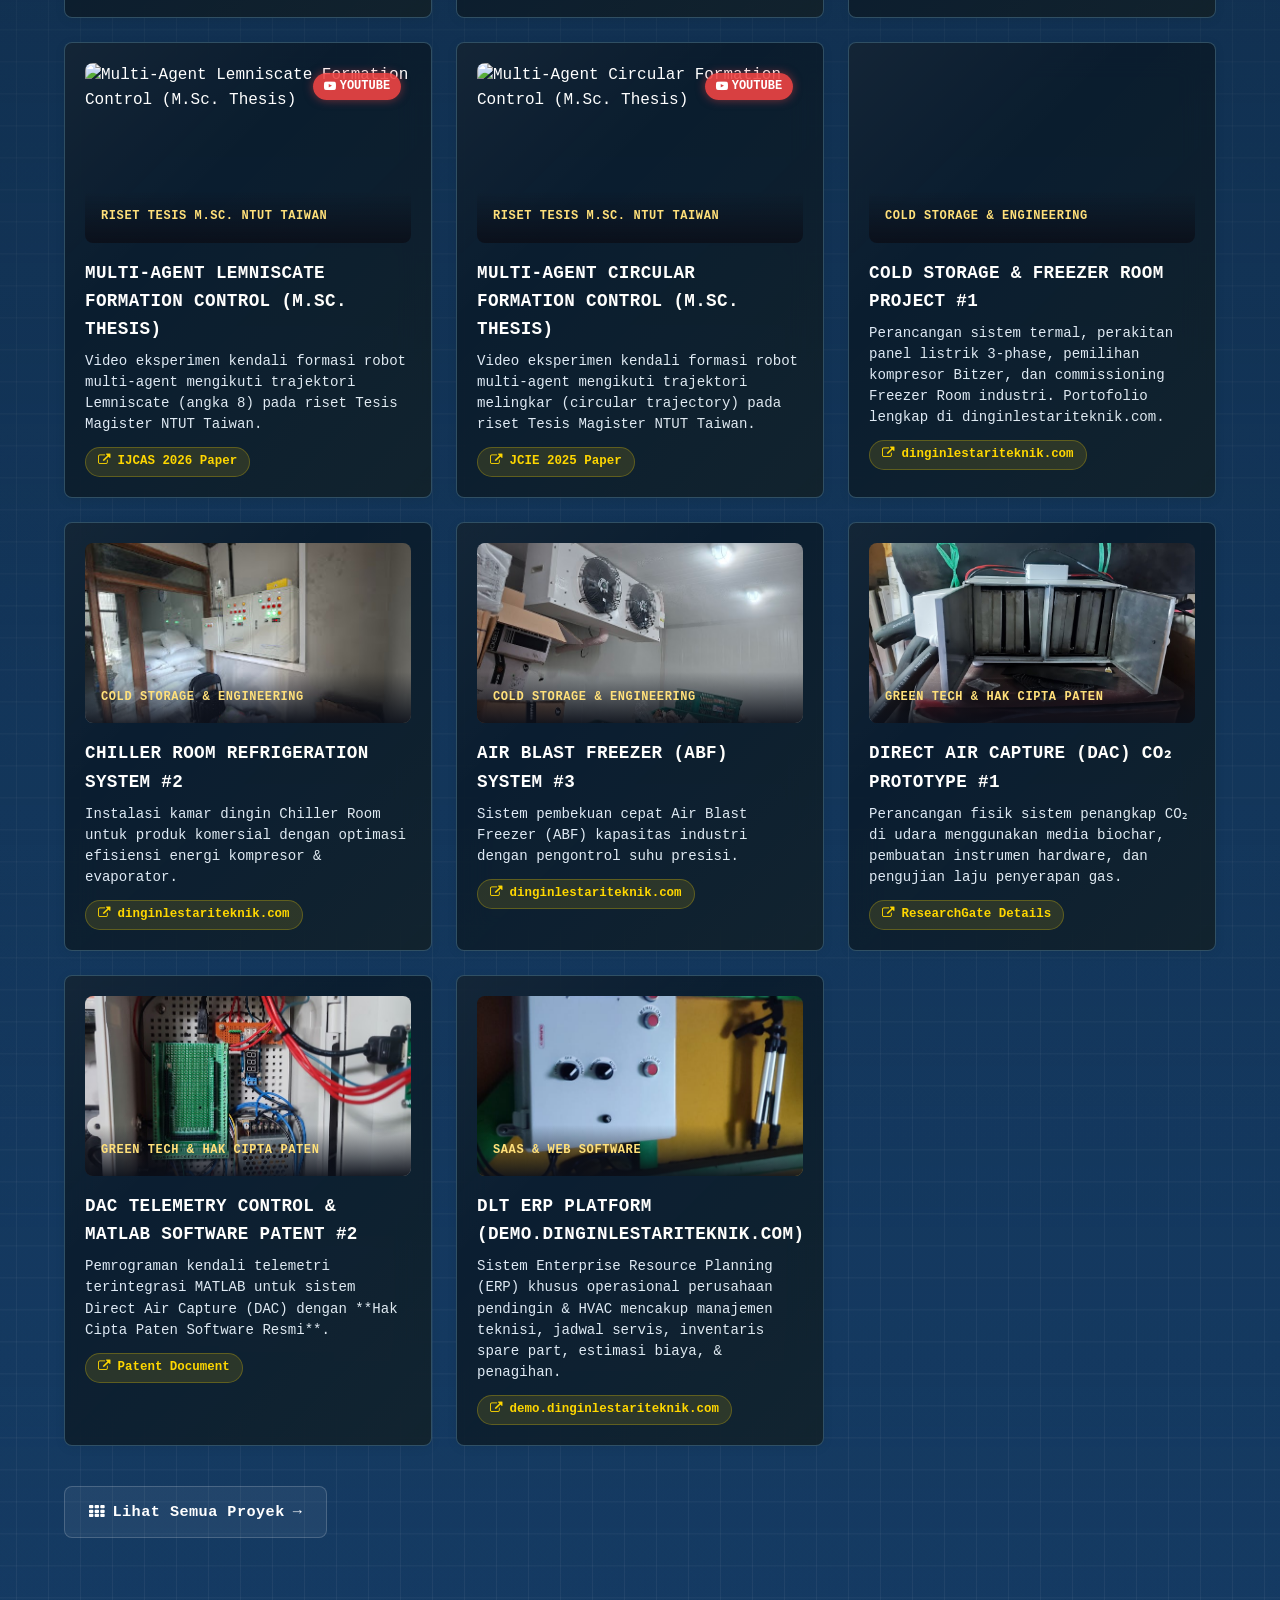
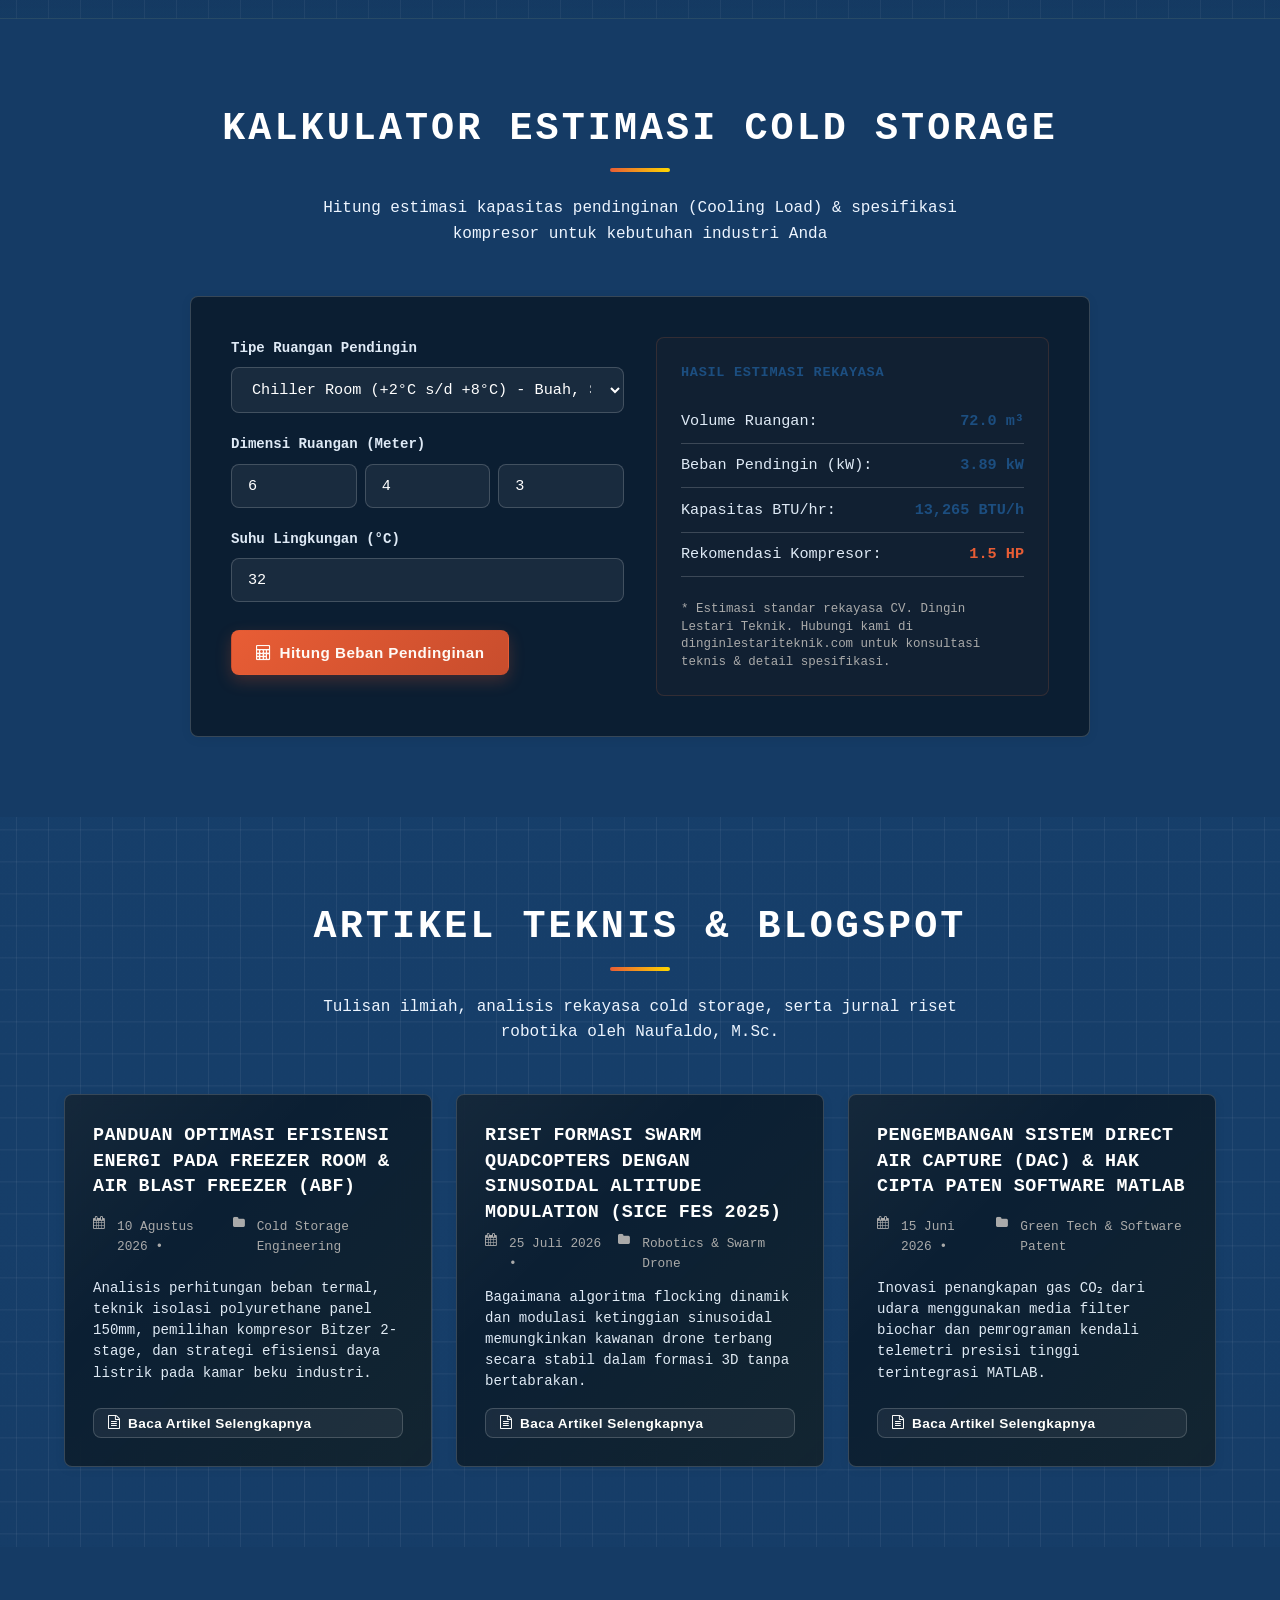
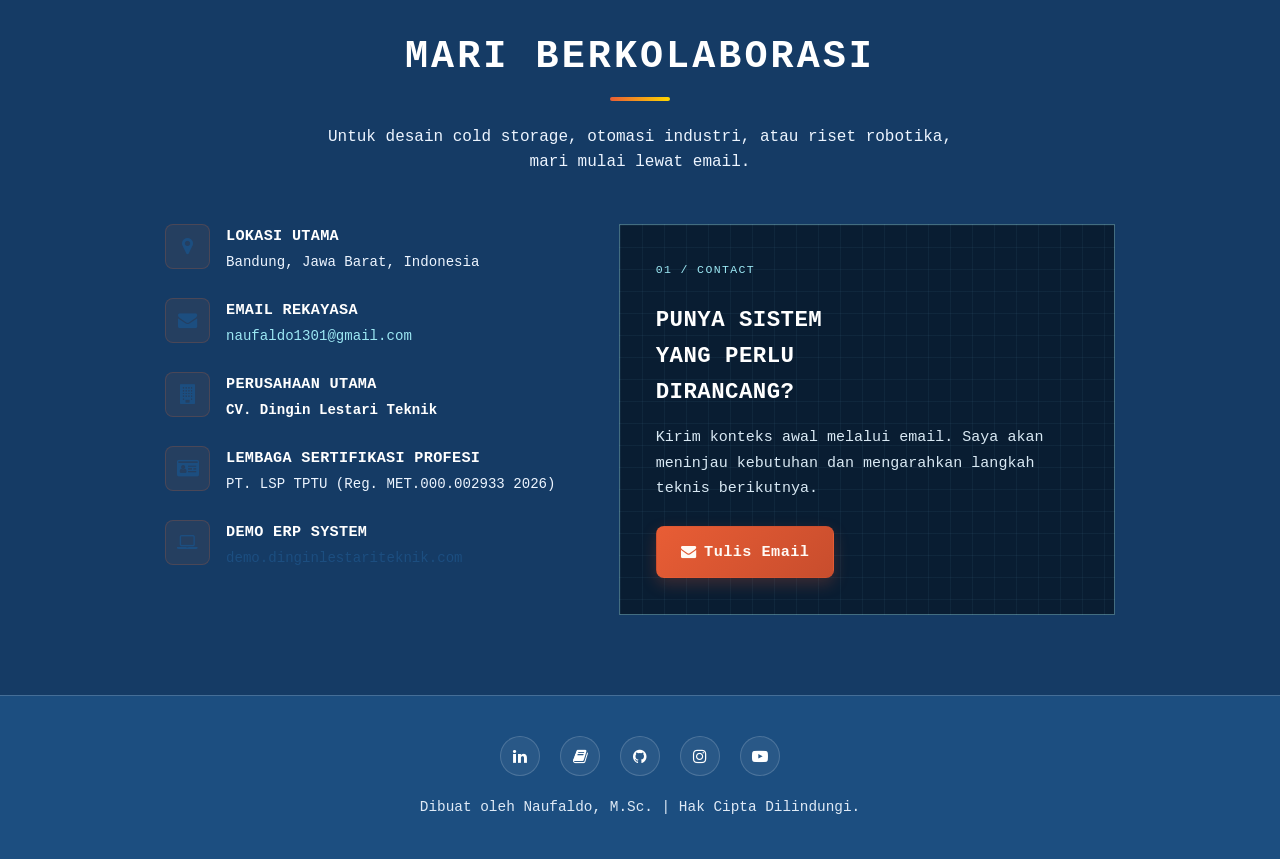
==== commit 887083e9: "feat: refresh portfolio with interactive cold storage model" ====
--- a/index.html
+++ b/index.html
@@ -30,9 +30,8 @@
   <link rel="alternate" hreflang="x-default" href="https://naufaldo.github.io/Naufaldo/">
 
   <!-- Mobile Browser & Theme Optimization -->
-  <meta name="theme-color" content="#0a0e1a" media="(prefers-color-scheme: dark)">
-  <meta name="theme-color" content="#f8fafc" media="(prefers-color-scheme: light)">
-  <meta name="color-scheme" content="dark light">
+  <meta name="theme-color" content="#0a0e1a">
+  <meta name="color-scheme" content="dark">
 
   <!-- Geo Location Meta Tags -->
   <meta name="geo.region" content="ID-JB">
@@ -323,7 +322,9 @@
   </script>
 </head>
 
-<body>
+<body class="portfolio-home">
+
+  <div class="scroll-progress" aria-hidden="true"><span id="scrollProgressBar"></span></div>
 
   <!-- Navigation Bar -->
   <nav class="navbar" id="navbar">
@@ -348,9 +349,6 @@
         <button onclick="openCmsModal()" class="btn btn-outline btn-sm"
           style="border-color:var(--accent-purple); color:var(--accent-purple);" title="Login Admin Portal">
           <i class="fa fa-lock"></i> Login
-        </button>
-        <button class="theme-toggle-btn" id="themeToggleBtn" title="Toggle Light / Dark Mode" aria-label="Toggle Theme">
-          <i class="fa fa-sun-o"></i>
         </button>
         <button class="lang-toggle-btn" id="langToggleBtn" title="Switch Language">
           <span>🇮🇩</span> ID
@@ -383,8 +381,8 @@
         </p>
 
         <div class="hero-cta">
-          <a href="#contact" class="btn btn-primary">
-            <i class="fa fa-envelope"></i> <span data-i18n="hero-btn-contact">Hubungi Saya</span>
+          <a href="#projects" class="btn btn-primary">
+            <i class="fa fa-cubes"></i> <span data-i18n="hero-btn-projects">Lihat Proyek Unggulan</span>
           </a>
           <a href="robotics-sim.html" class="btn btn-outline">
             <i class="fa fa-android"></i> <span data-i18n="hero-btn-sim">Lab Simulasi Robot</span>
@@ -413,27 +411,30 @@
         </div>
       </div>
 
-      <!-- Avatar Frame with Floating Badges -->
+      <!-- Interactive cold-storage system model -->
       <div class="hero-image-container">
-        <div class="hero-avatar-wrapper">
-          <img src="img/Pas Fotos.JPG" alt="Naufaldo, M.Sc. - Asesor LSP TPTU & Cold Storage Engineer"
-            class="hero-avatar-img" width="480" height="600" fetchpriority="high" decoding="async">
-
-          <div class="hero-badge-float">
-            <i class="fa fa-certificate fa-2x" style="color:var(--accent-amber);"></i>
-            <div>
-              <div style="font-size:0.75rem; color:var(--text-secondary);">Asesor Resmi BNSP</div>
-              <div style="font-size:0.85rem; font-weight:700;">PT. LSP TPTU (Reg. 2026)</div>
-            </div>
-          </div>
-
-          <div class="hero-badge-float-2">
-            <i class="fa fa-snowflake-o fa-2x" style="color:var(--primary-cyan);"></i>
-            <div>
-              <div style="font-size:0.75rem; color:var(--text-secondary);">Direktur Utama</div>
-              <div style="font-size:0.85rem; font-weight:700;">CV. Dingin Lestari Teknik</div>
-            </div>
-          </div>
+        <div class="cold-scene" id="coldStorageScene" aria-label="Interactive 3D cold storage refrigeration system model">
+          <canvas id="coldStorageCanvas" role="img" aria-label="3D model showing a cold room, evaporator, condensing unit, refrigerant pipes, and moving thermal flow"></canvas>
+          <div class="cold-scene-head">
+            <span class="cold-scene-kicker" data-i18n="scene-kicker">SISTEM REFRIGERASI / 01</span>
+            <span class="cold-scene-live"><i></i><span data-i18n="scene-live">MODEL AKTIF</span></span>
+          </div>
+          <div class="scene-callout scene-callout-evap"><span>01</span><strong>EVAPORATOR</strong></div>
+          <div class="scene-callout scene-callout-cdu"><span>02</span><strong>CONDENSING UNIT</strong></div>
+          <div class="scene-temperature"><span data-i18n="scene-room">COLD ROOM</span><strong>-18°<small>C</small></strong></div>
+          <div class="cold-scene-controls">
+            <span class="scene-legend"><i class="flow-cold"></i><span data-i18n="scene-absorb">SERAP KALOR</span><i class="flow-hot"></i><span data-i18n="scene-reject">BUANG KALOR</span></span>
+            <div class="scene-actions">
+              <button class="scene-control" id="coldFlowToggle" type="button" aria-label="Pause thermal flow" title="Pause thermal flow"><i class="fa fa-pause"></i></button>
+              <button class="scene-control" id="coldViewReset" type="button" aria-label="Reset 3D view" title="Reset 3D view"><i class="fa fa-crosshairs"></i></button>
+            </div>
+          </div>
+          <p class="scene-caption" data-i18n="scene-caption">MODEL SISTEM KONSEPTUAL · TIDAK BERSKALA</p>
+        </div>
+        <div class="hero-portrait-frame">
+          <img src="img/Pas Fotos.JPG" alt="Naufaldo, M.Sc. - Cold Storage Engineer dan Asesor LSP TPTU"
+            class="hero-portrait" width="480" height="600" fetchpriority="high" decoding="async">
+          <span data-i18n="portrait-caption">FIELD ENGINEER / BANDUNG</span>
         </div>
       </div>
     </div>
@@ -704,16 +705,20 @@
     </div>
   </section>
 
-  <!-- Blogspot & Technical Article Section -->
-  <section class="section-padding" id="blog">
-    <div class="container">
-      <h2 class="section-title" data-i18n="blog-title">Artikel Teknis & Blogspot</h2>
+  <!-- Featured Projects Overview -->
+  <section class="section-padding featured-work" id="projects">
+    <div class="container text-center">
+      <h2 class="section-title" data-i18n="featured-title">Bukti di Lapangan</h2>
       <div class="divider"></div>
-      <p class="section-subtitle" data-i18n="blog-sub">
-        Tulisan ilmiah, analisis rekayasa cold storage, serta jurnal riset robotika oleh Naufaldo, M.Sc.
+      <p class="section-subtitle" data-i18n="featured-sub">
+        Sistem cold storage, riset penangkapan karbon, robotika, dan platform digital yang dirancang untuk bekerja di dunia nyata.
       </p>
-
-      <div class="blog-grid" id="blogContainer"></div>
+      <div class="projects-grid" id="projectsGrid"></div>
+      <div style="margin-top: 2.5rem;">
+        <a href="projects.html" class="btn btn-outline">
+          <i class="fa fa-th"></i> <span data-i18n="featured-all">Lihat Semua Proyek</span> &rarr;
+        </a>
+      </div>
     </div>
   </section>
 
@@ -805,22 +810,15 @@
     </div>
   </section>
 
-  <!-- Featured Projects Overview -->
-  <section class="section-padding">
-    <div class="container text-center">
-      <h2 class="section-title">Sorotan Proyek & Inovasi</h2>
+  <!-- Blogspot & Technical Article Section -->
+  <section class="section-padding" id="blog">
+    <div class="container">
+      <h2 class="section-title" data-i18n="blog-title">Artikel Teknis & Blogspot</h2>
       <div class="divider"></div>
-      <p class="section-subtitle">
-        Sistem Cold Storage Industri, Paten Direct Air Capture (DAC), Swarm Drone, dan Platform Web ERP
+      <p class="section-subtitle" data-i18n="blog-sub">
+        Tulisan ilmiah, analisis rekayasa cold storage, serta jurnal riset robotika oleh Naufaldo, M.Sc.
       </p>
-
-      <div class="projects-grid" id="projectsGrid"></div>
-
-      <div style="margin-top: 2.5rem;">
-        <a href="projects.html" class="btn btn-outline">
-          <i class="fa fa-th"></i> Lihat Galeri Proyek Lengkap &rarr;
-        </a>
-      </div>
+      <div class="blog-grid" id="blogContainer"></div>
     </div>
   </section>
 
@@ -848,7 +846,7 @@
             <div class="contact-icon"><i class="fa fa-envelope"></i></div>
             <div class="contact-text">
               <h4 data-i18n="contact-email-title">Email Rekayasa</h4>
-              <p>naufaldo1301@gmail.com</p>
+              <p><a href="mailto:naufaldo1301@gmail.com">naufaldo1301@gmail.com</a></p>
             </div>
           </div>
 
@@ -879,6 +877,17 @@
           </div>
         </div>
 
+        <aside class="contact-cta-panel">
+          <span class="contact-cta-index">01 / CONTACT</span>
+          <h3 data-i18n="contact-cta-title">Punya sistem yang perlu dirancang?</h3>
+          <p data-i18n="contact-cta-text">Kirim konteks awal melalui email. Saya akan meninjau kebutuhan dan mengarahkan langkah teknis berikutnya.</p>
+          <a class="btn btn-primary" href="mailto:naufaldo1301@gmail.com">
+            <i class="fa fa-envelope"></i> <span data-i18n="contact-cta-btn">Tulis Email</span>
+          </a>
+        </aside>
+      </div>
+    </div>
+  </section>
 
   <!-- Footer -->
   <footer class="footer">
@@ -1034,6 +1043,9 @@
     </div>
   </div>
 
+  <script src="https://cdn.jsdelivr.net/npm/three@0.128.0/build/three.min.js"></script>
+  <script src="https://cdn.jsdelivr.net/npm/three@0.128.0/examples/js/controls/OrbitControls.js"></script>
+  <script src="js/cold-storage-scene.js"></script>
   <script src="js/app.js"></script>
 </body>
 
--- a/css/style.css
+++ b/css/style.css
@@ -3,68 +3,68 @@
    Glassmorphism, Vibrant Colors, responsive layouts & Admin CMS Styling
    ========================================================================== */
 
-@import url('https://fonts.googleapis.com/css2?family=Inter:wght@300;400;500;600;700;800&family=Outfit:wght@400;600;700;800&display=swap');
+@import url('https://fonts.googleapis.com/css2?family=Inter:wght@300;400;500;600;700;800&display=swap');
 
 :root {
-  --bg-dark: #0b0f19;
-  --bg-secondary: #111827;
-  --bg-card: rgba(17, 24, 39, 0.75);
-  --border-color: rgba(255, 255, 255, 0.1);
-  --border-glow: rgba(0, 242, 254, 0.3);
-
-  --primary-cyan: #00f2fe;
-  --primary-blue: #4facfe;
-  --accent-purple: #8b5cf6;
-  --accent-emerald: #10b981;
-  --accent-amber: #f59e0b;
-
-  --text-main: #f3f4f6;
+  --bg-dark: #1c4e80;
+  --bg-secondary: #153b65;
+  --bg-card: rgba(9, 24, 38, 0.8);
+  --border-color: rgba(255, 255, 255, 0.18);
+  --border-glow: rgba(255, 215, 0, 0.38);
+
+  --primary-cyan: #1c4e80;
+  --primary-blue: #1c4e80;
+  --accent-purple: #e85d35;
+  --accent-emerald: #ffd700;
+  --accent-amber: #ffd700;
+
+  --text-main: #ffffff;
   --text-heading: #ffffff;
-  --text-secondary: #9ca3af;
-  --text-dim: #6b7280;
-
-  --font-heading: 'Outfit', sans-serif;
-  --font-body: 'Inter', sans-serif;
-
-  --radius-lg: 16px;
-  --radius-md: 10px;
+  --text-secondary: #dfeaf6;
+  --text-dim: #aaaaaa;
+
+  --font-heading: 'Consolas', 'Monaco', 'Courier New', monospace;
+  --font-body: 'Consolas', 'Monaco', 'Courier New', monospace;
+
+  --radius-lg: 8px;
+  --radius-md: 8px;
   --radius-sm: 6px;
-  
-  --transition: all 0.3s ease;
-
-  --card-shadow: 0 10px 30px rgba(0, 0, 0, 0.4);
-  --navbar-bg: rgba(11, 15, 25, 0.85);
-  --input-bg: rgba(255, 255, 255, 0.05);
-  --modal-bg: #111827;
-  --math-card-bg: rgba(0, 0, 0, 0.45);
-  --theory-box-bg: rgba(15, 23, 42, 0.65);
-}
-
-/* Light Theme: Clean Academic & High-Tech Minimalist Engineering */
+
+  --transition: all 0.15s ease;
+
+  --card-shadow: 0 2px 12px rgba(0, 0, 0, 0.06);
+  --navbar-bg: rgba(13, 28, 46, 0.82);
+  --input-bg: rgba(255, 255, 255, 0.06);
+  --modal-bg: #102842;
+  --math-card-bg: rgba(255, 255, 255, 0.04);
+  --theory-box-bg: rgba(255, 255, 255, 0.03);
+}
+
+/* Light theme remains blueprint-toned to preserve the engineering system */
 [data-theme="light"] {
-  --bg-dark: #f8fafc;
-  --bg-secondary: #ffffff;
-  --bg-card: rgba(255, 255, 255, 0.90);
-  --border-color: rgba(203, 213, 225, 0.85);
-  --border-glow: rgba(8, 145, 178, 0.35);
-
-  --primary-cyan: #0891b2;
-  --primary-blue: #2563eb;
-  --accent-purple: #7c3aed;
-  --accent-emerald: #059669;
-  --accent-amber: #d97706;
-
-  --text-main: #1e293b;
-  --text-heading: #0f172a;
-  --text-secondary: #475569;
-  --text-dim: #64748b;
-
-  --card-shadow: 0 8px 24px rgba(15, 23, 42, 0.06), 0 2px 6px rgba(15, 23, 42, 0.04);
-  --navbar-bg: rgba(255, 255, 255, 0.92);
-  --input-bg: #ffffff;
-  --modal-bg: #ffffff;
-  --math-card-bg: #f1f5f9;
-  --theory-box-bg: rgba(255, 255, 255, 0.95);
+  --bg-dark: #dfeaf5;
+  --bg-secondary: #cfe0f2;
+  --bg-card: rgba(16, 31, 48, 0.8);
+  --border-color: rgba(255, 255, 255, 0.18);
+  --border-glow: rgba(255, 215, 0, 0.35);
+
+  --primary-cyan: #1c4e80;
+  --primary-blue: #1c4e80;
+  --accent-purple: #e85d35;
+  --accent-emerald: #ffd700;
+  --accent-amber: #ffd700;
+
+  --text-main: #ffffff;
+  --text-heading: #ffffff;
+  --text-secondary: #dfeaf6;
+  --text-dim: #aaaaaa;
+
+  --card-shadow: 0 2px 12px rgba(0, 0, 0, 0.06);
+  --navbar-bg: rgba(14, 29, 46, 0.78);
+  --input-bg: rgba(255, 255, 255, 0.08);
+  --modal-bg: #102842;
+  --math-card-bg: rgba(255, 255, 255, 0.04);
+  --theory-box-bg: rgba(255, 255, 255, 0.04);
 }
 
 * {
@@ -74,7 +74,12 @@
 }
 
 body {
-  background-color: var(--bg-dark);
+  background:
+    linear-gradient(rgba(255,255,255,0.06) 1px, transparent 1px),
+    linear-gradient(90deg, rgba(255,255,255,0.06) 1px, transparent 1px),
+    linear-gradient(180deg, var(--bg-dark) 0%, var(--bg-secondary) 100%);
+  background-size: 32px 32px, 32px 32px, 100% 100%;
+  background-position: center center, center center, center;
   color: var(--text-main);
   font-family: var(--font-body);
   line-height: 1.6;
@@ -86,6 +91,8 @@
   font-family: var(--font-heading);
   font-weight: 700;
   color: var(--text-heading);
+  letter-spacing: 0.02em;
+  text-transform: uppercase;
 }
 
 a {
@@ -104,12 +111,33 @@
   margin: 0 auto;
 }
 
+.scroll-progress {
+  position: fixed;
+  z-index: 1001;
+  top: 0;
+  left: 0;
+  width: 100%;
+  height: 3px;
+  pointer-events: none;
+  background: rgba(200, 229, 242, 0.12);
+}
+
+.scroll-progress span {
+  display: block;
+  width: 100%;
+  height: 100%;
+  background: linear-gradient(90deg, #76dff3, #ffd36b, #f28c64);
+  transform: scaleX(0);
+  transform-origin: left center;
+  will-change: transform;
+}
+
 .section-padding {
   padding: 5rem 0;
 }
 
 .text-gradient {
-  background: linear-gradient(135deg, var(--primary-cyan) 0%, var(--primary-blue) 50%, var(--accent-purple) 100%);
+  background: linear-gradient(135deg, #ffffff 0%, #ffdd73 38%, #ff9a6b 100%);
   -webkit-background-clip: text;
   -webkit-text-fill-color: transparent;
 }
@@ -123,49 +151,57 @@
   padding: 1.75rem;
   box-shadow: var(--card-shadow);
   transition: var(--transition);
+  position: relative;
+  overflow: hidden;
+}
+
+.glass-card::before {
+  content: "";
+  position: absolute;
+  inset: 0;
+  background: linear-gradient(135deg, rgba(255,255,255,0.04), transparent 35%, rgba(255,215,0,0.03));
+  pointer-events: none;
 }
 
 .glass-card:hover {
   border-color: var(--border-glow);
-  box-shadow: 0 10px 30px rgba(0, 242, 254, 0.15);
-  transform: translateY(-4px);
-}
-
-[data-theme="light"] .glass-card:hover {
-  box-shadow: 0 12px 28px rgba(8, 145, 178, 0.12);
+  box-shadow: 0 6px 16px rgba(0, 0, 0, 0.15);
+  transform: translateY(-2px);
 }
 
 .btn {
   display: inline-flex;
   align-items: center;
   gap: 0.5rem;
-  padding: 0.75rem 1.5rem;
+  padding: 0.8rem 1.5rem;
   border-radius: var(--radius-md);
   font-weight: 600;
   font-size: 0.95rem;
   cursor: pointer;
-  border: none;
+  border: 1px solid transparent;
   transition: var(--transition);
+  letter-spacing: 0.03em;
 }
 
 .btn-primary {
-  background: linear-gradient(135deg, var(--primary-cyan), var(--primary-blue));
-  color: #ffffff;
+  background: linear-gradient(135deg, var(--accent-purple), #c84d2d);
+  color: #fffaf5;
   font-weight: 700;
+  box-shadow: 0 6px 16px rgba(232, 93, 53, 0.24);
 }
 
 [data-theme="dark"] .btn-primary {
-  color: #0b0f19;
+  color: #fffaf5;
 }
 
 .btn-primary:hover {
-  box-shadow: 0 0 20px rgba(0, 242, 254, 0.4);
-  transform: translateY(-2px);
-  color: #ffffff;
+  box-shadow: 0 8px 18px rgba(232, 93, 53, 0.32);
+  transform: translateY(-1px);
+  color: #fffaf5;
 }
 
 [data-theme="dark"] .btn-primary:hover {
-  color: #0b0f19;
+  color: #fffaf5;
 }
 
 .btn-outline {
@@ -175,9 +211,9 @@
 }
 
 .btn-outline:hover {
-  border-color: var(--primary-cyan);
-  color: var(--primary-cyan);
-  background: rgba(0, 242, 254, 0.08);
+  border-color: var(--accent-purple);
+  color: var(--accent-purple);
+  background: rgba(232, 93, 53, 0.08);
 }
 
 .btn-sm {
@@ -191,15 +227,15 @@
   border-radius: 50px;
   font-size: 0.78rem;
   font-weight: 600;
-  background: rgba(0, 242, 254, 0.1);
-  color: var(--primary-cyan);
-  border: 1px solid rgba(0, 242, 254, 0.25);
+  background: rgba(232, 93, 53, 0.12);
+  color: var(--accent-purple);
+  border: 1px solid rgba(232, 93, 53, 0.25);
 }
 
 .badge-purple {
-  background: rgba(139, 92, 246, 0.1);
-  color: var(--accent-purple);
-  border-color: rgba(139, 92, 246, 0.25);
+  background: rgba(255, 215, 0, 0.12);
+  color: var(--accent-amber);
+  border-color: rgba(255, 215, 0, 0.25);
 }
 
 /* Navbar */
@@ -251,13 +287,13 @@
 }
 
 .nav-link {
-  color: var(--text-secondary);
-  font-weight: 500;
+  color: #edf5ff;
+  font-weight: 700;
   font-size: 0.95rem;
 }
 
 .nav-link:hover, .nav-link.active {
-  color: var(--primary-cyan);
+  color: #ffcf5a;
 }
 
 .nav-actions {
@@ -266,7 +302,7 @@
   gap: 0.75rem;
 }
 
-.lang-toggle-btn, .theme-toggle-btn {
+.lang-toggle-btn {
   background: var(--input-bg);
   border: 1px solid var(--border-color);
   color: var(--text-main);
@@ -282,16 +318,9 @@
   transition: var(--transition);
 }
 
-.lang-toggle-btn:hover, .theme-toggle-btn:hover {
+.lang-toggle-btn:hover {
   border-color: var(--primary-cyan);
   color: var(--primary-cyan);
-}
-
-.theme-toggle-btn {
-  width: 36px;
-  height: 34px;
-  padding: 0;
-  font-size: 0.95rem;
 }
 
 .mobile-nav-toggle {
@@ -310,13 +339,17 @@
   display: flex;
   align-items: center;
   position: relative;
-  background: radial-gradient(circle at 10% 20%, rgba(0, 242, 254, 0.08) 0%, transparent 40%),
-              radial-gradient(circle at 90% 80%, rgba(139, 92, 246, 0.08) 0%, transparent 40%);
+  background:
+    linear-gradient(135deg, rgba(255,255,255,0.04), transparent 35%),
+    radial-gradient(circle at 82% 18%, rgba(255, 215, 0, 0.12), transparent 20%),
+    radial-gradient(circle at 18% 80%, rgba(232, 93, 53, 0.11), transparent 24%);
 }
 
 [data-theme="light"] .hero {
-  background: radial-gradient(circle at 10% 20%, rgba(8, 145, 178, 0.07) 0%, transparent 40%),
-              radial-gradient(circle at 90% 80%, rgba(124, 58, 237, 0.06) 0%, transparent 40%);
+  background:
+    linear-gradient(135deg, rgba(255,255,255,0.04), transparent 35%),
+    radial-gradient(circle at 82% 18%, rgba(255, 215, 0, 0.10), transparent 20%),
+    radial-gradient(circle at 18% 80%, rgba(232, 93, 53, 0.10), transparent 24%);
 }
 
 .hero-grid {
@@ -338,14 +371,15 @@
 
 .hero-subtitle {
   font-size: 1.25rem;
-  color: var(--primary-cyan);
-  font-weight: 600;
+  color: #ffe37a;
+  font-weight: 700;
   margin-bottom: 1.25rem;
+  letter-spacing: 0.04em;
 }
 
 .hero-desc {
   font-size: 1.05rem;
-  color: var(--text-secondary);
+  color: #f0f7ff;
   margin-bottom: 2rem;
   max-width: 620px;
 }
@@ -383,21 +417,267 @@
   color: var(--text-dim);
 }
 
-/* Avatar Frame */
-.hero-avatar-wrapper {
+/* Interactive cold-storage hero model */
+.hero-image-container {
   position: relative;
-  width: 320px;
-  height: 380px;
+  min-width: 0;
+}
+
+.cold-scene {
+  position: relative;
+  width: min(100%, 560px);
+  height: 470px;
   margin: 0 auto;
-}
-
-.hero-avatar-img {
+  overflow: hidden;
+  isolation: isolate;
+  border: 1px solid rgba(133, 202, 232, 0.52);
+  background:
+    linear-gradient(rgba(74, 148, 191, 0.1) 1px, transparent 1px),
+    linear-gradient(90deg, rgba(74, 148, 191, 0.1) 1px, transparent 1px),
+    linear-gradient(145deg, #0b1c2d 5%, #102d45 55%, #0a1927 100%);
+  background-size: 28px 28px, 28px 28px, auto;
+  box-shadow: 0 24px 70px rgba(0, 0, 0, 0.3), inset 0 0 70px rgba(27, 119, 160, 0.12);
+}
+
+.cold-scene::before,
+.cold-scene::after {
+  position: absolute;
+  z-index: 1;
+  width: 20px;
+  height: 20px;
+  content: "";
+  pointer-events: none;
+}
+
+.cold-scene::before {
+  top: 8px;
+  left: 8px;
+  border-top: 1px solid #9dddf0;
+  border-left: 1px solid #9dddf0;
+}
+
+.cold-scene::after {
+  right: 8px;
+  bottom: 8px;
+  border-right: 1px solid #9dddf0;
+  border-bottom: 1px solid #9dddf0;
+}
+
+#coldStorageCanvas {
+  position: absolute;
+  inset: 0;
   width: 100%;
   height: 100%;
+  display: block;
+  touch-action: none;
+  cursor: grab;
+}
+
+.cold-scene:active #coldStorageCanvas {
+  cursor: grabbing;
+}
+
+.cold-scene-head,
+.cold-scene-controls,
+.scene-caption,
+.scene-callout,
+.scene-temperature {
+  position: absolute;
+  z-index: 2;
+  color: #effaff;
+  font-family: var(--font-heading);
+}
+
+.cold-scene-head {
+  top: 18px;
+  right: 20px;
+  left: 20px;
+  display: flex;
+  align-items: center;
+  justify-content: space-between;
+  gap: 12px;
+  font-size: 0.68rem;
+  letter-spacing: 0.12em;
+}
+
+.cold-scene-kicker {
+  color: #b9d8e8;
+}
+
+.cold-scene-live {
+  display: inline-flex;
+  align-items: center;
+  gap: 7px;
+  color: #b7f0d0;
+}
+
+.cold-scene-live i {
+  width: 7px;
+  height: 7px;
+  border-radius: 50%;
+  background: #71e5a5;
+  box-shadow: 0 0 10px rgba(113, 229, 165, 0.8);
+}
+
+.scene-callout {
+  display: flex;
+  align-items: center;
+  gap: 8px;
+  padding: 6px 8px;
+  border: 1px solid rgba(149, 211, 235, 0.38);
+  background: rgba(5, 19, 31, 0.84);
+  font-size: 0.62rem;
+  letter-spacing: 0.06em;
+  white-space: nowrap;
+}
+
+.scene-callout span {
+  color: #75d8f1;
+}
+
+.scene-callout-evap {
+  top: 27%;
+  left: 4%;
+}
+
+.scene-callout-cdu {
+  top: 44%;
+  right: 3%;
+}
+
+.scene-temperature {
+  right: 20px;
+  bottom: 74px;
+  display: flex;
+  flex-direction: column;
+  gap: 3px;
+  color: #cbe9f5;
+  font-size: 0.62rem;
+  letter-spacing: 0.09em;
+}
+
+.scene-temperature strong {
+  color: #8de5f5;
+  font-size: 1.55rem;
+  line-height: 1;
+}
+
+.scene-temperature small {
+  font-size: 0.72rem;
+}
+
+.cold-scene-controls {
+  right: 14px;
+  bottom: 22px;
+  left: 14px;
+  display: flex;
+  align-items: center;
+  justify-content: space-between;
+  gap: 10px;
+  padding: 9px 10px;
+  border: 1px solid rgba(149, 211, 235, 0.3);
+  background: rgba(5, 19, 31, 0.9);
+}
+
+.scene-legend {
+  display: flex;
+  align-items: center;
+  gap: 7px;
+  color: #d7eaf2;
+  font-size: 0.54rem;
+  letter-spacing: 0.04em;
+}
+
+.scene-legend i {
+  width: 14px;
+  height: 3px;
+  flex: 0 0 auto;
+}
+
+.flow-cold {
+  background: #50d5ff;
+}
+
+.flow-hot {
+  margin-left: 5px;
+  background: #ff855c;
+}
+
+.scene-actions {
+  display: flex;
+  gap: 6px;
+}
+
+.scene-control {
+  width: 32px;
+  height: 32px;
+  flex: 0 0 auto;
+  border: 1px solid rgba(149, 211, 235, 0.45);
+  background: rgba(18, 47, 67, 0.9);
+  color: #effaff;
+  cursor: pointer;
+}
+
+.scene-control:hover,
+.scene-control:focus-visible {
+  border-color: #75d8f1;
+  color: #75d8f1;
+  outline: none;
+}
+
+.scene-caption {
+  right: 20px;
+  bottom: 5px;
+  color: #abc6d4;
+  font-size: 0.52rem;
+  letter-spacing: 0.12em;
+}
+
+.hero-portrait-frame {
+  position: absolute;
+  z-index: 3;
+  bottom: 70px;
+  left: 16px;
+  width: 118px;
+  padding: 5px;
+  border: 1px solid rgba(181, 225, 241, 0.78);
+  background: #0b1c2d;
+  box-shadow: 0 12px 30px rgba(0, 0, 0, 0.42);
+}
+
+.hero-portrait {
+  display: block;
+  width: 100%;
+  height: 138px;
   object-fit: cover;
-  border-radius: var(--radius-lg);
-  border: 2px solid var(--border-glow);
-  box-shadow: 0 20px 40px rgba(0, 0, 0, 0.25);
+  object-position: center 28%;
+  filter: saturate(0.72) contrast(1.04);
+}
+
+.hero-portrait-frame span {
+  display: block;
+  padding: 5px 2px 1px;
+  color: #c5e4f0;
+  font-family: var(--font-heading);
+  font-size: 0.48rem;
+  letter-spacing: 0.08em;
+  white-space: nowrap;
+}
+
+.featured-work {
+  position: relative;
+  background: linear-gradient(180deg, rgba(9, 28, 47, 0.62), rgba(9, 28, 47, 0.16));
+  border-top: 1px solid rgba(139, 202, 229, 0.2);
+  border-bottom: 1px solid rgba(139, 202, 229, 0.2);
+}
+
+.featured-work .project-card {
+  border-color: rgba(146, 207, 232, 0.28);
+}
+
+.featured-work .project-card:hover {
+  border-color: #93dced;
+  box-shadow: 0 12px 32px rgba(5, 16, 29, 0.35);
 }
 
 .hero-badge-float {
@@ -432,15 +712,16 @@
 
 /* Section Titles */
 .section-title {
-  font-size: 2.2rem;
+  font-size: clamp(2rem, 3vw, 2.6rem);
   text-align: center;
   margin-bottom: 0.5rem;
   color: var(--text-heading);
+  letter-spacing: 0.08em;
 }
 
 .section-subtitle {
   text-align: center;
-  color: var(--text-secondary);
+  color: #edf5ff;
   max-width: 650px;
   margin: 0 auto 3rem auto;
   font-size: 1rem;
@@ -449,7 +730,7 @@
 .divider {
   width: 60px;
   height: 4px;
-  background: linear-gradient(90deg, var(--primary-cyan), var(--accent-purple));
+  background: linear-gradient(90deg, var(--accent-purple), var(--accent-amber));
   margin: 0 auto 1.5rem auto;
   border-radius: 2px;
 }
@@ -489,16 +770,21 @@
   background: var(--input-bg);
   border: 1px solid var(--border-color);
   border-radius: var(--radius-md);
-  color: var(--text-main);
+  color: #ffffff;
   font-family: inherit;
   font-size: 0.95rem;
   transition: var(--transition);
 }
 
+.form-control::placeholder,
+.form-select::placeholder {
+  color: #d9e9fa;
+}
+
 .form-control:focus, .form-select:focus {
   outline: none;
   border-color: var(--primary-cyan);
-  box-shadow: 0 0 10px rgba(0, 242, 254, 0.2);
+  box-shadow: 0 0 10px rgba(183, 95, 61, 0.2);
 }
 
 .input-row {
@@ -508,8 +794,8 @@
 }
 
 .calc-results-box {
-  background: rgba(0, 242, 254, 0.04);
-  border: 1px solid rgba(0, 242, 254, 0.2);
+  background: rgba(183, 95, 61, 0.04);
+  border: 1px solid rgba(183, 95, 61, 0.2);
   border-radius: var(--radius-md);
   padding: 1.5rem;
   display: flex;
@@ -639,7 +925,7 @@
   font-size: 0.75rem;
   text-transform: uppercase;
   letter-spacing: 0.05em;
-  color: var(--primary-cyan);
+  color: #ffe07a;
   font-weight: 700;
 }
 
@@ -673,8 +959,8 @@
 .contact-icon {
   width: 45px;
   height: 45px;
-  background: rgba(0, 242, 254, 0.1);
-  border: 1px solid rgba(0, 242, 254, 0.25);
+  background: rgba(183, 95, 61, 0.1);
+  border: 1px solid rgba(183, 95, 61, 0.25);
   border-radius: var(--radius-md);
   display: flex;
   align-items: center;
@@ -692,7 +978,61 @@
 
 .contact-text p {
   font-size: 0.88rem;
-  color: var(--text-secondary);
+  color: #edf5ff;
+}
+
+.contact-text a {
+  color: #9ce8f4;
+}
+
+.contact-text a:hover {
+  color: #ffffff;
+}
+
+.contact-cta-panel {
+  align-self: start;
+  padding: 2.25rem;
+  border: 1px solid rgba(147, 220, 237, 0.42);
+  background:
+    linear-gradient(rgba(106, 169, 199, 0.07) 1px, transparent 1px),
+    linear-gradient(90deg, rgba(106, 169, 199, 0.07) 1px, transparent 1px),
+    rgba(8, 25, 42, 0.86);
+  background-size: 22px 22px, 22px 22px, auto;
+}
+
+.contact-cta-index {
+  display: block;
+  margin-bottom: 1.5rem;
+  color: #9ce8f4;
+  font-family: var(--font-heading);
+  font-size: 0.72rem;
+  letter-spacing: 0.12em;
+}
+
+.contact-cta-panel h3 {
+  max-width: 16ch;
+  margin-bottom: 0.9rem;
+  font-size: 1.4rem;
+}
+
+.contact-cta-panel p {
+  margin-bottom: 1.5rem;
+  color: #d9e9f4;
+  font-size: 0.94rem;
+  line-height: 1.7;
+}
+
+/* Scroll reveals */
+.scroll-reveal {
+  opacity: 0;
+  translate: 0 22px;
+  transition: opacity 650ms ease, translate 650ms cubic-bezier(0.2, 0.75, 0.25, 1);
+  transition-delay: var(--reveal-delay, 0ms);
+}
+
+.scroll-reveal.is-visible {
+  opacity: 1;
+  translate: 0 0;
 }
 
 /* Blogspot & Technical Articles System */
@@ -846,12 +1186,12 @@
   width: 40px;
   height: 40px;
   border-radius: 50%;
-  background: var(--input-bg);
-  border: 1px solid var(--border-color);
+  background: rgba(255,255,255,0.06);
+  border: 1px solid rgba(255,255,255,0.16);
   display: flex;
   align-items: center;
   justify-content: center;
-  color: var(--text-main);
+  color: #ffffff;
   transition: var(--transition);
 }
 
@@ -948,8 +1288,49 @@
 }
 
 @media (max-width: 600px) {
+  .cold-scene {
+    height: min(112vw, 430px);
+    min-height: 330px;
+  }
+
+  .scene-callout {
+    font-size: 0.52rem;
+  }
+
+  .scene-legend {
+    flex-wrap: wrap;
+    max-width: 210px;
+    font-size: 0.48rem;
+  }
+
+  .cold-scene-controls {
+    bottom: 20px;
+  }
+
+  .hero-portrait-frame {
+    bottom: 68px;
+    left: 10px;
+    width: 96px;
+  }
+
+  .hero-portrait {
+    height: 108px;
+  }
+
+  .contact-cta-panel {
+    padding: 1.5rem;
+  }
+
   .sim-canvas-wrapper {
     height: 260px;
+  }
+}
+
+@media (prefers-reduced-motion: reduce) {
+  .scroll-reveal {
+    opacity: 1;
+    translate: none;
+    transition: none;
   }
 }
 
@@ -967,7 +1348,7 @@
 }
 
 .sim-form-btn:hover {
-  background: rgba(0, 242, 254, 0.12);
+  background: rgba(183, 95, 61, 0.12);
   border-color: var(--primary-cyan);
   color: var(--primary-cyan);
 }
@@ -977,7 +1358,7 @@
   border-color: transparent;
   color: #ffffff;
   font-weight: 600;
-  box-shadow: 0 0 12px rgba(0, 242, 254, 0.35);
+  box-shadow: 0 0 12px rgba(183, 95, 61, 0.35);
 }
 
 [data-theme="dark"] .sim-form-btn.active {
@@ -1003,7 +1384,7 @@
 }
 
 .wasd-btn:hover {
-  background: rgba(0, 242, 254, 0.15);
+  background: rgba(183, 95, 61, 0.15);
   border-color: var(--primary-cyan);
   color: var(--primary-cyan);
   transform: translateY(-1px);
@@ -1014,7 +1395,7 @@
   background: var(--primary-cyan);
   color: #ffffff;
   border-color: transparent;
-  box-shadow: 0 0 10px rgba(0, 242, 254, 0.5);
+  box-shadow: 0 0 10px rgba(183, 95, 61, 0.5);
 }
 
 /* Range input accent color */
@@ -1036,7 +1417,7 @@
 
 .paper-theory-box[open] {
   border-color: var(--border-glow);
-  box-shadow: 0 4px 20px rgba(0, 242, 254, 0.12);
+  box-shadow: 0 4px 20px rgba(183, 95, 61, 0.12);
 }
 
 .theory-summary {
@@ -1044,7 +1425,7 @@
   align-items: center;
   justify-content: space-between;
   padding: 0.85rem 1.2rem;
-  background: rgba(0, 242, 254, 0.06);
+  background: rgba(183, 95, 61, 0.06);
   cursor: pointer;
   font-weight: 600;
   font-size: 0.92rem;
@@ -1058,7 +1439,7 @@
 }
 
 .theory-summary:hover {
-  background: rgba(0, 242, 254, 0.12);
+  background: rgba(183, 95, 61, 0.12);
 }
 
 .theory-summary .summary-title {
@@ -1087,8 +1468,8 @@
 .paper-meta-badge {
   display: inline-block;
   padding: 0.2rem 0.65rem;
-  background: rgba(139, 92, 246, 0.12);
-  border: 1px solid rgba(139, 92, 246, 0.3);
+  background: rgba(167, 134, 112, 0.12);
+  border: 1px solid rgba(167, 134, 112, 0.3);
   border-radius: 4px;
   color: var(--accent-purple);
   font-size: 0.76rem;
@@ -1145,7 +1526,7 @@
 }
 
 .theory-table th {
-  background: rgba(0, 242, 254, 0.08);
+  background: rgba(183, 95, 61, 0.08);
   color: var(--primary-cyan);
   font-weight: 600;
 }
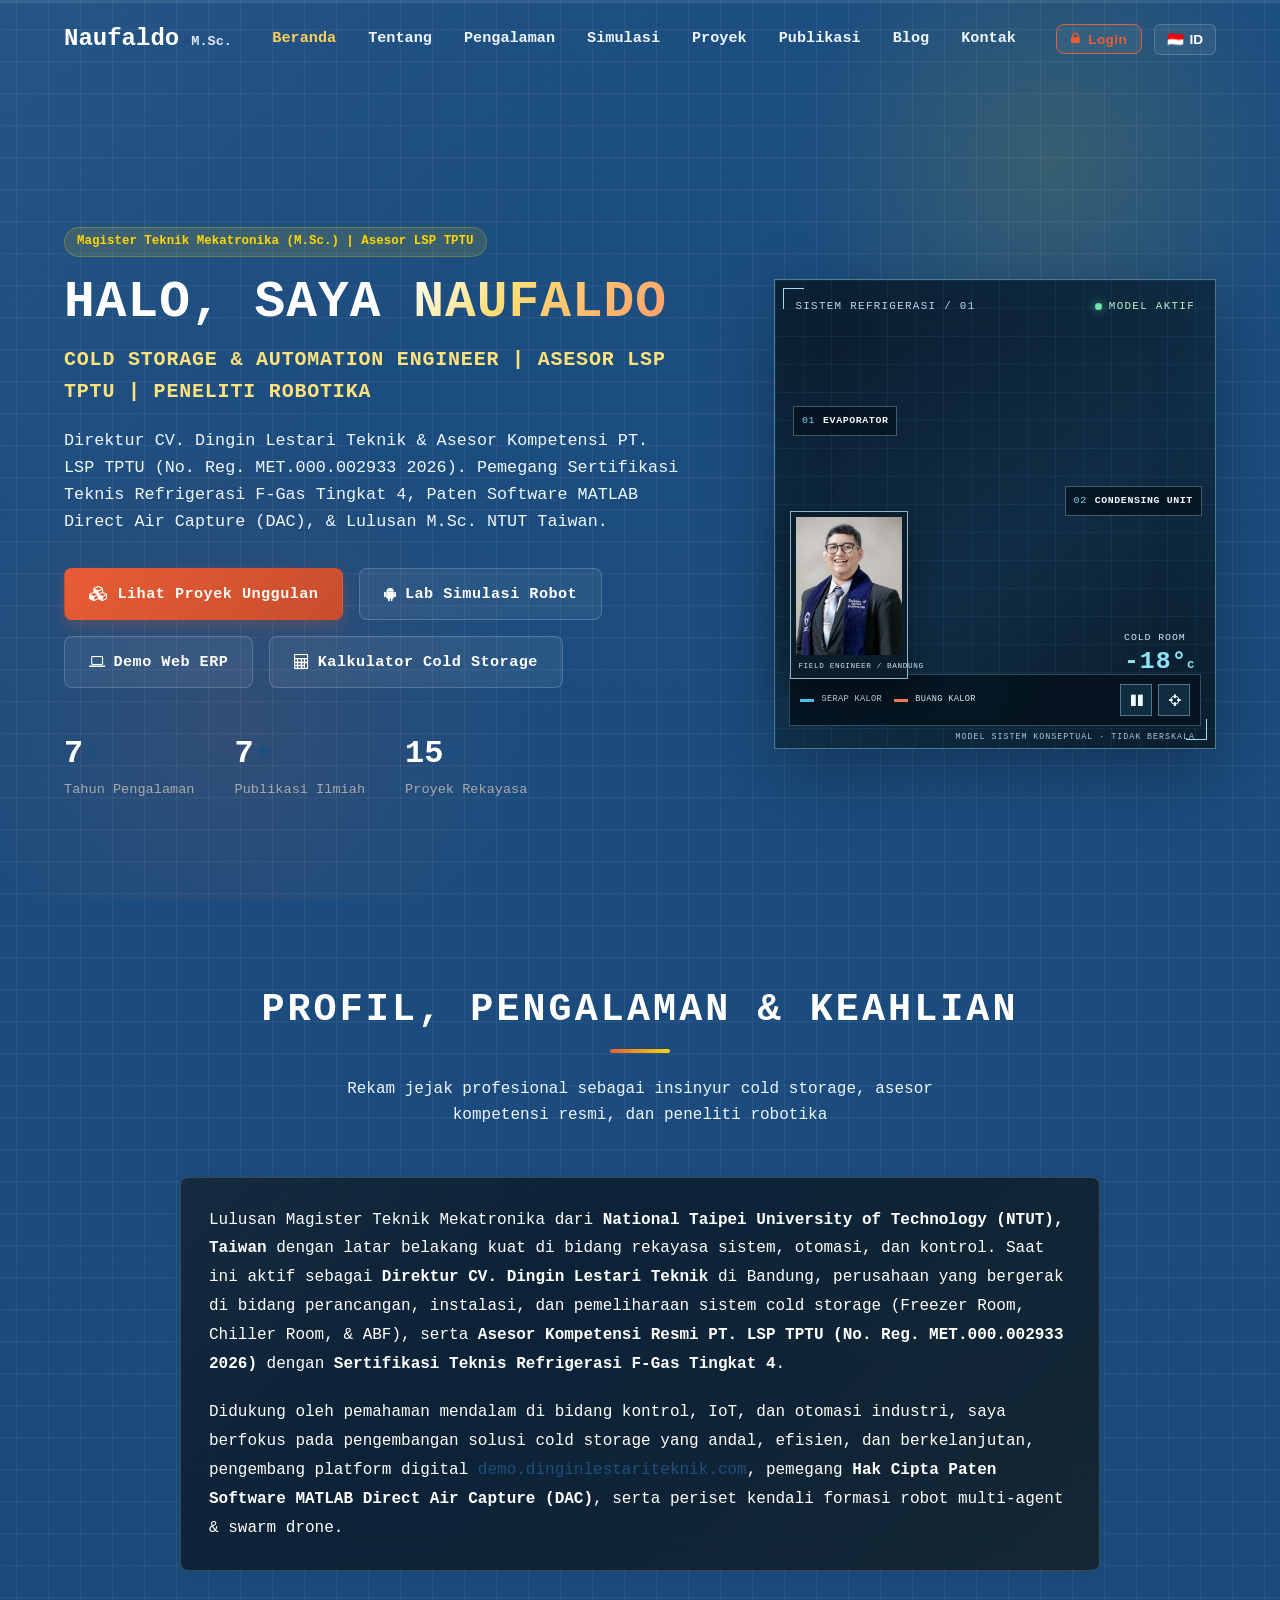
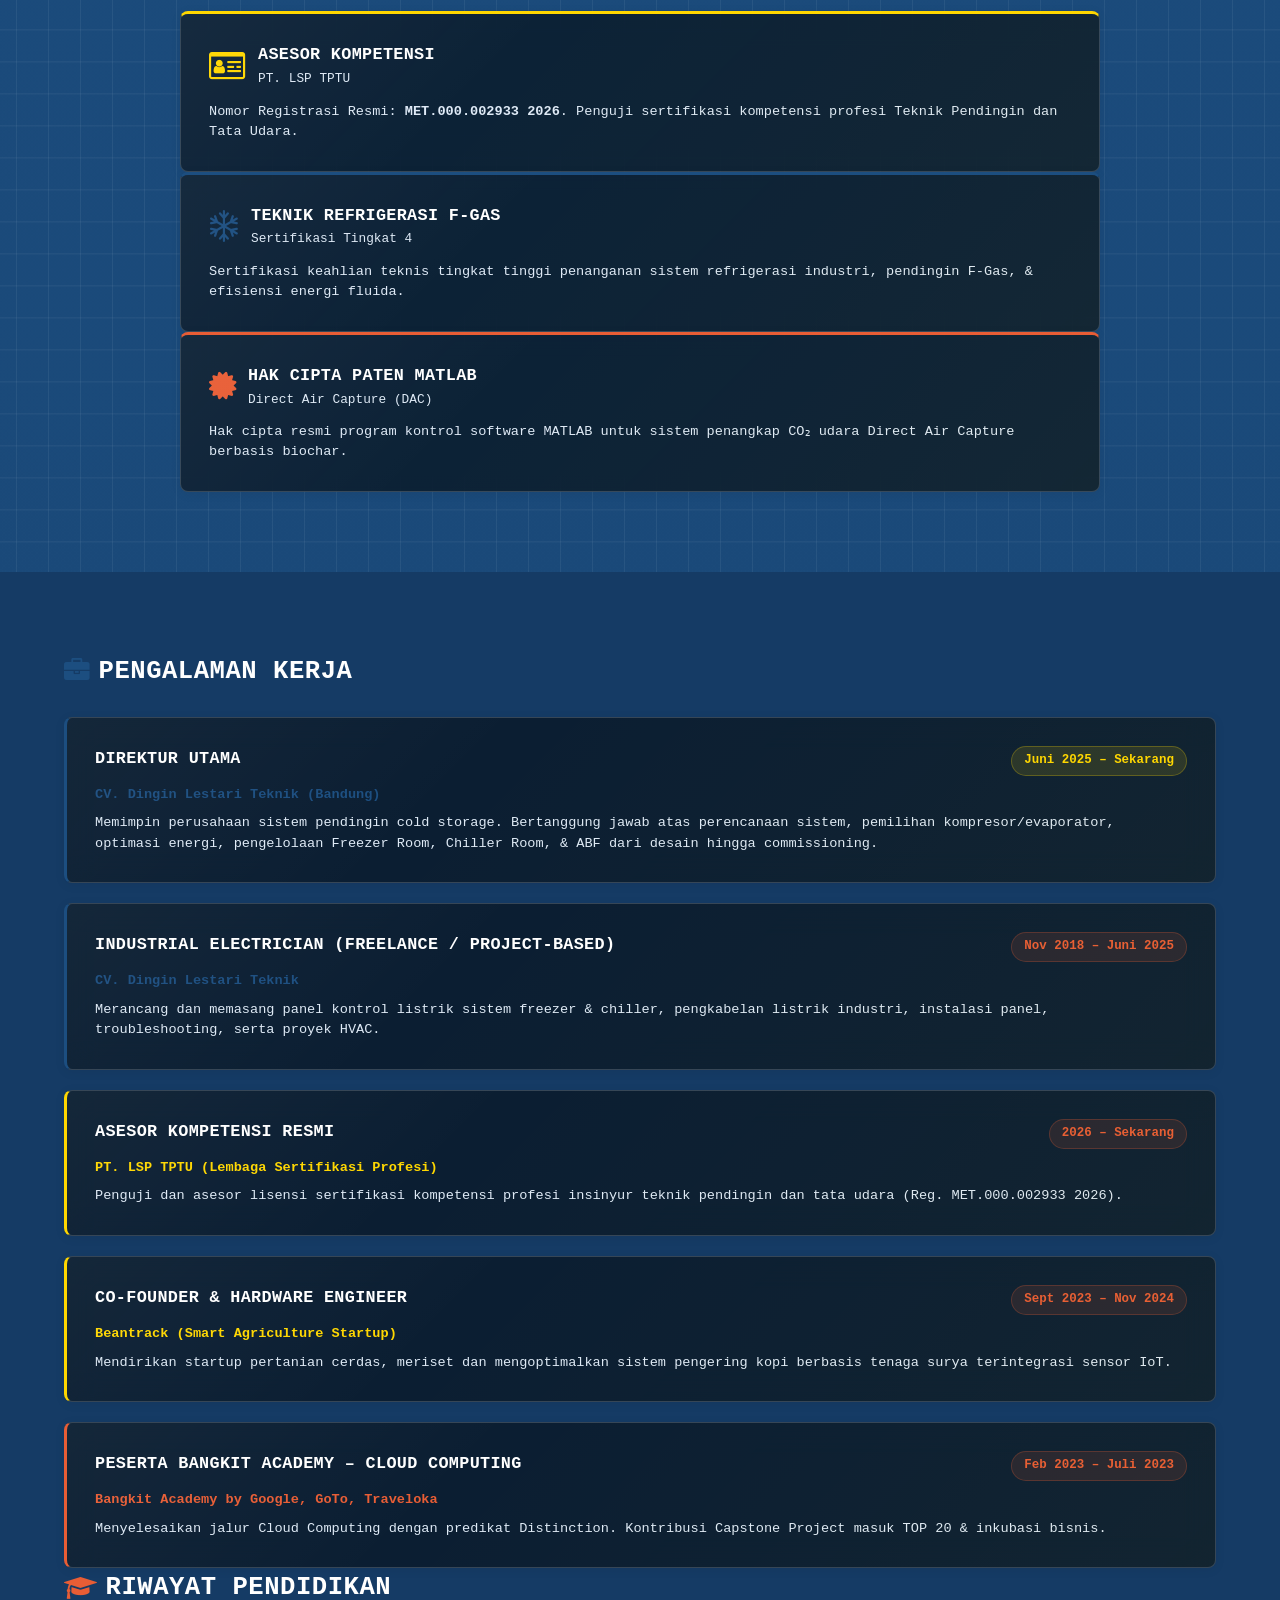
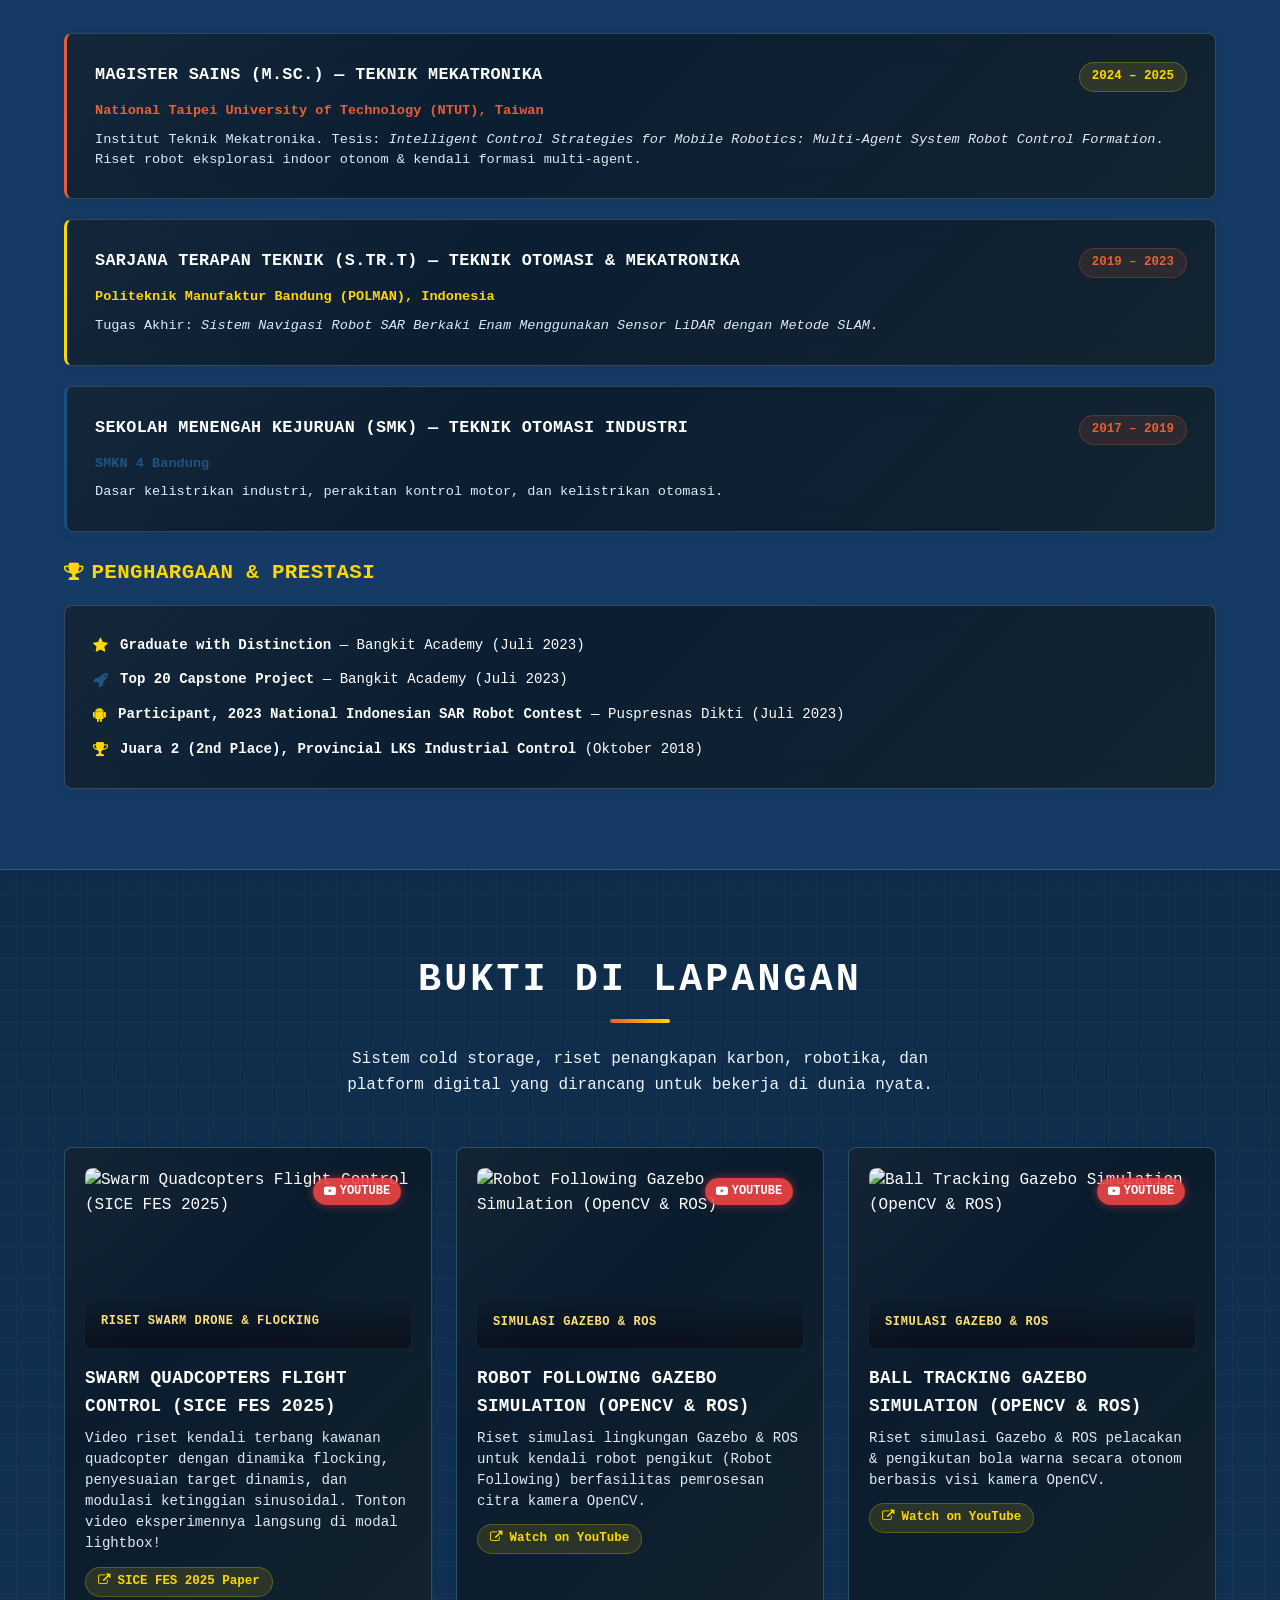
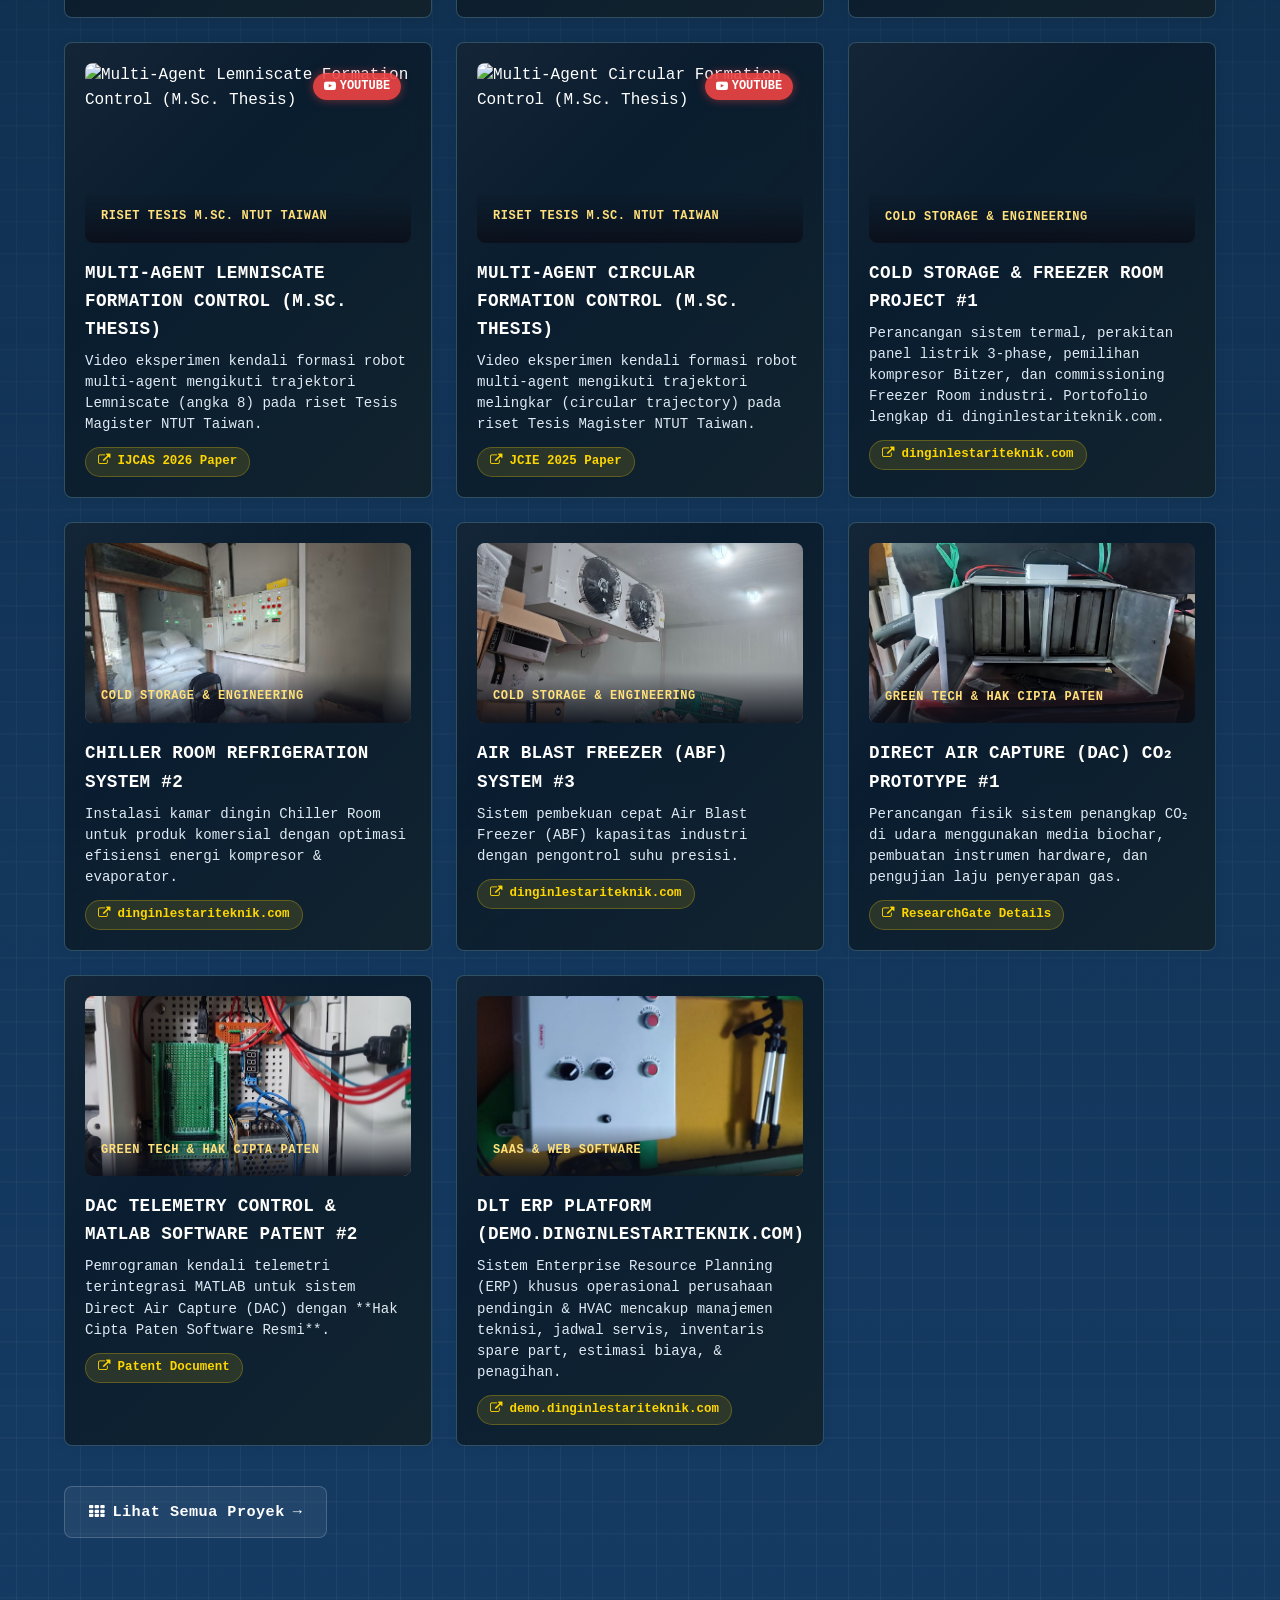
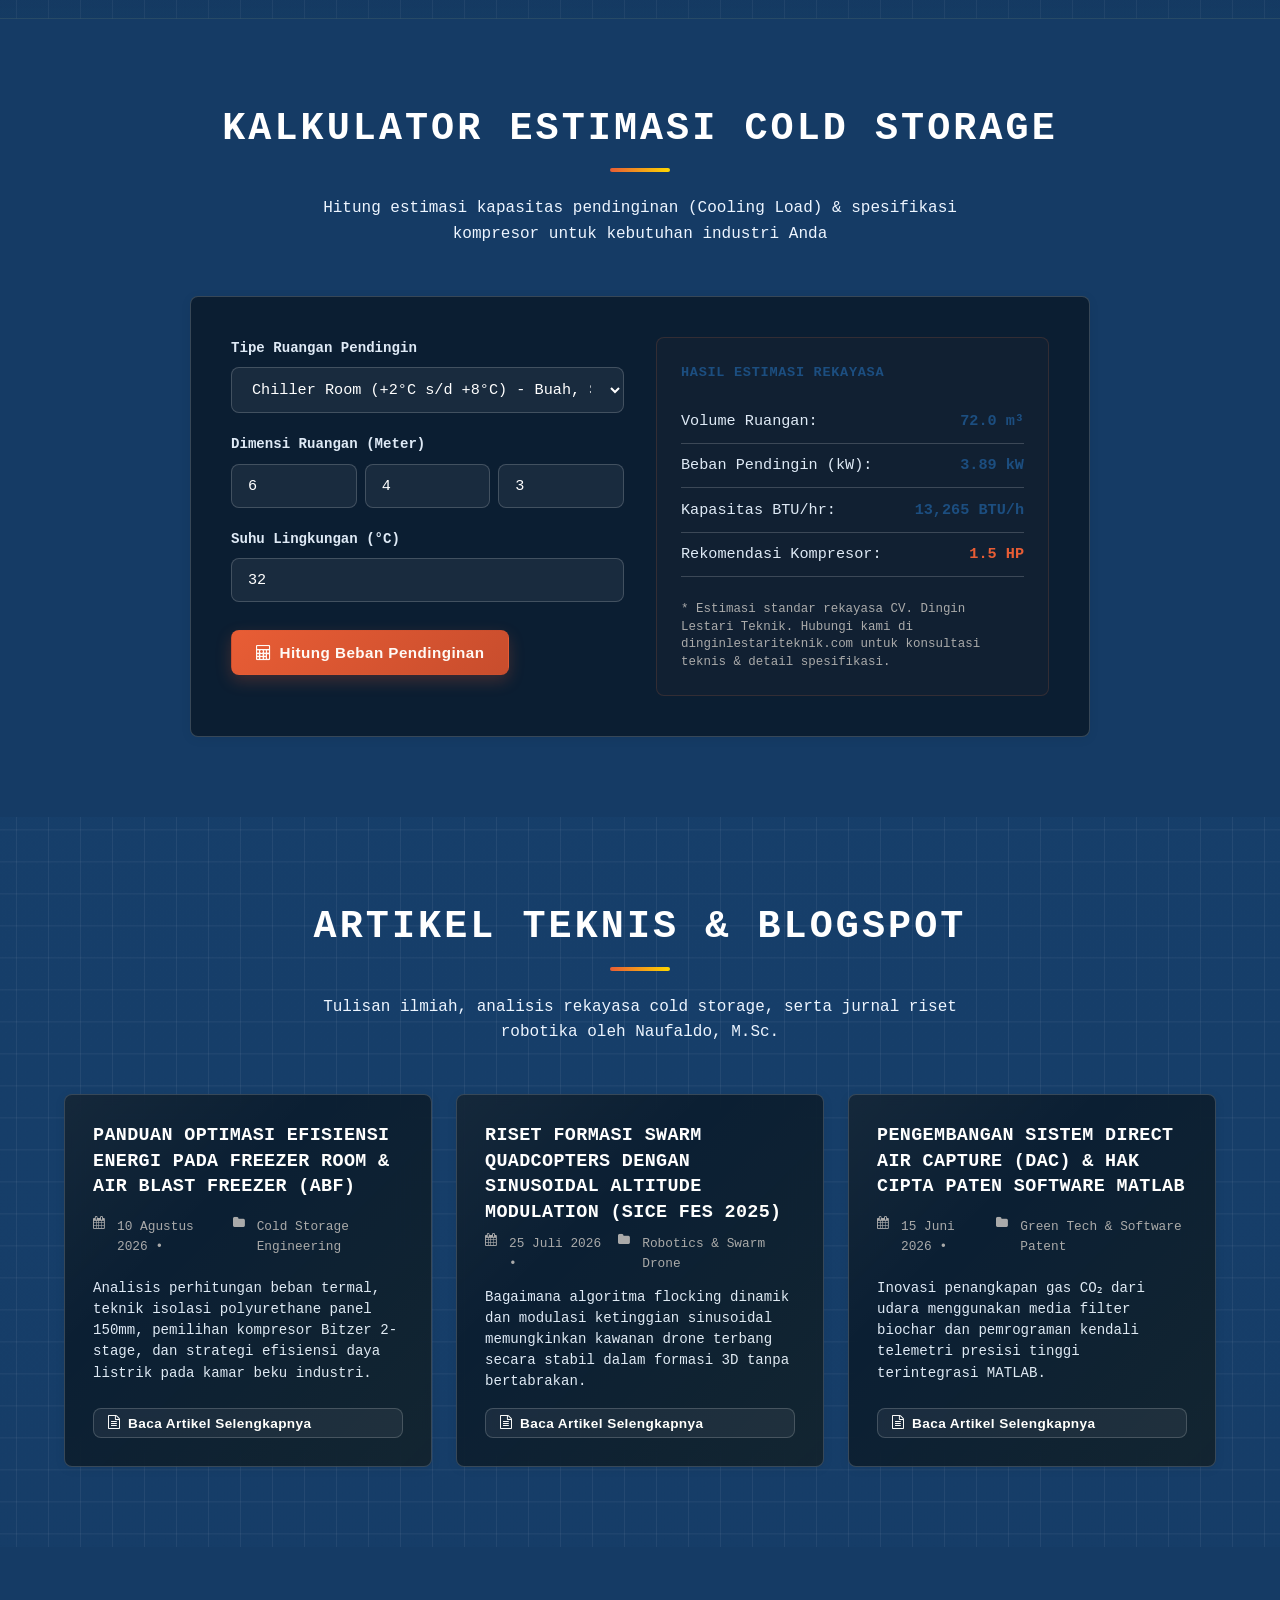
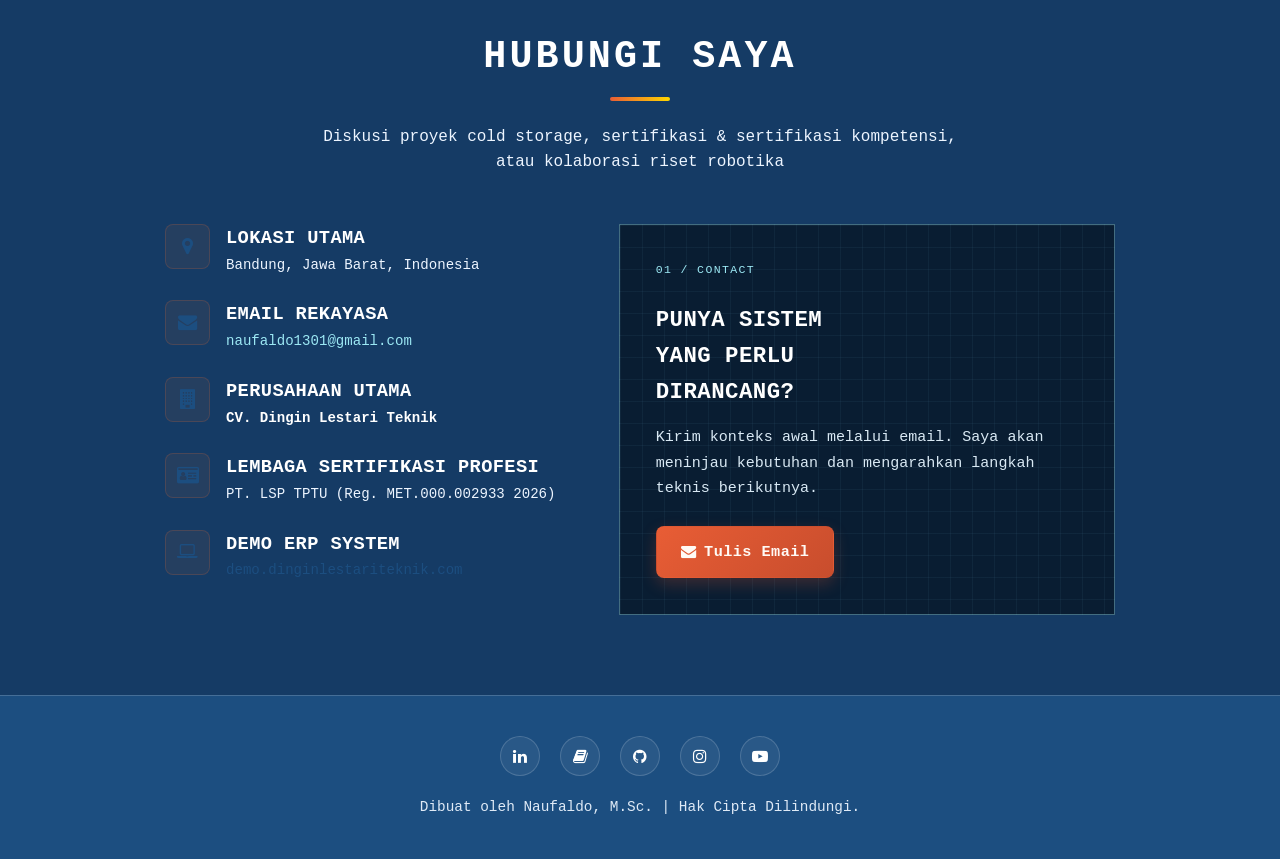
==== commit 66e68720: "fix(web): optimize lighthouse performance, a11y, mobile UX, and SEO" ====
--- a/index.html
+++ b/index.html
@@ -60,8 +60,19 @@
   <!-- Favicon -->
   <link rel="icon" href="img/Pas Fotos.JPG" type="image/jpeg">
 
-  <!-- Fonts & Icons -->
-  <link rel="stylesheet" href="https://cdnjs.cloudflare.com/ajax/libs/font-awesome/4.7.0/css/font-awesome.min.css">
+  <!-- Preconnect to CDNs -->
+  <link rel="preconnect" href="https://fonts.googleapis.com">
+  <link rel="preconnect" href="https://fonts.gstatic.com" crossorigin>
+  <link rel="preconnect" href="https://cdnjs.cloudflare.com" crossorigin>
+  <link rel="preconnect" href="https://cdn.jsdelivr.net" crossorigin>
+
+  <!-- Fonts & Icons (Async Non-Blocking) -->
+  <link rel="stylesheet" href="https://fonts.googleapis.com/css2?family=Inter:wght@400;500;600;700;800&display=swap" media="print" onload="this.media='all'">
+  <link rel="stylesheet" href="https://cdnjs.cloudflare.com/ajax/libs/font-awesome/4.7.0/css/font-awesome.min.css" media="print" onload="this.media='all'">
+  <noscript>
+    <link rel="stylesheet" href="https://fonts.googleapis.com/css2?family=Inter:wght@400;500;600;700;800&display=swap">
+    <link rel="stylesheet" href="https://cdnjs.cloudflare.com/ajax/libs/font-awesome/4.7.0/css/font-awesome.min.css">
+  </noscript>
 
   <!-- Custom Modern Design System -->
   <link rel="stylesheet" href="css/style.css">
@@ -360,6 +371,8 @@
     </div>
   </nav>
 
+  <main id="main">
+
   <!-- Hero Section -->
   <section class="hero" id="home">
     <div class="container hero-grid">
@@ -432,8 +445,11 @@
           <p class="scene-caption" data-i18n="scene-caption">MODEL SISTEM KONSEPTUAL · TIDAK BERSKALA</p>
         </div>
         <div class="hero-portrait-frame">
-          <img src="img/Pas Fotos.JPG" alt="Naufaldo, M.Sc. - Cold Storage Engineer dan Asesor LSP TPTU"
-            class="hero-portrait" width="480" height="600" fetchpriority="high" decoding="async">
+          <picture>
+            <source srcset="img/Pas%20Fotos.webp" type="image/webp">
+            <img src="img/Pas Fotos.JPG" alt="Naufaldo, M.Sc. - Cold Storage Engineer dan Asesor LSP TPTU"
+              class="hero-portrait" width="480" height="480" fetchpriority="high" decoding="async">
+          </picture>
           <span data-i18n="portrait-caption">FIELD ENGINEER / BANDUNG</span>
         </div>
       </div>
@@ -736,7 +752,7 @@
           <!-- Inputs Form -->
           <div class="calc-inputs">
             <div class="form-group">
-              <label data-i18n="calc-label-room">Tipe Ruangan Pendingin</label>
+              <label for="calcRoomType" data-i18n="calc-label-room">Tipe Ruangan Pendingin</label>
               <select class="form-select" id="calcRoomType">
                 <option value="chiller" data-i18n="calc-opt-chiller">Chiller Room (+2°C s/d +8°C) - Buah, Sayur, Obat
                 </option>
@@ -748,20 +764,20 @@
             </div>
 
             <div class="form-group">
-              <label data-i18n="calc-label-dim">Dimensi Ruangan (Meter)</label>
+              <label for="calcLength" data-i18n="calc-label-dim">Dimensi Ruangan (Meter)</label>
               <div class="input-row">
                 <input type="number" class="form-control" id="calcLength" placeholder="Panjang (m)" value="6"
-                  data-i18n-ph="calc-label-length">
+                  aria-label="Panjang Ruangan (meter)" data-i18n-ph="calc-label-length">
                 <input type="number" class="form-control" id="calcWidth" placeholder="Lebar (m)" value="4"
-                  data-i18n-ph="calc-label-width">
+                  aria-label="Lebar Ruangan (meter)" data-i18n-ph="calc-label-width">
                 <input type="number" class="form-control" id="calcHeight" placeholder="Tinggi (m)" value="3"
-                  data-i18n-ph="calc-label-height">
+                  aria-label="Tinggi Ruangan (meter)" data-i18n-ph="calc-label-height">
               </div>
             </div>
 
             <div class="form-group">
-              <label data-i18n="calc-label-ambient">Suhu Lingkungan (°C)</label>
-              <input type="number" class="form-control" id="calcAmbient" value="32">
+              <label for="calcAmbient" data-i18n="calc-label-ambient">Suhu Lingkungan (°C)</label>
+              <input type="number" class="form-control" id="calcAmbient" value="32" aria-label="Suhu Lingkungan dalam Celcius">
             </div>
 
             <button class="btn btn-primary" id="calcComputeBtn" style="margin-top: 0.5rem;">
@@ -837,7 +853,7 @@
           <div class="contact-item">
             <div class="contact-icon"><i class="fa fa-map-marker"></i></div>
             <div class="contact-text">
-              <h4 data-i18n="contact-loc-title">Lokasi Utama</h4>
+              <h3 data-i18n="contact-loc-title">Lokasi Utama</h3>
               <p data-i18n="contact-loc-desc">Bandung, Jawa Barat, Indonesia</p>
             </div>
           </div>
@@ -845,7 +861,7 @@
           <div class="contact-item">
             <div class="contact-icon"><i class="fa fa-envelope"></i></div>
             <div class="contact-text">
-              <h4 data-i18n="contact-email-title">Email Rekayasa</h4>
+              <h3 data-i18n="contact-email-title">Email Rekayasa</h3>
               <p><a href="mailto:naufaldo1301@gmail.com">naufaldo1301@gmail.com</a></p>
             </div>
           </div>
@@ -853,7 +869,7 @@
           <div class="contact-item">
             <div class="contact-icon"><i class="fa fa-building"></i></div>
             <div class="contact-text">
-              <h4 data-i18n="contact-company-title">Perusahaan Utama</h4>
+              <h3 data-i18n="contact-company-title">Perusahaan Utama</h3>
               <p><a href="https://dinginlestariteknik.com/" target="_blank" rel="noopener noreferrer"
                   style="color:var(--text-heading); font-weight:600;">CV. Dingin Lestari Teknik</a></p>
             </div>
@@ -862,7 +878,7 @@
           <div class="contact-item">
             <div class="contact-icon"><i class="fa fa-id-card"></i></div>
             <div class="contact-text">
-              <h4>Lembaga Sertifikasi Profesi</h4>
+              <h3>Lembaga Sertifikasi Profesi</h3>
               <p>PT. LSP TPTU (Reg. MET.000.002933 2026)</p>
             </div>
           </div>
@@ -870,7 +886,7 @@
           <div class="contact-item">
             <div class="contact-icon"><i class="fa fa-laptop"></i></div>
             <div class="contact-text">
-              <h4 data-i18n="contact-erp-title">Demo ERP System</h4>
+              <h3 data-i18n="contact-erp-title">Demo ERP System</h3>
               <p><a href="https://demo.dinginlestariteknik.com/" target="_blank" rel="noopener noreferrer"
                   style="color:var(--primary-cyan);">demo.dinginlestariteknik.com</a></p>
             </div>
@@ -888,6 +904,8 @@
       </div>
     </div>
   </section>
+
+  </main>
 
   <!-- Footer -->
   <footer class="footer">
@@ -915,7 +933,7 @@
     <div class="modal-content" onclick="event.stopPropagation()">
       <button class="modal-close" onclick="closeProjectModal()">&times;</button>
       <div class="modal-img-wrapper">
-        <img src="" id="modalImg" alt="Project Image" class="modal-img">
+        <img src="data:image/svg+xml,%3Csvg xmlns='http://www.w3.org/2000/svg'/%3E" id="modalImg" alt="Project Image" class="modal-img">
         <video id="modalVideo" controls class="modal-video" style="display:none;"></video>
       </div>
       <div class="modal-body">
@@ -945,11 +963,11 @@
 
           <form id="cmsLoginForm" style="display:flex; flex-direction:column; gap:1rem;">
             <div class="form-group">
-              <label>Username</label>
+              <label for="cmsUser">Username</label>
               <input type="text" class="form-control" id="cmsUser" placeholder="Masukkan Username Admin" required>
             </div>
             <div class="form-group">
-              <label>Password</label>
+              <label for="cmsPass">Password</label>
               <input type="password" class="form-control" id="cmsPass" placeholder="Masukkan Password Admin"
                 autocomplete="current-password" required>
             </div>
@@ -977,12 +995,12 @@
           <div class="cms-tab-content" id="cmsTabProjects">
             <form id="cmsAddProjForm" style="display:flex; flex-direction:column; gap:1rem;">
               <div class="form-group">
-                <label>Judul Proyek / Riset Baru</label>
+                <label for="cmsProjTitle">Judul Proyek / Riset Baru</label>
                 <input type="text" class="form-control" id="cmsProjTitle"
                   placeholder="Contoh: Instalasai ABF 5 Ton Bitzer" required>
               </div>
               <div class="form-group">
-                <label>Kategori Proyek</label>
+                <label for="cmsProjCat">Kategori Proyek</label>
                 <select class="form-select" id="cmsProjCat">
                   <option value="cs">Cold Storage & Engineering</option>
                   <option value="dac">Direct Air Capture (Paten)</option>
@@ -991,15 +1009,15 @@
                 </select>
               </div>
               <div class="form-group">
-                <label>Deskripsi Singkat</label>
+                <label for="cmsProjDesc">Deskripsi Singkat</label>
                 <textarea class="form-control" id="cmsProjDesc" rows="3" required></textarea>
               </div>
               <div class="form-group">
-                <label>URL Gambar / Poster Proyek</label>
+                <label for="cmsProjImg">URL Gambar / Poster Proyek</label>
                 <input type="text" class="form-control" id="cmsProjImg" placeholder="img/New/CS_1.jpg">
               </div>
               <div class="form-group">
-                <label>ID Video YouTube Unlisted (Opsional)</label>
+                <label for="cmsProjYt">ID Video YouTube Unlisted (Opsional)</label>
                 <input type="text" class="form-control" id="cmsProjYt" placeholder="Contoh: JKuoD_4qvYw">
               </div>
               <button type="submit" class="btn btn-primary btn-sm">
@@ -1012,24 +1030,24 @@
           <div class="cms-tab-content" id="cmsTabBlog" style="display:none;">
             <form id="cmsAddBlogForm" style="display:flex; flex-direction:column; gap:1rem;">
               <div class="form-group">
-                <label>Judul Artikel Blogspot</label>
+                <label for="cmsBlogTitle">Judul Artikel Blogspot</label>
                 <input type="text" class="form-control" id="cmsBlogTitle"
                   placeholder="Contoh: Strategi Efisiensi Energi Chiller Room" required>
               </div>
               <div class="form-group">
-                <label>Kategori Tulisan</label>
+                <label for="cmsBlogCat">Kategori Tulisan</label>
                 <input type="text" class="form-control" id="cmsBlogCat" value="Cold Storage & Automation" required>
               </div>
               <div class="form-group">
-                <label>Ringkasan Artikel (Excerpt)</label>
+                <label for="cmsBlogExcerpt">Ringkasan Artikel (Excerpt)</label>
                 <textarea class="form-control" id="cmsBlogExcerpt" rows="2" required></textarea>
               </div>
               <div class="form-group">
-                <label>Isi Artikel Lengkap</label>
+                <label for="cmsBlogContent">Isi Artikel Lengkap</label>
                 <textarea class="form-control" id="cmsBlogContent" rows="5" required></textarea>
               </div>
               <div class="form-group">
-                <label>URL Gambar Header Artikel</label>
+                <label for="cmsBlogImg">URL Gambar Header Artikel</label>
                 <input type="text" class="form-control" id="cmsBlogImg" value="img/New/CS_1.jpg">
               </div>
               <button type="submit" class="btn btn-primary btn-sm">
@@ -1043,10 +1061,10 @@
     </div>
   </div>
 
-  <script src="https://cdn.jsdelivr.net/npm/three@0.128.0/build/three.min.js"></script>
-  <script src="https://cdn.jsdelivr.net/npm/three@0.128.0/examples/js/controls/OrbitControls.js"></script>
-  <script src="js/cold-storage-scene.js"></script>
-  <script src="js/app.js"></script>
+  <script defer src="https://cdn.jsdelivr.net/npm/three@0.128.0/build/three.min.js"></script>
+  <script defer src="https://cdn.jsdelivr.net/npm/three@0.128.0/examples/js/controls/OrbitControls.js"></script>
+  <script defer src="js/cold-storage-scene.js"></script>
+  <script defer src="js/app.js"></script>
 </body>
 
 </html>
--- a/css/style.css
+++ b/css/style.css
@@ -2,8 +2,6 @@
    Naufaldo Portfolio - Main CSS & Modern Aesthetics System
    Glassmorphism, Vibrant Colors, responsive layouts & Admin CMS Styling
    ========================================================================== */
-
-@import url('https://fonts.googleapis.com/css2?family=Inter:wght@300;400;500;600;700;800&display=swap');
 
 :root {
   --bg-dark: #1c4e80;
@@ -330,6 +328,22 @@
   color: var(--text-main);
   font-size: 1.5rem;
   cursor: pointer;
+  min-width: 44px;
+  min-height: 44px;
+  padding: 0.5rem;
+  border-radius: var(--radius-sm);
+}
+
+.sr-only {
+  position: absolute;
+  width: 1px;
+  height: 1px;
+  padding: 0;
+  margin: -1px;
+  overflow: hidden;
+  clip: rect(0, 0, 0, 0);
+  white-space: nowrap;
+  border: 0;
 }
 
 /* Hero Section */
@@ -1265,9 +1279,23 @@
     background: var(--bg-dark);
     flex-direction: column;
     align-items: center;
-    padding-top: 3rem;
+    padding: 2rem 1.5rem;
+    overflow-y: auto;
+    -webkit-overflow-scrolling: touch;
     transition: var(--transition);
     box-shadow: var(--card-shadow);
+    gap: 0.5rem;
+  }
+
+  .nav-links .nav-link {
+    display: inline-flex;
+    align-items: center;
+    justify-content: center;
+    min-height: 44px;
+    padding: 0.65rem 1.5rem;
+    font-size: 1.05rem;
+    width: 100%;
+    text-align: center;
   }
 
   .nav-links.active {
@@ -1275,7 +1303,9 @@
   }
 
   .mobile-nav-toggle {
-    display: block;
+    display: inline-flex;
+    align-items: center;
+    justify-content: center;
   }
 
   .hero-title {
@@ -1284,6 +1314,25 @@
 
   .section-title {
     font-size: 1.8rem;
+  }
+}
+
+@media (max-width: 520px) {
+  .input-row {
+    grid-template-columns: 1fr;
+  }
+  .navbar-container {
+    padding: 0 0.5rem;
+  }
+  .logo {
+    font-size: 1.15rem;
+  }
+  .nav-actions {
+    gap: 0.35rem;
+  }
+  .lang-toggle-btn {
+    padding: 0.35rem 0.55rem;
+    font-size: 0.8rem;
   }
 }
 
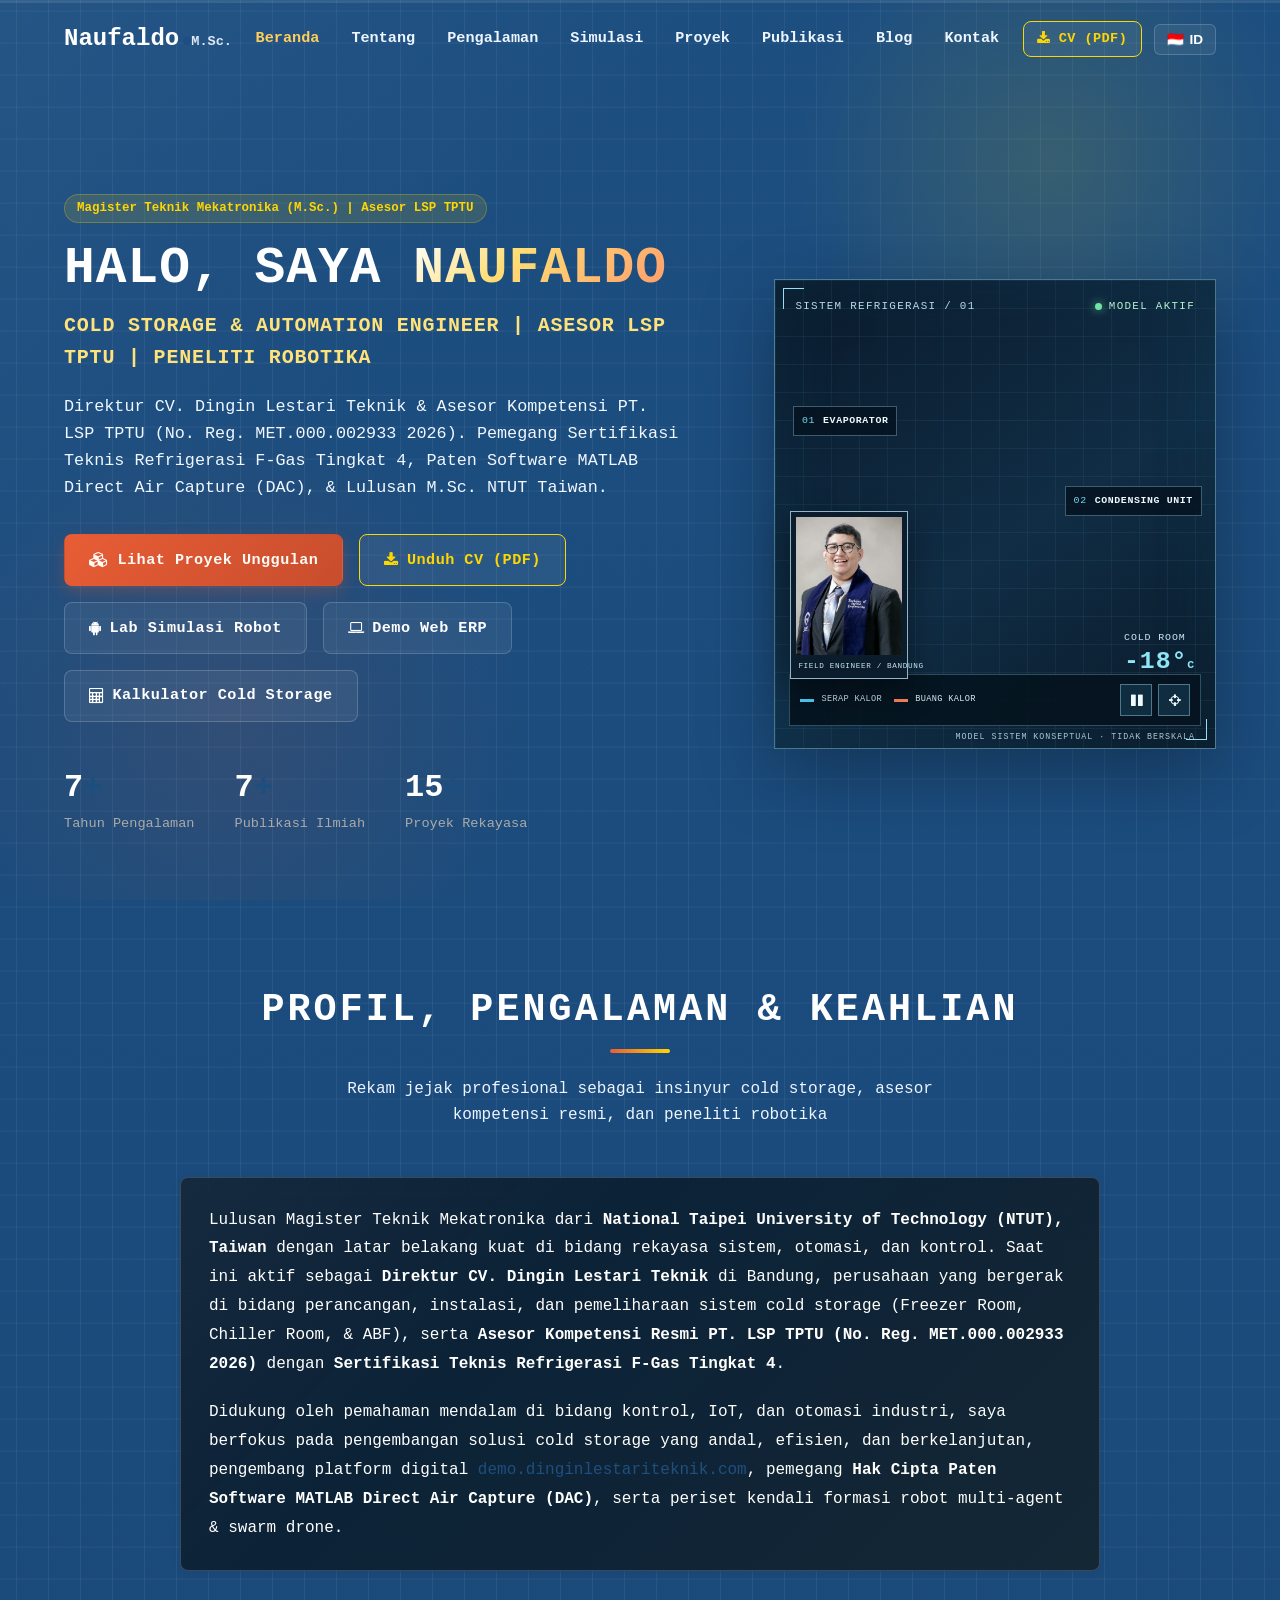
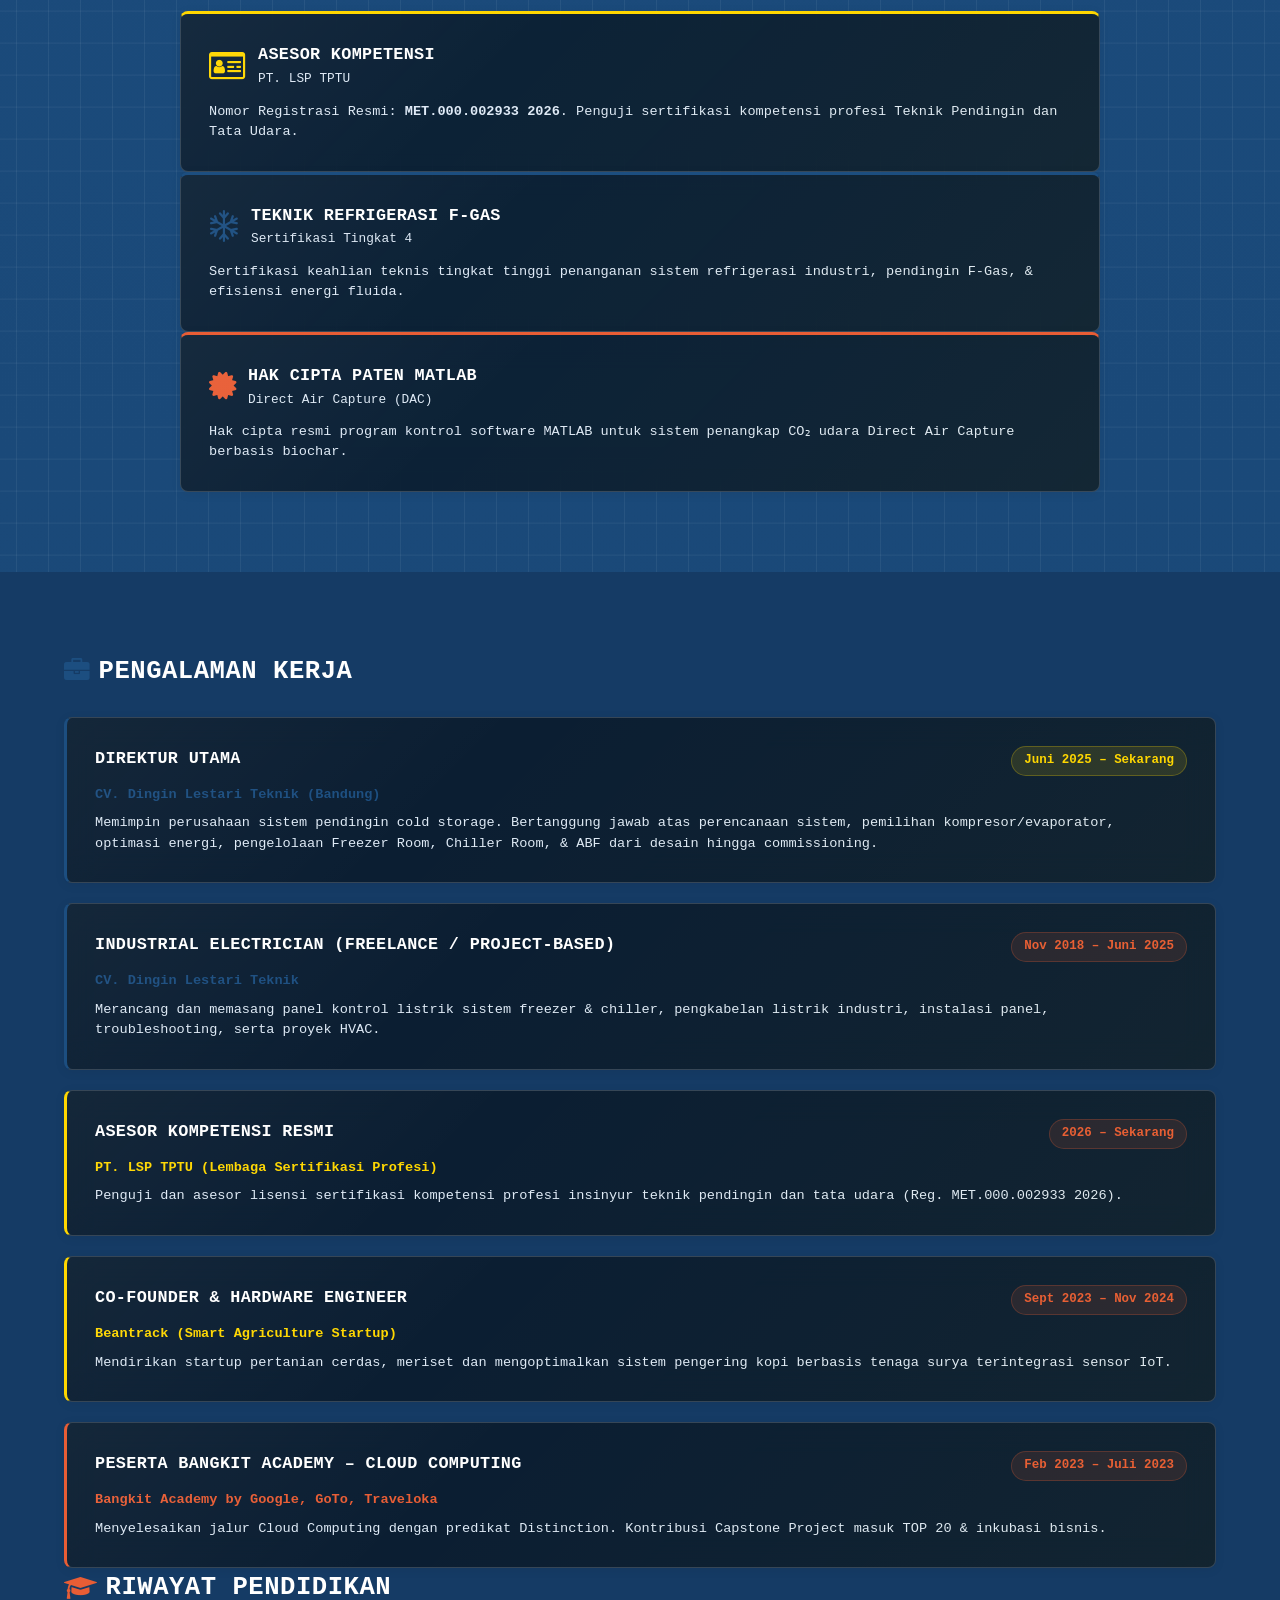
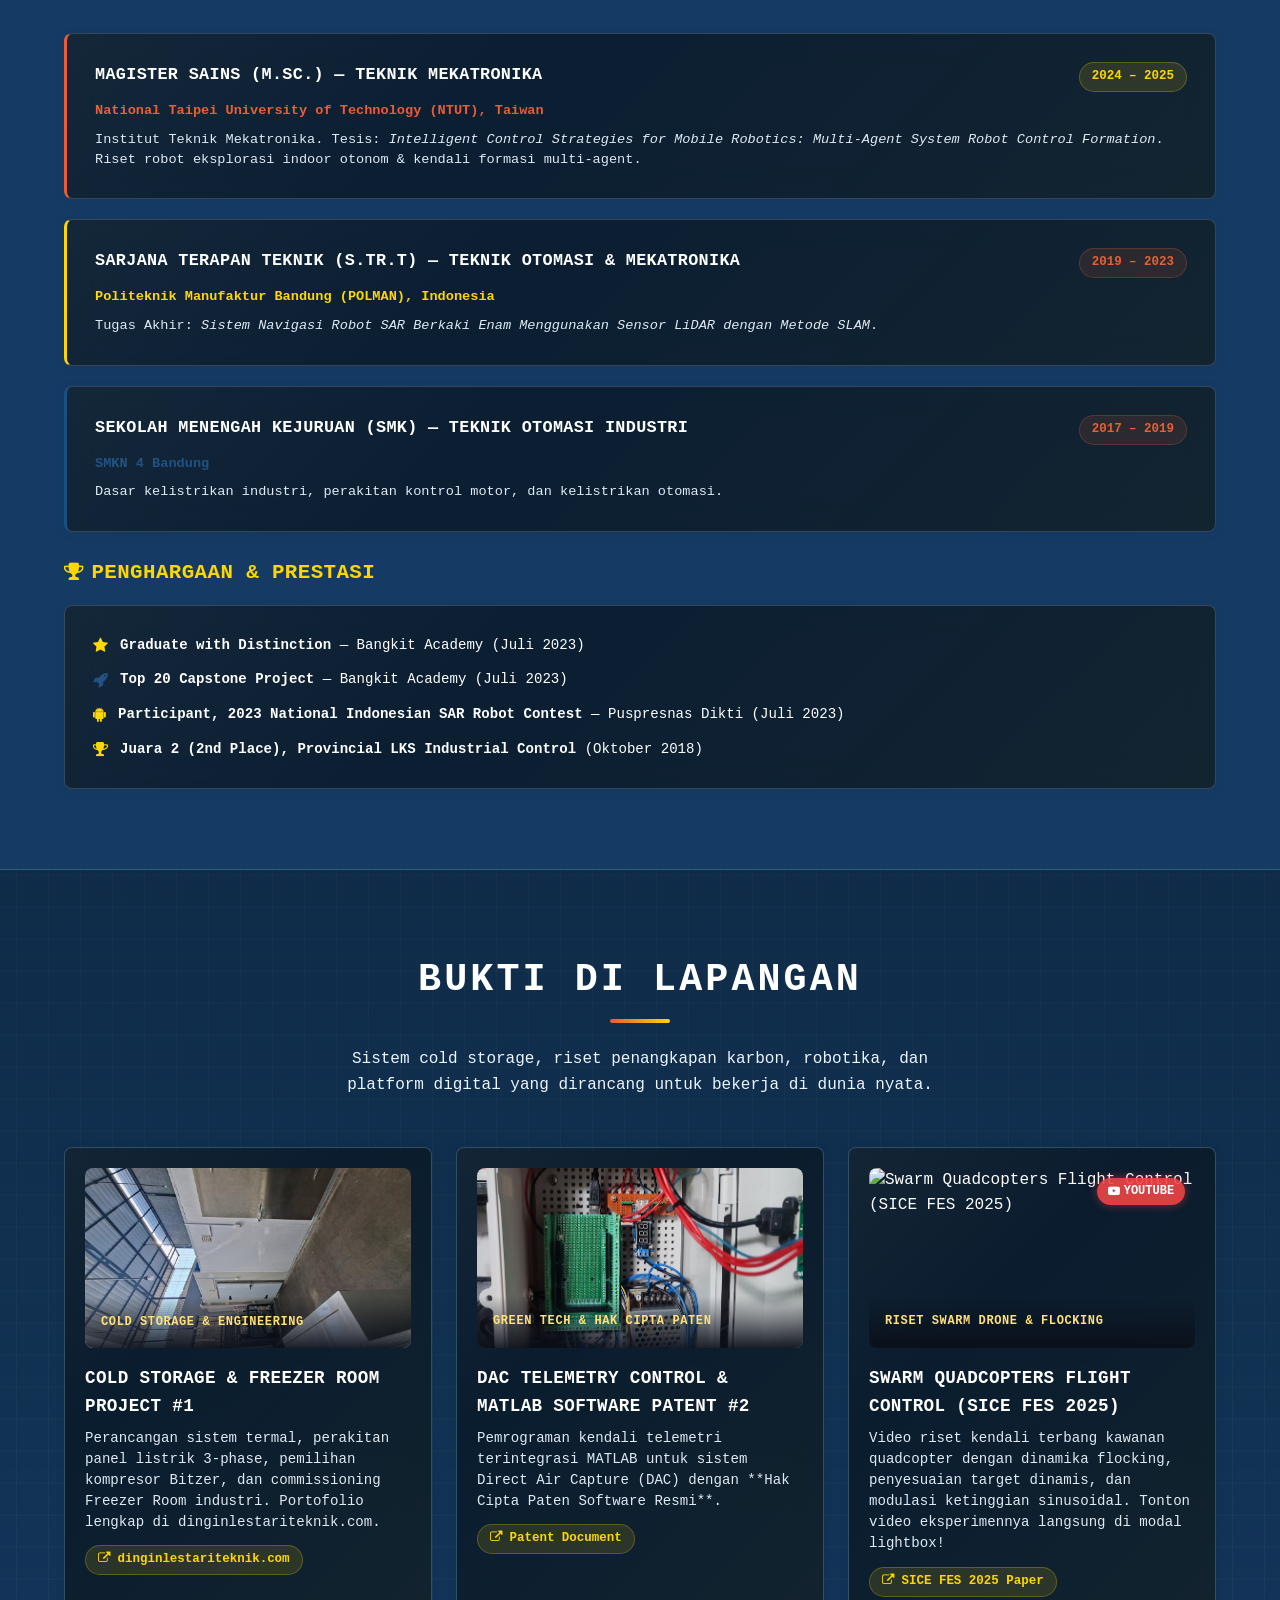
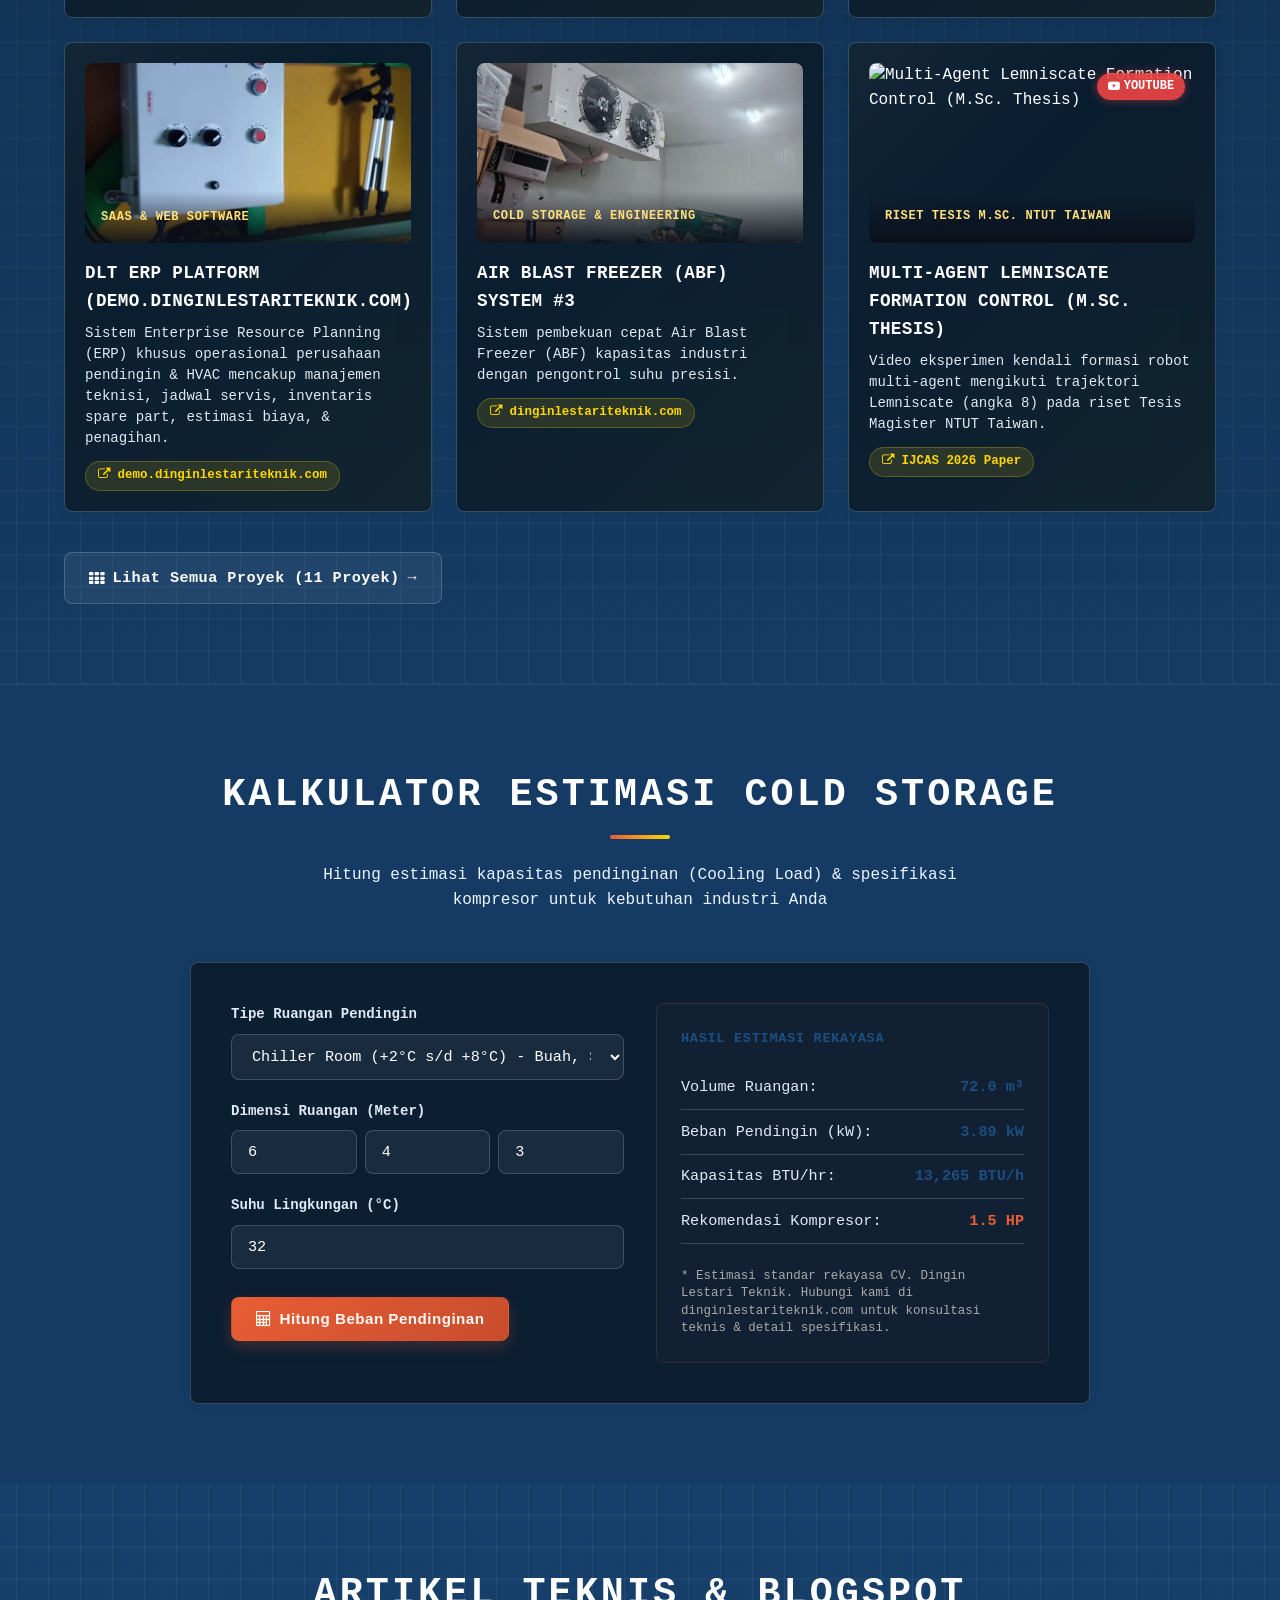
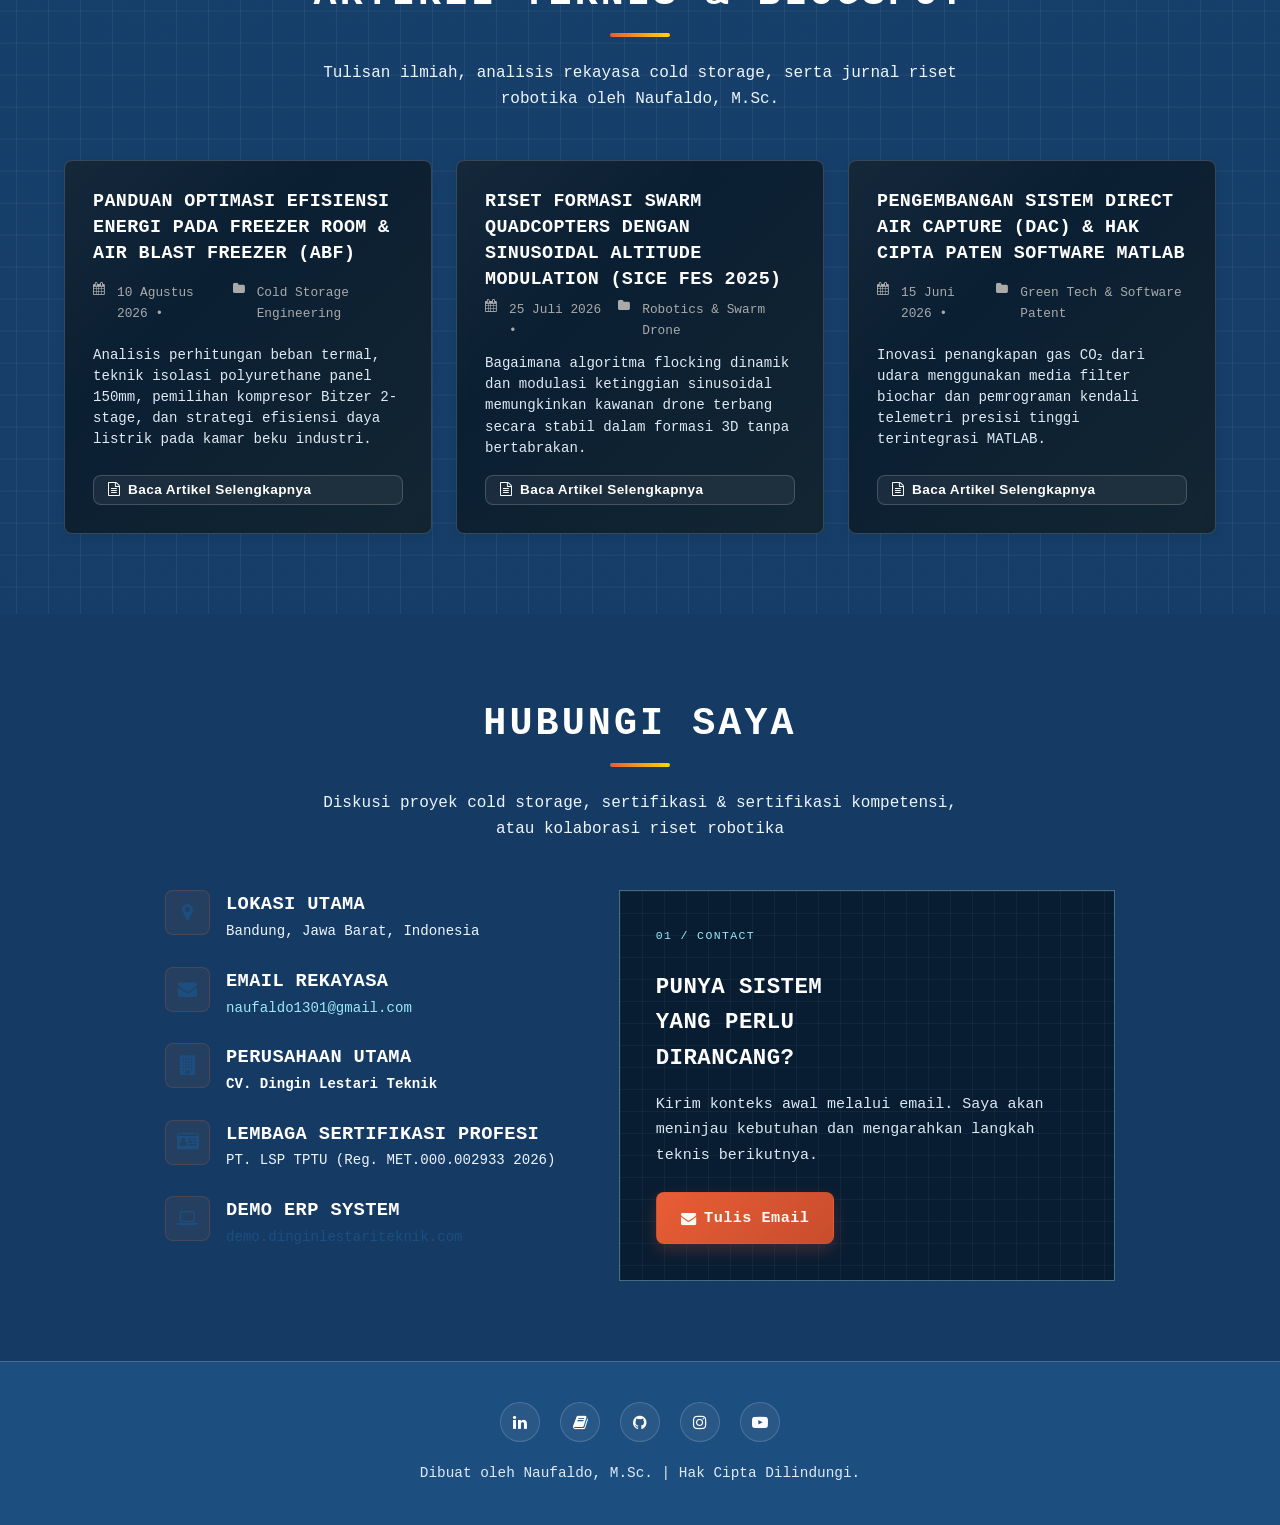
==== commit 012a45ee: "feat(web): add ATS CV download, modern favicons, mobile canvas scroll fix, curate featured projects," ====
--- a/index.html
+++ b/index.html
@@ -57,8 +57,11 @@
     content="Direktur CV. Dingin Lestari Teknik & Asesor LSP TPTU (MET.000.002933 2026). Sertifikasi F-Gas Level 4, Paten MATLAB DAC, Swarm Drone, & Web ERP.">
   <meta name="twitter:image" content="https://naufaldo.github.io/Naufaldo/img/Pas%20Fotos.JPG">
 
-  <!-- Favicon -->
-  <link rel="icon" href="img/Pas Fotos.JPG" type="image/jpeg">
+  <!-- Modern Standard Favicon Stack -->
+  <link rel="icon" href="img/icons/favicon.svg" type="image/svg+xml">
+  <link rel="icon" href="img/icons/favicon-32x32.png" type="image/png" sizes="32x32">
+  <link rel="icon" href="img/icons/favicon-16x16.png" type="image/png" sizes="16x16">
+  <link rel="apple-touch-icon" href="img/icons/apple-touch-icon.png">
 
   <!-- Preconnect to CDNs -->
   <link rel="preconnect" href="https://fonts.googleapis.com">
@@ -357,10 +360,10 @@
       </ul>
 
       <div class="nav-actions">
-        <button onclick="openCmsModal()" class="btn btn-outline btn-sm"
-          style="border-color:var(--accent-purple); color:var(--accent-purple);" title="Login Admin Portal">
-          <i class="fa fa-lock"></i> Login
-        </button>
+        <a href="assets/CV_Naufaldo_MSc.pdf" download class="btn btn-outline btn-sm"
+          style="border-color:var(--accent-emerald); color:var(--accent-emerald);" title="Unduh Curriculum Vitae (PDF)">
+          <i class="fa fa-download"></i> <span data-i18n="nav-btn-cv">CV (PDF)</span>
+        </a>
         <button class="lang-toggle-btn" id="langToggleBtn" title="Switch Language">
           <span>🇮🇩</span> ID
         </button>
@@ -396,6 +399,10 @@
         <div class="hero-cta">
           <a href="#projects" class="btn btn-primary">
             <i class="fa fa-cubes"></i> <span data-i18n="hero-btn-projects">Lihat Proyek Unggulan</span>
+          </a>
+          <a href="assets/CV_Naufaldo_MSc.pdf" download class="btn btn-outline"
+            style="border-color:var(--accent-emerald); color:var(--accent-emerald);" title="Unduh Curriculum Vitae (PDF)">
+            <i class="fa fa-download"></i> <span data-i18n="hero-btn-cv">Unduh CV (PDF)</span>
           </a>
           <a href="robotics-sim.html" class="btn btn-outline">
             <i class="fa fa-android"></i> <span data-i18n="hero-btn-sim">Lab Simulasi Robot</span>
@@ -732,7 +739,7 @@
       <div class="projects-grid" id="projectsGrid"></div>
       <div style="margin-top: 2.5rem;">
         <a href="projects.html" class="btn btn-outline">
-          <i class="fa fa-th"></i> <span data-i18n="featured-all">Lihat Semua Proyek</span> &rarr;
+          <i class="fa fa-th"></i> <span data-i18n="featured-all">Lihat Semua Proyek (11 Proyek)</span> &rarr;
         </a>
       </div>
     </div>
@@ -946,121 +953,6 @@
     </div>
   </div>
 
-  <!-- Interactive Admin CMS Portal Modal -->
-  <div class="modal-overlay" id="cmsModal" onclick="closeCmsModal()">
-    <div class="modal-content" onclick="event.stopPropagation()" style="max-width: 680px;">
-      <button class="modal-close" onclick="closeCmsModal()">&times;</button>
-      <div class="modal-body">
-
-        <!-- CMS Login Screen -->
-        <div id="cmsLoginBox">
-          <div class="text-center" style="margin-bottom: 1.5rem;">
-            <i class="fa fa-user-secret fa-3x" style="color: var(--primary-cyan);"></i>
-            <h2 style="margin-top:0.5rem;">Login Admin</h2>
-            <p style="font-size:0.85rem; color:var(--text-secondary);">Masuk untuk mengelola foto, galeri proyek,
-              pengalaman kerja, & blogspot secara langsung</p>
-          </div>
-
-          <form id="cmsLoginForm" style="display:flex; flex-direction:column; gap:1rem;">
-            <div class="form-group">
-              <label for="cmsUser">Username</label>
-              <input type="text" class="form-control" id="cmsUser" placeholder="Masukkan Username Admin" required>
-            </div>
-            <div class="form-group">
-              <label for="cmsPass">Password</label>
-              <input type="password" class="form-control" id="cmsPass" placeholder="Masukkan Password Admin"
-                autocomplete="current-password" required>
-            </div>
-            <button type="submit" class="btn btn-primary">
-              <i class="fa fa-sign-in"></i> Masuk Dashboard Admin
-            </button>
-          </form>
-        </div>
-
-        <!-- CMS Dashboard Portal -->
-        <div id="cmsDashboard" style="display:none;">
-          <div style="display:flex; justify-content:space-between; align-items:center; margin-bottom: 1rem;">
-            <h2 style="font-size:1.3rem; color:var(--primary-cyan);"><i class="fa fa-sliders"></i> Panel Pengelolaan
-              Konten</h2>
-            <span class="badge badge-purple">Admin Logged In</span>
-          </div>
-
-          <div class="cms-tabs">
-            <button class="cms-tab-btn active" data-target="cmsTabProjects"><i class="fa fa-th"></i> Galeri
-              Proyek</button>
-            <button class="cms-tab-btn" data-target="cmsTabBlog"><i class="fa fa-pencil"></i> Artikel Blogspot</button>
-          </div>
-
-          <!-- Tab 1: Galeri Proyek -->
-          <div class="cms-tab-content" id="cmsTabProjects">
-            <form id="cmsAddProjForm" style="display:flex; flex-direction:column; gap:1rem;">
-              <div class="form-group">
-                <label for="cmsProjTitle">Judul Proyek / Riset Baru</label>
-                <input type="text" class="form-control" id="cmsProjTitle"
-                  placeholder="Contoh: Instalasai ABF 5 Ton Bitzer" required>
-              </div>
-              <div class="form-group">
-                <label for="cmsProjCat">Kategori Proyek</label>
-                <select class="form-select" id="cmsProjCat">
-                  <option value="cs">Cold Storage & Engineering</option>
-                  <option value="dac">Direct Air Capture (Paten)</option>
-                  <option value="swarm">Robotika & Swarm Drone</option>
-                  <option value="auto">Otomasi & Kelistrikan</option>
-                </select>
-              </div>
-              <div class="form-group">
-                <label for="cmsProjDesc">Deskripsi Singkat</label>
-                <textarea class="form-control" id="cmsProjDesc" rows="3" required></textarea>
-              </div>
-              <div class="form-group">
-                <label for="cmsProjImg">URL Gambar / Poster Proyek</label>
-                <input type="text" class="form-control" id="cmsProjImg" placeholder="img/New/CS_1.jpg">
-              </div>
-              <div class="form-group">
-                <label for="cmsProjYt">ID Video YouTube Unlisted (Opsional)</label>
-                <input type="text" class="form-control" id="cmsProjYt" placeholder="Contoh: JKuoD_4qvYw">
-              </div>
-              <button type="submit" class="btn btn-primary btn-sm">
-                <i class="fa fa-plus-circle"></i> Terbitkan Proyek Baru
-              </button>
-            </form>
-          </div>
-
-          <!-- Tab 2: Blogspot -->
-          <div class="cms-tab-content" id="cmsTabBlog" style="display:none;">
-            <form id="cmsAddBlogForm" style="display:flex; flex-direction:column; gap:1rem;">
-              <div class="form-group">
-                <label for="cmsBlogTitle">Judul Artikel Blogspot</label>
-                <input type="text" class="form-control" id="cmsBlogTitle"
-                  placeholder="Contoh: Strategi Efisiensi Energi Chiller Room" required>
-              </div>
-              <div class="form-group">
-                <label for="cmsBlogCat">Kategori Tulisan</label>
-                <input type="text" class="form-control" id="cmsBlogCat" value="Cold Storage & Automation" required>
-              </div>
-              <div class="form-group">
-                <label for="cmsBlogExcerpt">Ringkasan Artikel (Excerpt)</label>
-                <textarea class="form-control" id="cmsBlogExcerpt" rows="2" required></textarea>
-              </div>
-              <div class="form-group">
-                <label for="cmsBlogContent">Isi Artikel Lengkap</label>
-                <textarea class="form-control" id="cmsBlogContent" rows="5" required></textarea>
-              </div>
-              <div class="form-group">
-                <label for="cmsBlogImg">URL Gambar Header Artikel</label>
-                <input type="text" class="form-control" id="cmsBlogImg" value="img/New/CS_1.jpg">
-              </div>
-              <button type="submit" class="btn btn-primary btn-sm">
-                <i class="fa fa-paper-plane"></i> Publikasikan Artikel Blogspot
-              </button>
-            </form>
-          </div>
-        </div>
-
-      </div>
-    </div>
-  </div>
-
   <script defer src="https://cdn.jsdelivr.net/npm/three@0.128.0/build/three.min.js"></script>
   <script defer src="https://cdn.jsdelivr.net/npm/three@0.128.0/examples/js/controls/OrbitControls.js"></script>
   <script defer src="js/cold-storage-scene.js"></script>
--- a/css/style.css
+++ b/css/style.css
@@ -483,7 +483,7 @@
   width: 100%;
   height: 100%;
   display: block;
-  touch-action: none;
+  touch-action: pan-y;
   cursor: grab;
 }
 
